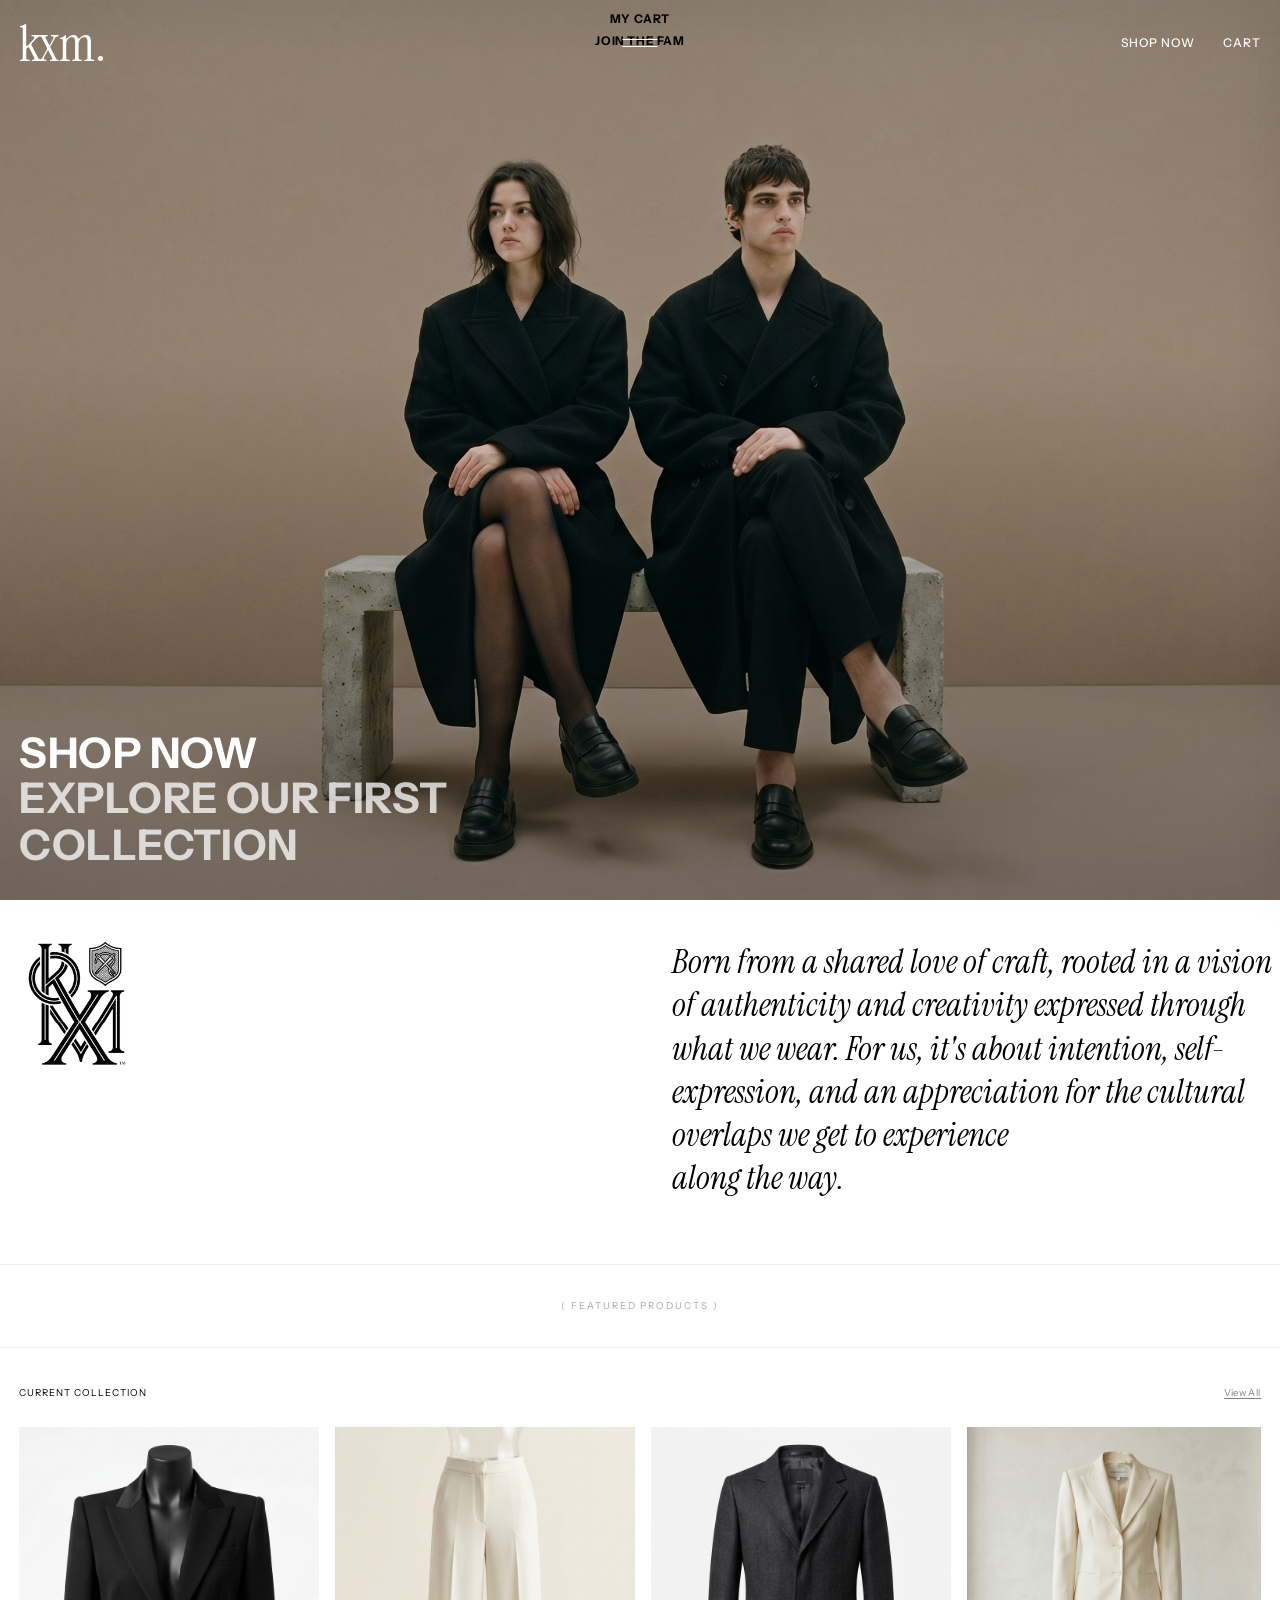
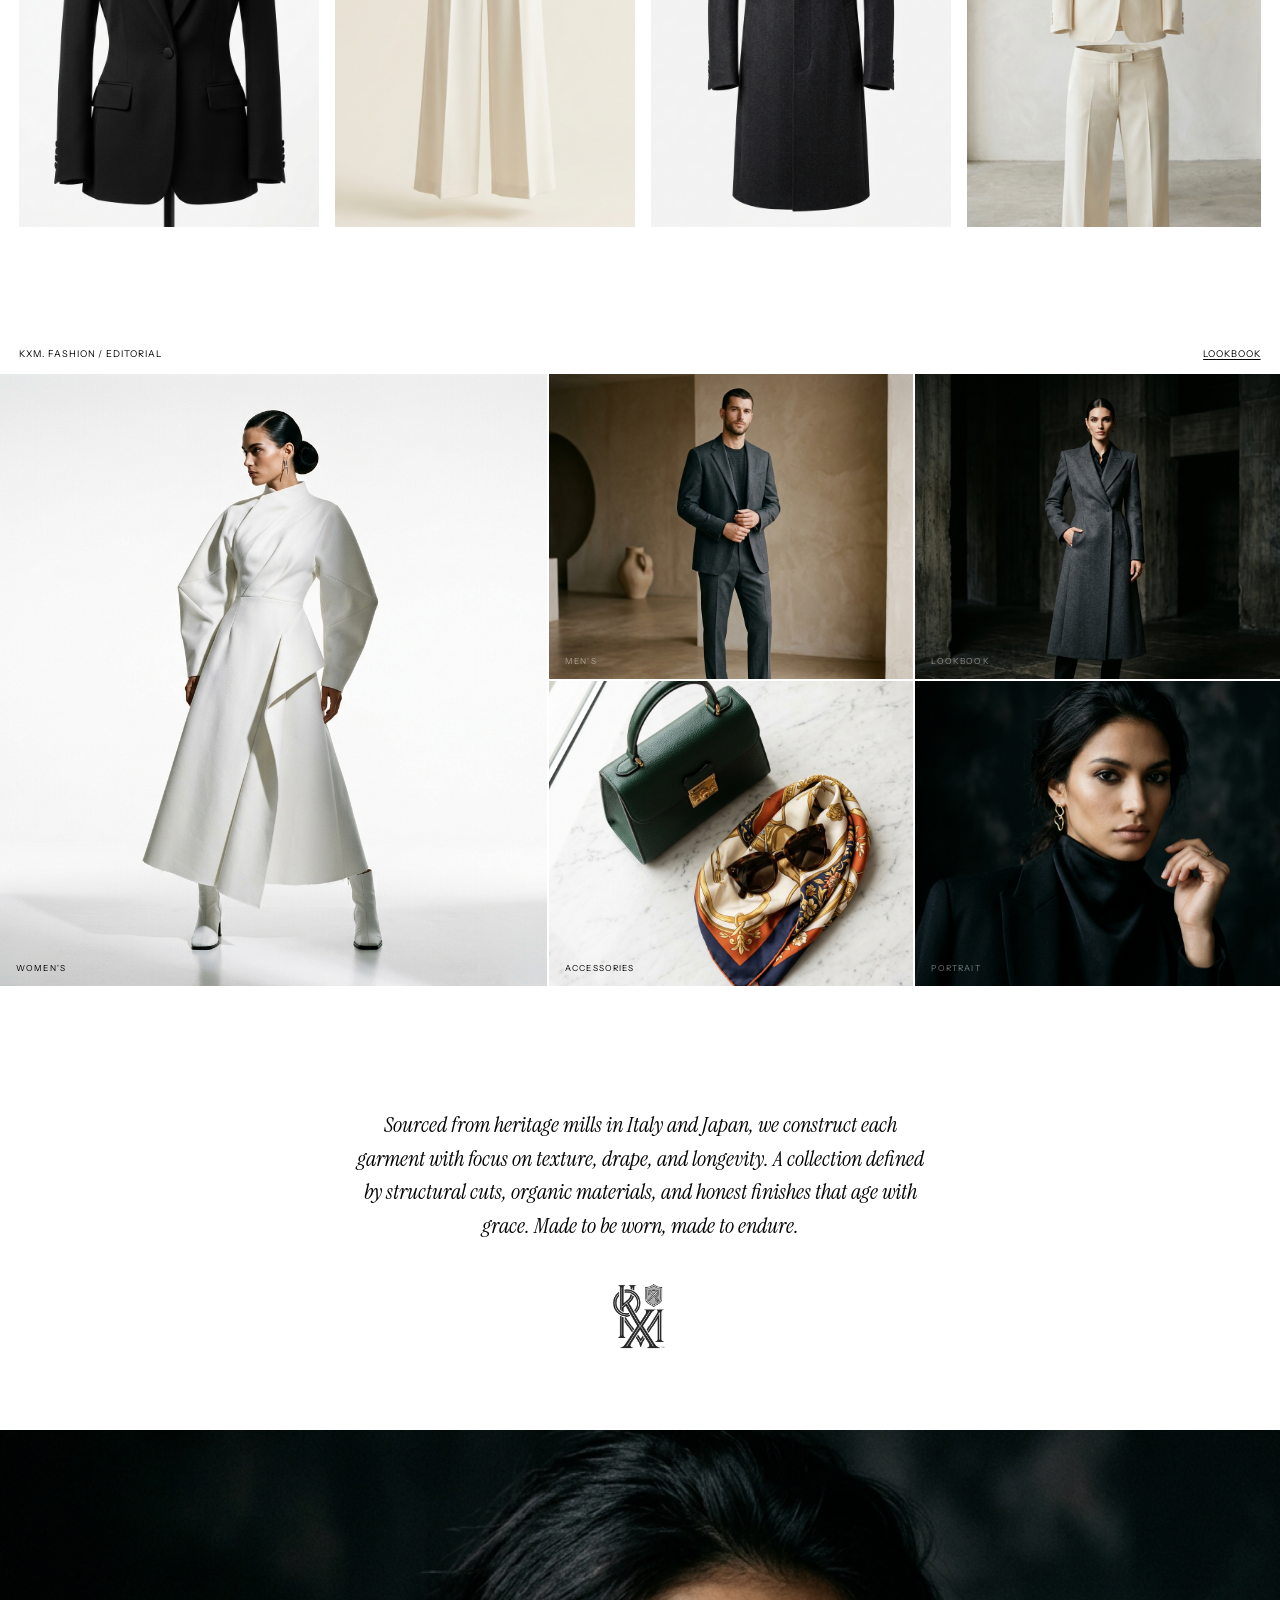
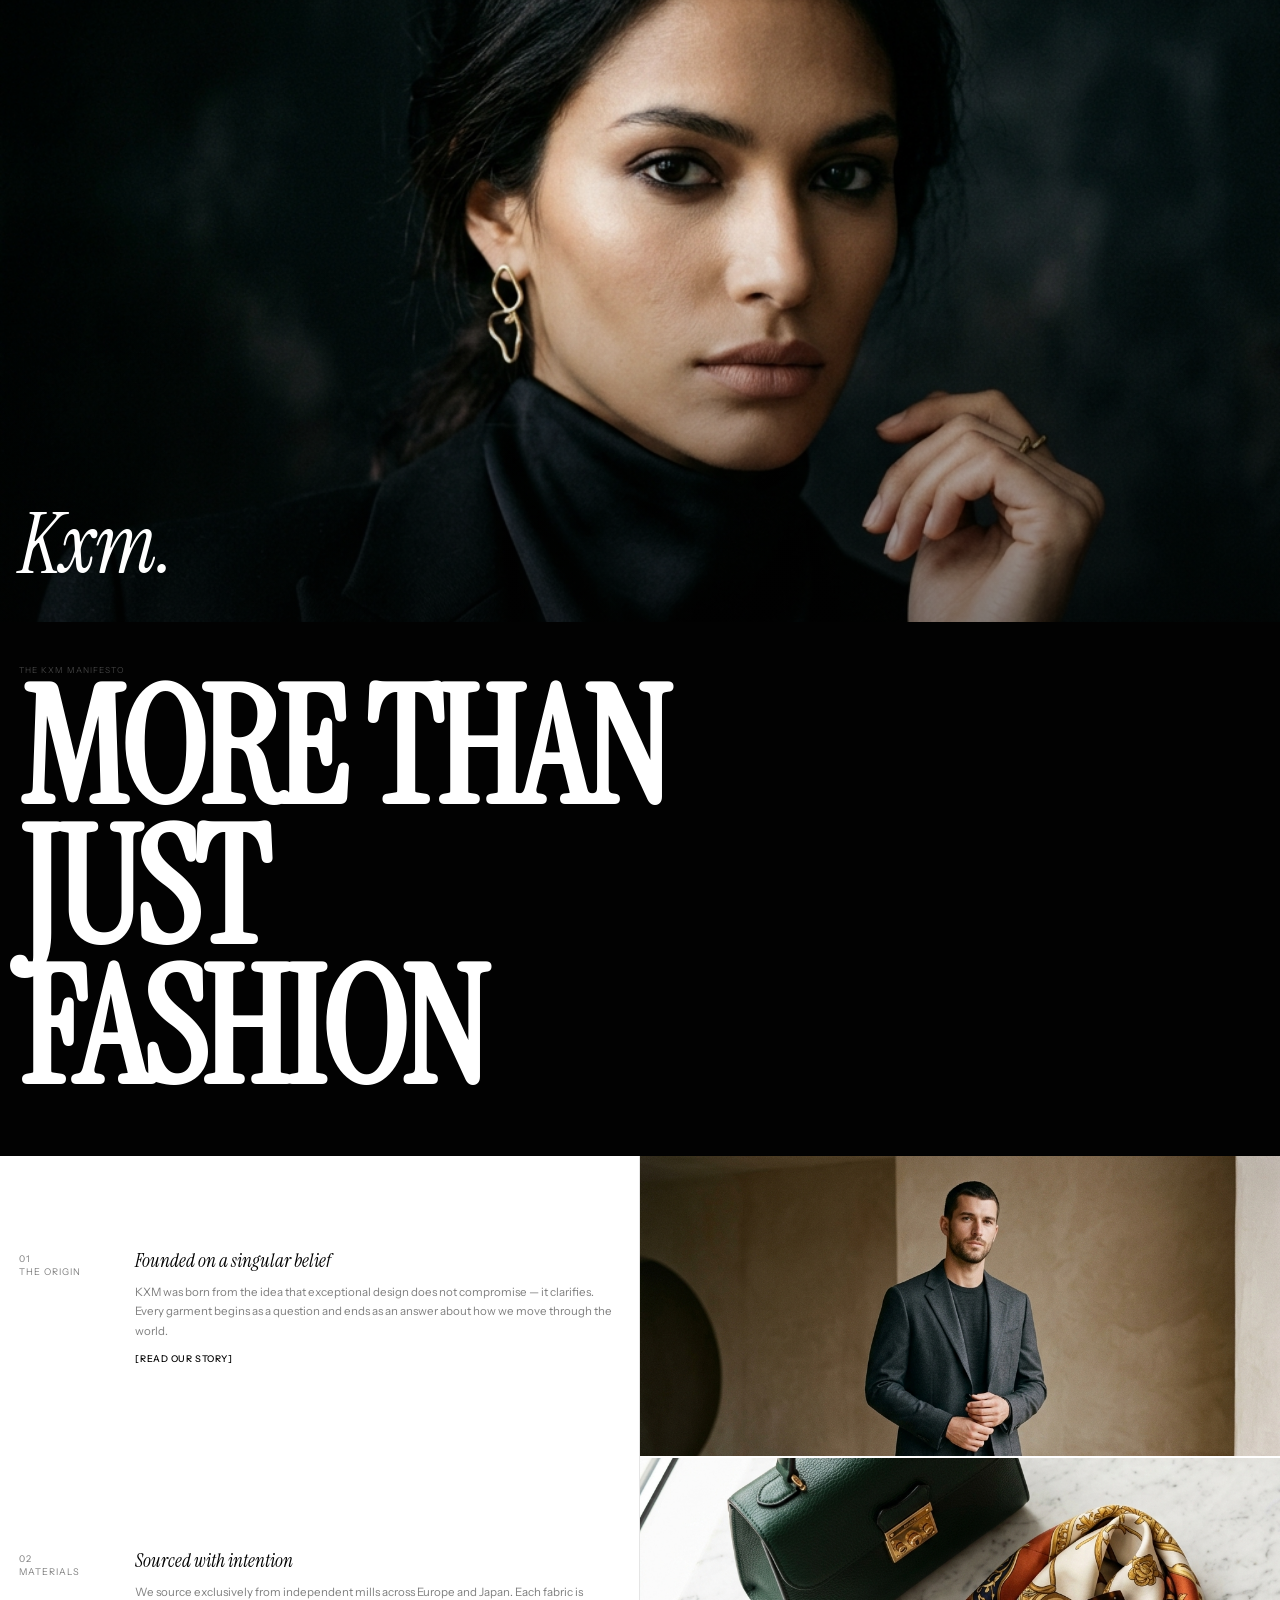
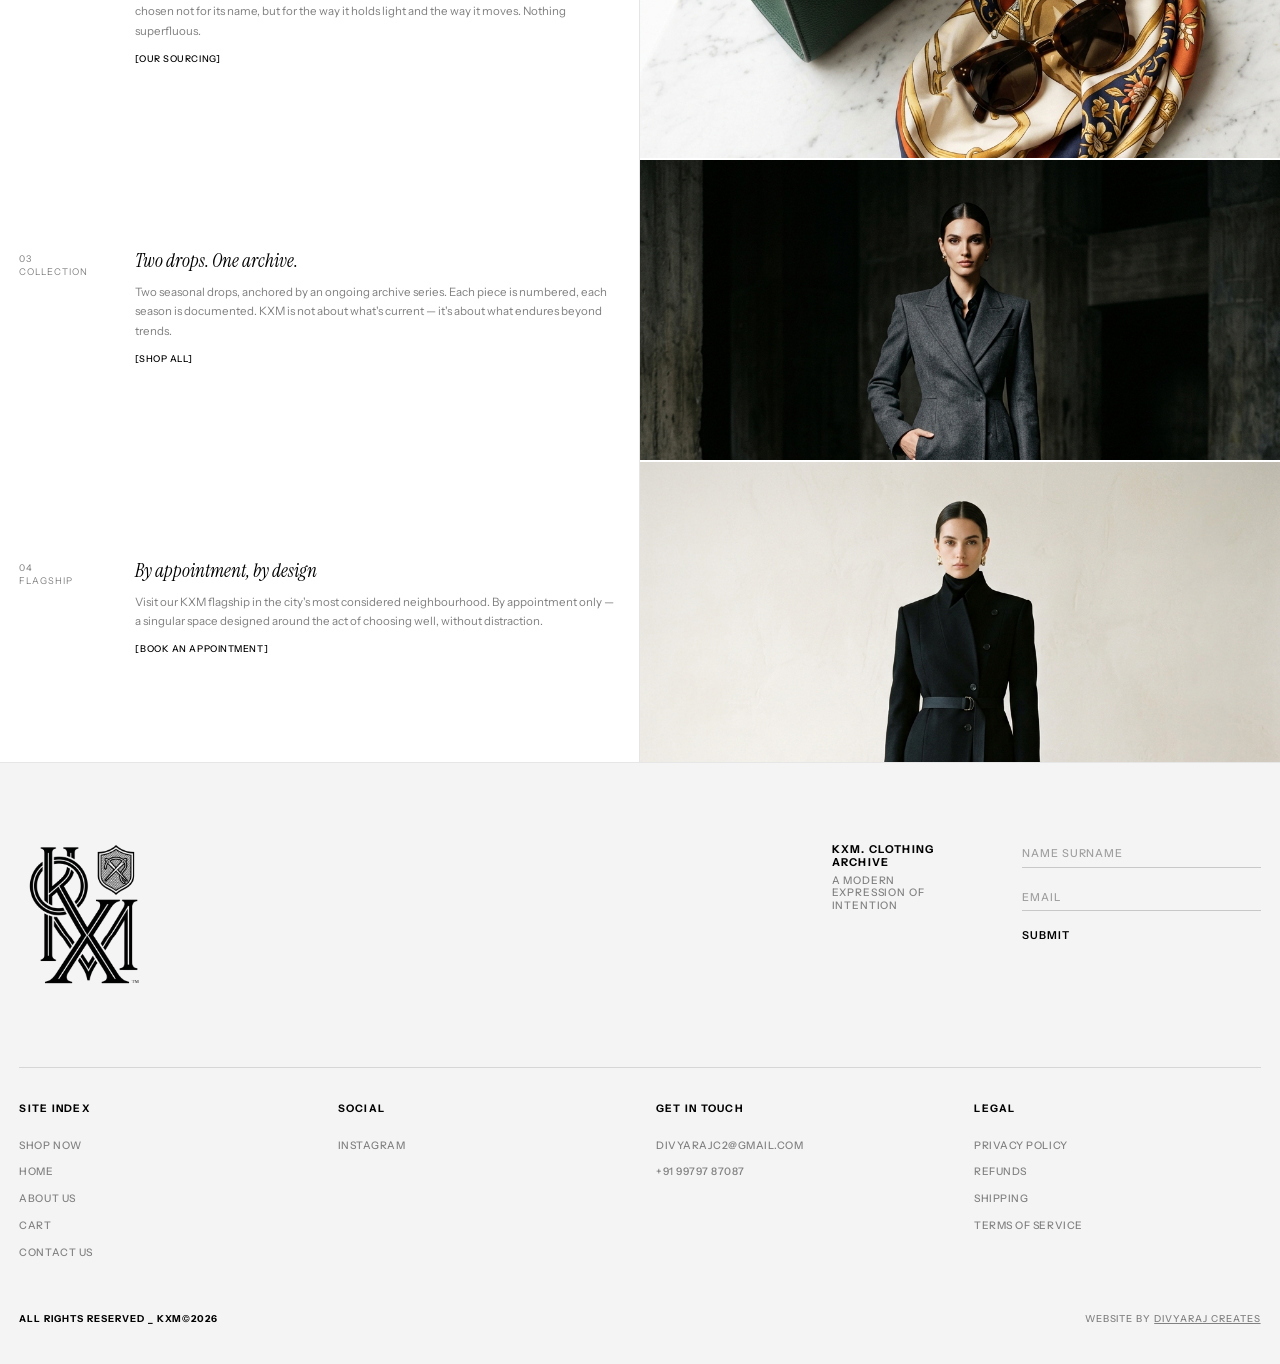
==== index.html @ 3ce4f377 "feat: add privacy, terms, shipping, returns pages and branded 404; rewire legal links" ====
<!DOCTYPE html>
<html lang="en">
<head>
  <meta charset="UTF-8" />
  <meta name="viewport" content="width=device-width, initial-scale=1.0" />
  <title>KXM — More Than Just Fashion</title>
  <link rel="icon" type="image/png" href="assets/images/favicon.png" />
  <link rel="stylesheet" href="assets/css/cart.css" />
  <meta name="description" content="Informed by culture, within the context of today's world. KXM produces refined clothing that makes space for both intention and freedom." />

  <!-- Open Graph / Facebook -->
  <meta property="og:type" content="website" />
  <meta property="og:url" content="https://kxm-by-divyaraj.vercel.app/" />
  <meta property="og:title" content="KXM — More Than Just Fashion" />
  <meta property="og:description" content="Informed by culture, within the context of today's world. KXM produces refined clothing that makes space for both intention and freedom." />
  <meta property="og:image" content="https://kxm-by-divyaraj.vercel.app/assets/images/hero-image.png" />

  <!-- Twitter Card -->
  <meta name="twitter:card" content="summary_large_image" />
  <meta name="twitter:url" content="https://kxm-by-divyaraj.vercel.app/" />
  <meta name="twitter:title" content="KXM — More Than Just Fashion" />
  <meta name="twitter:description" content="Informed by culture, within the context of today's world. KXM produces refined clothing that makes space for both intention and freedom." />
  <meta name="twitter:image" content="https://kxm-by-divyaraj.vercel.app/assets/images/hero-image.png" />

  <!-- Instrument Serif — confirmed used by Odd Ritual via Google WebFont loader -->
  <link rel="preconnect" href="https://fonts.googleapis.com" />
  <link rel="preconnect" href="https://fonts.gstatic.com" crossorigin />
  <link href="https://fonts.googleapis.com/css2?family=Instrument+Sans:ital,wght@0,400..700;1,400..700&family=Instrument+Serif:ital@0;1&display=swap" rel="stylesheet" />

  <style>
    /* ─────────────────────────────────────────
       DESIGN TOKENS — exact from oddritualgolf
    ───────────────────────────────────────── */
    :root {
      --black:          #020202;
      --white:          #ffffff;
      --light-grey:     #f4f4f4;
      --light-faded:    #818181;
      --dark-faded-1:   rgba(2,2,2,0.1);
      --dark-faded-4:   rgba(2,2,2,0.4);
      --dark-faded-8:   rgba(2,2,2,0.8);
      --faded-text:     #cccccc;

      --font-primary:   'Instrument Sans', 'Helvetica Neue', Arial, sans-serif;
      --font-display:   'Instrument Serif', Georgia, serif;
      --font-italic:    'Instrument Serif', Georgia, serif;

      --margin:         clamp(1rem, 0.929rem + 0.357vw, 1.25rem);
      --gutter:         0.65rem;
    }

    /* ─────────────────────────────────────────
       RESET
    ───────────────────────────────────────── */
    *, *::before, *::after { box-sizing: border-box; margin: 0; padding: 0; }
    html { scroll-behavior: smooth; font-size: 16px; }
    body {
      font-family: var(--font-primary);
      font-weight: 400;
      font-size: 1rem;
      line-height: 1;
      color: var(--black);
      background: var(--white);
      -webkit-font-smoothing: antialiased;
      -moz-osx-font-smoothing: grayscale;
      overflow-x: hidden;
    }
    img { display: block; width: 100%; object-fit: cover; }
    a { text-decoration: none; color: inherit; }
    button { background: none; border: none; cursor: pointer; font: inherit; padding: 0; }
    ul { list-style: none; }
    svg { max-width: 100%; }

    /* ═══════════════════════════════════════
       NAV — exact match to Odd Ritual layout
    ═══════════════════════════════════════ */
    #nav {
      position: fixed;
      top: 0; left: 0; right: 0;
      z-index: 200;
      display: flex;
      align-items: center;
      justify-content: space-between;
      padding: 1.1rem var(--margin);
      color: var(--white);
      transition: color 0.3s ease;
    }
    #nav.nav-light { color: var(--black); }

    /* ── Brand name: plain text, lowercase, with period — like "odd ritual." ── */
    .nav-brand {
      font-family: var(--font-display);
      font-size: 3.2rem;
      font-weight: 400;
      letter-spacing: 0em;
      text-transform: lowercase;
      color: currentColor;
      line-height: 1;
    }

    /* ── Center: two-line menu toggle, absolute centered ── */
    .nav-menu-toggle {
      position: absolute;
      left: 50%;
      top: 50%;
      transform: translate(-50%, -50%);
      background: none;
      border: none;
      cursor: pointer;
      display: flex;
      flex-direction: column;
      justify-content: space-between;
      width: 2.2rem;
      height: 8px;
      padding: 0;
      color: currentColor;
      transition: opacity 0.3s, transform 0.3s;
      z-index: 210;
    }
    
    .nav-menu-toggle:hover {
      opacity: 0.7;
    }

    .toggle-line {
      display: block;
      width: 100%;
      height: 1px;
      background: currentColor;
      transition: transform 0.3s cubic-bezier(0.16, 1, 0.3, 1);
    }
    
    body.menu-open .nav-menu-toggle .toggle-line:nth-child(1) {
      transform: translateY(3.5px) rotate(45deg);
    }
    body.menu-open .nav-menu-toggle .toggle-line:nth-child(2) {
      transform: translateY(-3.5px) rotate(-45deg);
    }

    /* Hide standard nav links when menu is open and show close text */
    body.menu-open .nav-right .nav-link-shop,
    body.menu-open .nav-right .nav-link-cart {
      display: none !important;
    }
    
    body.menu-open .nav-right .nav-link-close {
      display: inline-block !important;
    }
    
    body.menu-open #nav {
      color: var(--black) !important;
    }

    .nav-link-close {
      display: none;
      font-family: var(--font-primary);
      font-size: 0.75rem;
      font-weight: 500;
      letter-spacing: 0.08em;
      text-transform: uppercase;
      color: currentColor;
      cursor: pointer;
      background: none;
      border: none;
      padding: 0;
      transition: opacity 0.2s;
    }
    .nav-link-close:hover {
      opacity: 0.7;
    }

    /* ═══════════════════════════════════════
       MENU OVERLAY
       (Slides down from the top covering ~55vh)
    ═══════════════════════════════════════ */
    .menu-overlay {
      position: fixed;
      top: 0;
      left: 0;
      width: 100%;
      height: 55vh;
      min-height: 480px;
      background: var(--white);
      z-index: 190; /* just below #nav (200) */
      transform: translateY(-100%);
      transition: transform 0.5s cubic-bezier(0.16, 1, 0.3, 1);
      box-shadow: 0 15px 40px rgba(0,0,0,0.04);
      display: flex;
      flex-direction: column;
      justify-content: flex-end;
      padding: var(--margin) var(--margin) 2rem var(--margin);
      border-bottom: 1px solid rgba(2,2,2,0.06);
    }
    
    body.menu-open .menu-overlay {
      transform: translateY(0);
    }

    .menu-content {
      display: flex;
      flex-direction: column;
      height: 100%;
      justify-content: space-between;
      padding-top: 5rem; /* space for navbar */
    }

    .menu-main-links {
      display: flex;
      flex-direction: column;
      align-items: center;
      justify-content: center;
      gap: 1.25rem;
      margin-top: auto;
      margin-bottom: auto;
    }

    .menu-link {
      font-family: var(--font-primary);
      font-size: clamp(2rem, 5vw, 3.8rem);
      font-weight: 700;
      text-transform: uppercase;
      color: rgba(2,2,2,0.22);
      transition: color 0.3s ease, text-decoration-color 0.3s ease;
      letter-spacing: -0.01em;
      text-decoration: underline;
      text-underline-offset: 0.22em;
      text-decoration-color: transparent;
    }

    .menu-link:hover,
    .menu-link.active {
      color: rgba(2, 2, 2, 0.85);
      text-decoration-color: rgba(2, 2, 2, 0.35);
    }

    .menu-bottom-row {
      display: grid;
      grid-template-columns: 1fr auto 1fr;
      align-items: flex-end;
      padding-top: 1.5rem;
      border-top: 1px solid rgba(2,2,2,0.05);
    }

    .menu-bottom-center {
      display: flex;
      flex-direction: column;
      align-items: center;
      gap: 0.6rem;
    }

    .menu-bottom-right {
      text-align: right;
    }

    .menu-sub-link {
      font-family: var(--font-primary);
      font-size: 0.75rem;
      font-weight: 700;
      text-transform: uppercase;
      color: var(--black);
      letter-spacing: 0.05em;
      transition: opacity 0.2s;
    }
    .menu-sub-link:hover {
      opacity: 0.6;
    }

    /* Backdrop for the remaining screen height */
    .menu-backdrop {
      position: fixed;
      inset: 0;
      background: rgba(2,2,2,0.25);
      backdrop-filter: blur(1px);
      z-index: 180; /* just below menu-overlay */
      opacity: 0;
      pointer-events: none;
      transition: opacity 0.5s cubic-bezier(0.16, 1, 0.3, 1);
    }

    body.menu-open .menu-backdrop {
      opacity: 1;
      pointer-events: auto;
    }

    /* ═══════════════════════════════════════
       CART DRAWER
       (Slides in from the right)
    ═══════════════════════════════════════ */
    .cart-drawer {
      position: fixed;
      top: 0;
      right: 0;
      width: 100%;
      max-width: 420px;
      height: 100%;
      background: var(--white);
      z-index: 300; /* stays on top of nav (200) and menu (190) */
      transform: translateX(100%);
      transition: transform 0.5s cubic-bezier(0.16, 1, 0.3, 1);
      box-shadow: -10px 0 40px rgba(0,0,0,0.05);
      display: flex;
      flex-direction: column;
      padding: var(--margin);
      border-left: 1px solid rgba(2,2,2,0.06);
    }
    
    body.cart-open .cart-drawer {
      transform: translateX(0);
    }

    .cart-header {
      display: flex;
      justify-content: space-between;
      align-items: center;
      padding-bottom: 1.5rem;
      border-bottom: 1px solid rgba(2,2,2,0.06);
    }
    
    .cart-header-title {
      font-family: var(--font-primary);
      font-size: 0.75rem;
      font-weight: 700;
      text-transform: uppercase;
      letter-spacing: 0.08em;
      color: var(--black);
    }
    
    .cart-close-btn {
      font-family: var(--font-primary);
      font-size: 0.75rem;
      font-weight: 700;
      text-transform: uppercase;
      letter-spacing: 0.08em;
      color: var(--black);
      cursor: pointer;
      background: none;
      border: none;
      padding: 0;
      transition: opacity 0.2s;
    }
    .cart-close-btn:hover {
      opacity: 0.6;
    }

    .cart-content {
      flex: 1;
      display: flex;
      flex-direction: column;
      align-items: center;
      justify-content: center;
      text-align: center;
      padding: 2rem 0;
    }

    .cart-empty-title {
      font-family: var(--font-display);
      font-size: 1.7rem;
      font-weight: 400;
      text-transform: uppercase;
      color: var(--black);
      margin-bottom: 0.8rem;
      letter-spacing: -0.01em;
    }

    .cart-empty-subtitle {
      font-family: var(--font-primary);
      font-size: 0.68rem;
      font-weight: 500;
      text-transform: uppercase;
      color: var(--light-faded);
      letter-spacing: 0.08em;
      line-height: 1.5;
      margin-bottom: 2.5rem;
      max-width: 18rem;
    }

    .cart-shop-now-btn {
      font-family: var(--font-primary);
      font-size: 0.72rem;
      font-weight: 700;
      text-transform: uppercase;
      color: var(--black);
      letter-spacing: 0.08em;
      transition: opacity 0.2s;
      border-bottom: 1px solid var(--black);
      padding-bottom: 2px;
    }
    .cart-shop-now-btn:hover {
      opacity: 0.6;
    }

    /* Backdrop for the cart drawer */
    .cart-backdrop {
      position: fixed;
      inset: 0;
      background: rgba(2,2,2,0.25);
      backdrop-filter: blur(1px);
      z-index: 290; /* just below cart drawer */
      opacity: 0;
      pointer-events: none;
      transition: opacity 0.5s cubic-bezier(0.16, 1, 0.3, 1);
    }

    body.cart-open .cart-backdrop {
      opacity: 1;
      pointer-events: auto;
    }

    /* ── Right: SHOP NOW + CART uppercase links ── */
    .nav-right {
      display: flex;
      align-items: center;
      gap: 1.75rem;
    }
    .nav-right a {
      font-family: var(--font-primary);
      font-size: 0.75rem;
      font-weight: 500;
      letter-spacing: 0.08em;
      text-transform: uppercase;
      color: var(--white);
      opacity: 1;
      transition: opacity 0.2s;
    }
    #nav.nav-light .nav-right a { color: var(--black); }
    .nav-right a:hover { opacity: 0.7; }

    /* ═══════════════════════════════════════
       HERO
    ═══════════════════════════════════════ */
    #hero {
      position: relative;
      width: 100%;
      height: 100vh;
      min-height: 640px;
      overflow: hidden;
      background: var(--black);
    }

    .hero-img {
      position: absolute;
      inset: 0;
      width: 100%;
      height: 100%;
    }
    .hero-img img {
      height: 100%;
      object-position: center top;
    }
    .hero-img::after {
      content: '';
      position: absolute;
      inset: 0;
      background: linear-gradient(
        180deg,
        rgba(2,2,2,0.18) 0%,
        rgba(2,2,2,0.05) 40%,
        rgba(2,2,2,0.35) 100%
      );
    }

    /* ── Hero content layout — bottom-anchored like Odd Ritual ── */
    .hero-content {
      position: absolute;
      inset: 0;
      display: flex;
      flex-direction: column;
      justify-content: flex-end;
      padding: var(--margin);
      padding-bottom: 2rem;
    }

    /* Slide numbers row — 01, 02, 03 across the middle */
    .hero-slides {
      position: absolute;
      left: 0; right: 0;
      top: 50%;
      transform: translateY(-50%);
      display: flex;
      justify-content: space-between;
      padding: 0 var(--margin);
      pointer-events: none;
    }
    .hero-slide-num {
      font-family: var(--font-primary);
      font-size: 0.68rem;
      font-weight: 400;
      color: rgba(255,255,255,0.55);
      font-style: italic;
    }
    .hero-slide-num.active {
      color: rgba(255,255,255,0.9);
    }

    /* Bottom row — CTA left, Scroll right */
    .hero-bottom {
      display: flex;
      align-items: flex-end;
      justify-content: space-between;
    }

    /* Large SHOP NOW text — exact same scale as Odd Ritual */
    .hero-cta {
      display: flex;
      flex-direction: column;
      gap: 0.05rem;
    }
    /* "SHOP NOW" — same size as the lines below */
    .hero-cta-main {
      font-family: var(--font-primary);
      font-size: clamp(1.8rem, 3.3vw, 2.8rem);
      font-weight: 700;
      letter-spacing: 0.01em;
      text-transform: uppercase;
      color: var(--white);
      line-height: 1.0;
    }
    /* "EXPLORE OUR FIRST" + "COLLECTION" — same size as SHOP NOW */
    .hero-cta-sub {
      font-family: var(--font-primary);
      font-size: clamp(1.8rem, 3.3vw, 2.8rem);
      font-weight: 700;
      letter-spacing: 0.01em;
      text-transform: uppercase;
      color: rgba(255,255,255,0.75);
      line-height: 1.1;
    }

    /* Scroll indicator bottom-right */
    .hero-scroll {
      font-family: var(--font-primary);
      font-size: 0.68rem;
      font-weight: 400;
      color: rgba(255,255,255,0.55);
      letter-spacing: 0.06em;
      writing-mode: horizontal-tb;
      padding-bottom: 0.2rem;
    }

    /* ═══════════════════════════════════════
       BRAND INTRO — between hero and products
       (exact clone of Odd Ritual's logo + quote layout)
    ═══════════════════════════════════════ */
    #brand-intro {
      background: var(--white);
      display: grid;
      grid-template-columns: 1fr 1fr;
      min-height: 28rem;
      border-bottom: 1px solid rgba(2,2,2,0.07);
    }

    .brand-intro-left {
      padding: 2.5rem var(--margin) 2.5rem;
      display: flex;
      flex-direction: column;
      justify-content: flex-start;
      align-items: flex-start;
    }

    /* KXM logo mark — large, top-left, black */
    .brand-intro-logo {
      width: auto;
      height: clamp(6rem, 10vw, 9rem);
      max-width: 16rem;
      object-fit: contain;
      display: block;
    }

    .brand-intro-right {
      padding: 2.5rem var(--margin) 2.5rem 2rem;
      padding-right: 0;
      display: flex;
      flex-direction: column;
      justify-content: flex-start;
    }

    /* Large bold intro paragraph — matching Odd Ritual's body intro */
    .brand-intro-text {
      font-family: 'Instrument Serif', Georgia, serif;
      font-style: italic;
      font-size: clamp(1.6rem, 2.6vw, 2.2rem);
      font-weight: 400;
      line-height: 1.3;
      color: var(--black);
      max-width: none;
      width: 100%;
    }

    /* ( FEATURED PRODUCTS ) bottom-center label */
    .brand-intro-footer {
      grid-column: 1 / -1;
      padding: 1.5rem var(--margin);
      display: flex;
      justify-content: center;
      align-items: center;
      border-top: 1px solid rgba(2,2,2,0.07);
    }
    .brand-intro-footer-label {
      font-family: var(--font-primary);
      font-size: 0.6rem;
      font-weight: 400;
      letter-spacing: 0.2em;
      text-transform: uppercase;
      color: rgba(2,2,2,0.35);
    }

    /* ═══════════════════════════════════════
       PRODUCTS STRIP
    ═══════════════════════════════════════ */
    #products {
      background: var(--white);
      padding: 2.5rem var(--margin) 3.5rem;
    }

    .products-top-bar {
      display: flex;
      align-items: baseline;
      justify-content: space-between;
      margin-bottom: 1.75rem;
    }
    .products-section-label {
      font-family: var(--font-primary);
      font-size: 0.6rem;
      font-weight: 400;
      letter-spacing: 0.1em;
      text-transform: uppercase;
      color: var(--black);
    }
    .products-view-all {
      font-family: var(--font-primary);
      font-size: 0.6rem;
      font-weight: 400;
      letter-spacing: 0.04em;
      color: var(--light-faded);
      border-bottom: 1px solid var(--light-faded);
      padding-bottom: 0.05rem;
      transition: color 0.2s, border-color 0.2s;
    }
    .products-view-all:hover { color: var(--black); border-color: var(--black); }

    /* ── Marquee wrapper — clips overflow, full width ── */
    .products-marquee {
      overflow: hidden;
      width: 100%;
      padding-bottom: 2.5rem;
    }

    /* ── The scrolling track — duplicated items for seamless loop ── */
    .products-track {
      display: flex;
      gap: 1rem;
      width: max-content;
      animation: productsMarquee 28s linear infinite;
    }
    .products-track:hover { animation-play-state: paused; }

    @keyframes productsMarquee {
      0%   { transform: translateX(0); }
      100% { transform: translateX(-50%); }
    }

    /* ── Individual product card — larger size ── */
    .product-card {
      cursor: pointer;
      flex: 0 0 300px;
      width: 300px;
      height: 400px;
      position: relative;
      overflow: hidden;
      display: block;
      color: inherit;
      text-decoration: none;
    }
    .product-card-img {
      width: 300px;
      height: 400px;
      overflow: hidden;
      background: var(--light-grey);
      position: relative;
    }
    .product-card-img img {
      position: absolute;
      top: 0;
      left: 0;
      width: 100%;
      height: 100%;
      object-fit: cover;
      transition: transform 0.6s cubic-bezier(0.25, 0.46, 0.45, 0.94), opacity 0.6s cubic-bezier(0.25, 0.46, 0.45, 0.94);
    }
    .product-card-img img.hover-img {
      opacity: 0;
      z-index: 2;
    }
    .product-card-img img.default-img {
      z-index: 1;
    }
    .product-card:hover .product-card-img img.default-img {
      opacity: 0;
      transform: scale(1.04);
    }
    .product-card:hover .product-card-img img.hover-img {
      opacity: 1;
      transform: scale(1.04);
    }

    /* ── Info panel — hidden below, slides up on hover ── */
    .product-card-info {
      position: absolute;
      bottom: 12px; left: 12px; right: 12px;
      background: var(--white);
      padding: 1rem 1.1rem 1.1rem;
      transform: translateY(calc(100% + 24px));
      transition: transform 0.38s cubic-bezier(0.25, 0.46, 0.45, 0.94);
      border: 1px solid rgba(2,2,2,0.06);
      box-shadow: 0 4px 12px rgba(2,2,2,0.04);
      z-index: 3;
      display: flex;
      justify-content: space-between;
      align-items: center;
    }
    .product-card:hover .product-card-info {
      transform: translateY(0);
    }

    .product-card-details {
      display: flex;
      flex-direction: column;
      gap: 0.25rem;
      text-align: left;
    }

    .product-card-name {
      font-family: var(--font-primary);
      font-size: 0.68rem;
      font-weight: 400;
      letter-spacing: 0.02em;
      color: var(--black);
      line-height: 1.3;
    }
    .product-card-price {
      font-family: var(--font-primary);
      font-size: 0.63rem;
      font-weight: 400;
      color: var(--light-faded);
    }
    .product-card-arrow {
      font-family: var(--font-primary);
      font-size: 0.85rem;
      font-weight: 400;
      color: var(--black);
      transition: transform 0.38s cubic-bezier(0.25, 0.46, 0.45, 0.94);
    }
    .product-card:hover .product-card-arrow {
      transform: translateX(4px);
    }

    /* ═══════════════════════════════════════
       EDITORIAL GRID
    ═══════════════════════════════════════ */
    #editorial {
      background: var(--white);
      padding: 0.1rem 0;
    }

    .editorial-section-bar {
      display: flex;
      align-items: baseline;
      justify-content: space-between;
      padding: 1.5rem var(--margin) 1rem;
    }
    .editorial-section-label {
      font-family: var(--font-primary);
      font-size: 0.58rem;
      font-weight: 400;
      letter-spacing: 0.1em;
      text-transform: uppercase;
      color: var(--black);
    }

    .editorial-grid {
      display: grid;
      grid-template-columns: 1.5fr 1fr 1fr;
      grid-template-rows: 1fr 1fr;
      gap: 2px;
      height: 68vh;
    }
    .ed-cell {
      position: relative;
      overflow: hidden;
      display: block;
      cursor: pointer;
      text-decoration: none;
      color: inherit;
    }
    .ed-cell--span { grid-row: span 2; }
    .ed-cell img {
      width: 100%;
      height: 100%;
      transition: transform 0.8s cubic-bezier(0.25, 0.46, 0.45, 0.94);
    }
    .img-pos-top {
      object-position: center top !important;
    }
    .ed-cell:hover img { transform: scale(1.04); }
    .ed-cell-label {
      position: absolute;
      bottom: 0.9rem;
      left: 1rem;
      font-family: var(--font-primary);
      font-size: 0.52rem;
      font-weight: 400;
      letter-spacing: 0.14em;
      text-transform: uppercase;
      color: rgba(255,255,255,0.45);
    }
    .ed-cell-label.label-dark {
      color: var(--black);
    }

    /* ═══════════════════════════════════════
       BRAND STATEMENT
    ═══════════════════════════════════════ */
    #brand-statement {
      background: var(--white);
      padding: 5rem var(--margin);
      display: flex;
      flex-direction: column;
      align-items: center;
      text-align: center;
    }

    .bs-label {
      font-family: var(--font-primary);
      font-size: 0.58rem;
      font-weight: 400;
      letter-spacing: 0.14em;
      text-transform: uppercase;
      color: var(--light-faded);
      margin-bottom: 2rem;
    }
    .bs-quote {
      font-family: var(--font-italic);
      font-size: clamp(0.95rem, 1.8vw, 1.35rem);
      font-weight: 400;
      font-style: italic;
      line-height: 1.55;
      color: var(--black);
      max-width: 580px;
      margin-bottom: 2.5rem;
    }
    .bs-divider {
      display: flex;
      flex-direction: column;
      align-items: center;
      gap: 1.25rem;
    }
    .bs-line {
      width: 1px;
      height: 3rem;
      background: rgba(2,2,2,0.12);
    }
    /* KXM logo mark centered in brand statement */
    .bs-logo {
      height: 4.2rem;
      width: auto;
      max-width: 15rem;
      object-fit: contain;
      opacity: 0.85;
    }
    .bs-social {
      display: inline-flex;
      align-items: center;
      gap: 0.4rem;
      font-family: var(--font-primary);
      font-size: 0.58rem;
      font-weight: 400;
      letter-spacing: 0.08em;
      color: var(--light-faded);
      transition: color 0.2s;
      margin-top: 0.25rem;
    }
    .bs-social:hover { color: var(--black); }
    .bs-social svg { width: 14px; height: 14px; fill: currentColor; flex-shrink: 0; }

    /* ═══════════════════════════════════════
       LIFESTYLE FULL-BLEED
    ═══════════════════════════════════════ */
    #lifestyle {
      position: relative;
      width: 100%;
      height: 88vh;
      min-height: 540px;
      overflow: hidden;
    }
    #lifestyle img {
      width: 100%;
      height: 100%;
      object-position: center 20%;
    }
    .lifestyle-overlay {
      position: absolute;
      inset: 0;
      background: linear-gradient(
        to bottom,
        transparent 50%,
        rgba(2,2,2,0.45) 100%
      );
    }
    .lifestyle-text {
      position: absolute;
      bottom: 2.5rem;
      left: var(--margin);
    }
    .lifestyle-script {
      font-family: var(--font-display);
      font-size: clamp(2.8rem, 6.5vw, 5.5rem);
      font-weight: 200;
      font-style: italic;
      color: var(--white);
      line-height: 0.92;
      letter-spacing: -0.01em;
    }

    /* ═══════════════════════════════════════
       MORE THAN JUST FASHION
    ═══════════════════════════════════════ */
    #statement {
      background: var(--black);
      padding: 2.75rem var(--margin) 3.5rem;
      overflow: hidden;
    }

    .stmt-eyebrow {
      display: flex;
      align-items: center;
      gap: 0.6rem;
      margin-bottom: 0.35rem;
    }
    .stmt-star {
      font-size: 0.85rem;
      line-height: 1;
      color: rgba(255,255,255,0.45);
      letter-spacing: 0.2em;
    }
    .stmt-sub {
      font-family: var(--font-primary);
      font-size: 0.52rem;
      font-weight: 400;
      letter-spacing: 0.12em;
      text-transform: uppercase;
      color: rgba(255,255,255,0.25);
    }

    .stmt-headline {
      font-family: var(--font-display);
      font-weight: 800;
      font-style: normal;
      font-size: clamp(4.5rem, 12.5vw, 14rem);
      line-height: 0.875;
      letter-spacing: -0.025em;
      color: var(--white);
      text-transform: uppercase;
    }

    /* ═══════════════════════════════════════
       CONTENT / BRAND STORY
    ═══════════════════════════════════════ */
    #content {
      background: var(--white);
      display: grid;
      grid-template-columns: 1fr 1fr;
    }

    .content-left {
      padding: 0 var(--margin);
      border-right: 1px solid var(--dark-faded-1);
    }

    .content-block {
      display: grid;
      grid-template-columns: 6rem 1fr;
      gap: 1.25rem;
      padding: 0;
      height: 300px;
      align-content: center;
    }

    .content-block-label {
      font-family: var(--font-primary);
      font-size: 0.58rem;
      font-weight: 400;
      letter-spacing: 0.1em;
      text-transform: uppercase;
      color: var(--light-faded);
      padding-top: 0.2rem;
      line-height: 1.4;
    }

    .content-block-body { display: flex; flex-direction: column; gap: 0.6rem; }

    .content-block-title {
      font-family: var(--font-display);
      font-size: clamp(0.95rem, 1.5vw, 1.2rem);
      font-weight: 400;
      font-style: italic;
      line-height: 1.25;
      color: var(--black);
    }
    .content-block-text {
      font-family: var(--font-primary);
      font-size: 0.72rem;
      font-weight: 400;
      line-height: 1.7;
      color: rgba(2,2,2,0.5);
    }
    .content-block-link {
      display: inline-flex;
      align-items: center;
      align-self: flex-start;
      font-family: var(--font-primary);
      font-size: 0.58rem;
      font-weight: 500;
      letter-spacing: 0.06em;
      text-transform: uppercase;
      color: var(--black);
      margin-top: 0.15rem;
      transition: opacity 0.2s;
      cursor: pointer;
    }
    .content-block-link:hover {
      opacity: 0.6;
    }

    .content-right {
      display: grid;
      grid-template-rows: 300px 300px 300px 300px;
      gap: 2px;
    }
    .content-img {
      overflow: hidden;
    }
    .content-img img {
      height: 100%;
      transition: transform 0.8s cubic-bezier(0.25, 0.46, 0.45, 0.94);
    }
    .content-img:hover img { transform: scale(1.03); }

    /* ═══════════════════════════════════════
       FOOTER
    ═══════════════════════════════════════ */
    #footer {
      background: var(--light-grey);
      color: var(--black);
      padding: 5rem var(--margin) 2.5rem;
      border-top: 1px solid rgba(2,2,2,0.06);
    }

    .footer-main-row {
      display: flex;
      justify-content: space-between;
      align-items: flex-start;
      margin-bottom: 5rem;
    }

    .footer-logo-img {
      height: 9rem;
      width: auto;
      max-width: 20rem;
      object-fit: contain;
      display: block;
    }

    .footer-right-col {
      display: flex;
      flex-direction: row;
      gap: 4rem;
      align-items: flex-start;
    }

    .footer-slogan-col {
      display: flex;
      flex-direction: column;
      gap: 0.35rem;
      max-width: 14rem;
    }
    .footer-slogan-title {
      font-family: var(--font-primary);
      font-size: 0.68rem;
      font-weight: 700;
      letter-spacing: 0.12em;
      text-transform: uppercase;
      color: var(--black);
      line-height: 1.2;
    }
    .footer-slogan-sub {
      font-family: var(--font-primary);
      font-size: 0.65rem;
      font-weight: 500;
      letter-spacing: 0.08em;
      text-transform: uppercase;
      color: var(--light-faded);
      line-height: 1.2;
    }

    .footer-form {
      display: flex;
      flex-direction: column;
      width: 100%;
      max-width: 16rem;
      position: relative;
    }
    .form-fields {
      display: flex;
      flex-direction: column;
      gap: 1.2rem;
      transition: opacity 0.5s cubic-bezier(0.16, 1, 0.3, 1);
    }
    .form-group {
      border-bottom: 1px solid rgba(2,2,2,0.18);
      padding-bottom: 0.4rem;
      transition: border-color 0.5s cubic-bezier(0.16, 1, 0.3, 1);
    }
    .form-group.has-error {
      border-bottom-color: #ff3b30; /* visual error state - red line */
    }
    .footer-form input {
      width: 100%;
      border: none;
      background: transparent;
      font-family: var(--font-primary);
      font-size: 0.68rem;
      font-weight: 500;
      letter-spacing: 0.08em;
      color: var(--black);
      text-transform: uppercase;
      outline: none;
      transition: color 0.5s cubic-bezier(0.16, 1, 0.3, 1);
    }
    .form-group.has-error input {
      color: #ff3b30; /* visual error state - red text */
    }
    .footer-form input::placeholder {
      color: rgba(2,2,2,0.35);
      transition: color 0.5s cubic-bezier(0.16, 1, 0.3, 1);
    }
    .form-group.has-error input::placeholder {
      color: rgba(255, 59, 48, 0.5);
    }
    .form-submit {
      font-family: var(--font-primary);
      font-size: 0.68rem;
      font-weight: 600;
      letter-spacing: 0.08em;
      color: var(--black);
      text-transform: uppercase;
      text-align: left;
      cursor: pointer;
      border: none;
      background: transparent;
      padding: 0;
      align-self: flex-start;
      transition: opacity 0.2s;
    }
    .form-submit:hover {
      opacity: 0.6;
    }
    .form-success-msg {
      display: none;
      font-family: var(--font-primary);
      font-size: 0.75rem;
      font-weight: 700;
      letter-spacing: 0.08em;
      color: rgba(2,2,2,0.85);
      text-transform: uppercase;
      opacity: 0;
      transition: opacity 0.6s cubic-bezier(0.16, 1, 0.3, 1);
      line-height: 1.4;
    }
    .form-success-msg.show {
      opacity: 1;
    }

    .footer-nav-grid {
      display: grid;
      grid-template-columns: repeat(4, 1fr);
      gap: 2rem;
      border-top: 1px solid rgba(2,2,2,0.12);
      padding-top: 2.25rem;
      margin-bottom: 3.5rem;
    }

    .footer-col-label {
      font-family: var(--font-primary);
      font-size: 0.65rem;
      font-weight: 700;
      letter-spacing: 0.12em;
      text-transform: uppercase;
      color: var(--black);
      margin-bottom: 1.25rem;
    }
    .footer-links {
      display: flex;
      flex-direction: column;
      gap: 0.65rem;
    }
    .footer-links a {
      font-family: var(--font-primary);
      font-size: 0.65rem;
      font-weight: 500;
      letter-spacing: 0.05em;
      text-transform: uppercase;
      color: var(--light-faded);
      transition: color 0.2s;
    }
    .footer-links a:hover {
      color: var(--black);
    }

    .footer-bottom {
      display: flex;
      justify-content: space-between;
      align-items: center;
      font-family: var(--font-primary);
      font-size: 0.6rem;
      font-weight: 700;
      letter-spacing: 0.1em;
      text-transform: uppercase;
      color: var(--black);
    }
    .footer-copy {
      color: var(--black);
    }
    .footer-designer {
      color: var(--light-faded);
      font-weight: 500;
    }

    /* ═══════════════════════════════════════
       REVEAL ANIMATIONS
    ═══════════════════════════════════════ */
    .js-reveal {
      opacity: 0;
      transform: translateY(18px);
      transition: opacity 0.75s ease, transform 0.75s ease;
    }
    .js-reveal.is-visible {
      opacity: 1;
      transform: none;
    }
    .js-reveal-delay-1 { transition-delay: 0.1s; }
    .js-reveal-delay-2 { transition-delay: 0.2s; }
    .js-reveal-delay-3 { transition-delay: 0.3s; }
    .js-reveal-delay-4 { transition-delay: 0.4s; }

    /* ═══════════════════════════════════════
       RESPONSIVE
    ═══════════════════════════════════════ */
    @media (max-width: 900px) {
      .nav-brand { font-size: 2.2rem; }
      .hero-cta-main { font-size: clamp(1.3rem, 5vw, 1.8rem); }
      .hero-cta-sub  { font-size: clamp(0.65rem, 2.5vw, 0.85rem); }
      .products-grid { grid-template-columns: repeat(2, 1fr); gap: 0.5rem; }
      .editorial-grid { grid-template-columns: 1fr 1fr; height: auto; grid-template-rows: auto; }
      .ed-cell--span { grid-row: span 1; }
      .stmt-headline { font-size: clamp(3.5rem, 14vw, 8rem); }
      #content { grid-template-columns: 1fr; }
      .content-block { grid-template-columns: 1fr; gap: 0.5rem; height: auto; padding: 2rem 0; }
      .content-right { grid-template-rows: auto; }
      .footer-main-row { flex-direction: column; gap: 2.5rem; margin-bottom: 3.5rem; }
      .footer-logo-img { height: 5rem; }
      .footer-right-col { flex-direction: column; gap: 2rem; }
      .footer-nav-grid { grid-template-columns: 1fr 1fr; gap: 2rem; margin-bottom: 2.5rem; padding-top: 1.5rem; }
    }
  </style>
</head>
<body>

  <!-- ══════════════════════════════
       NAV
  ══════════════════════════════ -->
  <nav id="nav" role="navigation" aria-label="Main navigation">
    <!-- Brand name as plain text — exactly like "odd ritual." -->
    <a href="index.html" class="nav-brand" id="navBrand" aria-label="KXM Home">kxm.</a>

    <!-- Center two-line menu toggle -->
    <button class="nav-menu-toggle" id="menuToggle" aria-label="Toggle menu" aria-expanded="false">
      <span class="toggle-line"></span>
      <span class="toggle-line"></span>
    </button>

    <!-- Right: SHOP NOW + CART -->
    <div class="nav-right">
      <a href="shop.html" class="nav-link-shop">Shop Now</a>
      <a href="#" class="nav-link-cart js-cart-open">Cart</a>
    </div>
  </nav>

  <!-- Menu Overlay (Slides down) -->
  <div id="menuOverlay" class="menu-overlay">
    <div class="menu-content">
      <div class="menu-main-links">
        <a href="shop.html" class="menu-link">Our Shop</a>
        <a href="index.html" class="menu-link">Home</a>
        <a href="about.html" class="menu-link">About Us</a>
        <a href="lookbook.html" class="menu-link">Lookbook</a>
        <a href="contact.html" class="menu-link">Contact</a>
      </div>
      <div class="menu-bottom-row">
        <div class="menu-bottom-left"></div>
        <div class="menu-bottom-center">
          <a href="#" class="menu-sub-link js-cart-open">My Cart</a>
          <a href="#newsletterForm" class="menu-sub-link" id="joinFamLink">Join The Fam</a>
        </div>
        <div class="menu-bottom-right"></div>
      </div>
    </div>
  </div>
  <div id="menuBackdrop" class="menu-backdrop"></div>

  <!-- Cart Drawer -->
  <div id="cartDrawer" class="cart-drawer">
    <div class="cart-header">
      <span class="cart-header-title">My Cart</span>
      <button class="cart-close-btn" id="cartCloseBtn">Close</button>
    </div>
    
    <!-- Cart Items Scroll Area -->
    <div class="cart-items-container" id="cartItemsContainer">
      <!-- Populated dynamically -->
    </div>
    
    <!-- Cart Footer Panel -->
    <div class="cart-footer" id="cartFooter">
      <div class="cart-footer-row">
        <span class="cart-footer-label">Subtotal</span>
        <span class="cart-footer-value" id="cartSubtotalValue">₹0</span>
      </div>
      <div class="cart-footer-row">
        <span class="cart-footer-label">Shipping</span>
        <span class="cart-footer-value shipping-calculated">Calculated at checkout</span>
      </div>
      <div class="cart-footer-divider"></div>
      <button class="cart-checkout-btn" id="cartCheckoutBtn">Checkout</button>
    </div>

    <!-- Empty State -->
    <div class="cart-empty-state" id="cartEmptyState">
      <h3 class="cart-empty-title">Your Cart is Empty</h3>
      <p class="cart-empty-subtitle">Come on, treat yourself. You deserve it.</p>
      <a href="shop.html" class="cart-shop-now-btn" id="cartShopNowBtn">[ Shop Now ]</a>
    </div>
  </div>
  <div id="cartBackdrop" class="cart-backdrop"></div>

  <!-- Checkout Demo Modal Overlay -->
  <div id="checkoutModal" class="checkout-modal-overlay">
    <div class="checkout-modal">
      <button class="checkout-modal-close-btn" id="checkoutModalCloseBtn" aria-label="Close modal">&times;</button>
      <h3 class="checkout-modal-heading">Thank You for Exploring</h3>
      <p class="checkout-modal-text">This is a demonstration website created for portfolio purposes. Kxm. is an imaginary brand, and purchases cannot be completed.</p>
      <p class="checkout-modal-text">If you're interested in a website like this for your brand, let's talk.</p>
      <a href="mailto:divyarajc2@gmail.com" class="checkout-modal-cta-btn">Get in Touch</a>
    </div>
  </div>

  <!-- ══════════════════════════════
       HERO
  ══════════════════════════════ -->
  <section id="hero" aria-label="KXM Current Collection">
    <div class="hero-img">
      <img
        src="assets/images/hero-image.png"
        alt="KXM — Purchase Current Collection"
        loading="eager"
      />
    </div>

    <div class="hero-content">
      <div class="hero-bottom">
        <!-- Bottom-left: large SHOP NOW — exact as Odd Ritual -->
        <a href="shop.html" class="hero-cta">
          <span class="hero-cta-main">Shop Now</span>
          <span class="hero-cta-sub">Explore Our First<br>Collection</span>
        </a>
      </div>
    </div>
  </section>

  <!-- ══════════════════════════════
       BRAND INTRO
       (logo mark + large quote + featured products label)
  ══════════════════════════════ -->
  <section id="brand-intro" aria-label="About KXM">

    <!-- Left: KXM logo mark, large, top-left -->
    <div class="brand-intro-left">
      <img
        class="brand-intro-logo"
        src="assets/images/kxm-logo-black.png"
        alt="KXM"
      />
    </div>

    <!-- Right: large bold brand statement -->
    <div class="brand-intro-right">
      <p class="brand-intro-text">
        Born from a shared love of craft, rooted in a
        vision of authenticity and creativity expressed
        through what we wear. For us, it's about intention,
        self-expression, and an appreciation for the cultural
        overlaps we get to experience<br>along the way.
      </p>
    </div>

    <!-- Bottom center: ( FEATURED PRODUCTS ) label -->
    <div class="brand-intro-footer">
      <span class="brand-intro-footer-label">( Featured Products )</span>
    </div>

  </section>

  <!-- ══════════════════════════════
       PRODUCTS
  ══════════════════════════════ -->
  <section id="products" aria-label="Shop the Collection">
    <div class="products-top-bar">
      <span class="products-section-label js-reveal">Current Collection</span>
      <a href="shop.html" class="products-view-all js-reveal js-reveal-delay-1">View All</a>
    </div>
    <!-- Marquee wrapper: clips + scrolls -->
    <div class="products-marquee">
      <div class="products-track" id="productsTrack"></div>
    </div>
  </section>

  <!-- ══════════════════════════════
       EDITORIAL GRID
  ══════════════════════════════ -->
  <section id="editorial" aria-label="KXM Lookbook">
    <div class="editorial-section-bar">
      <span class="editorial-section-label">KXM. FASHION / EDITORIAL</span>
      <a href="lookbook.html" class="editorial-section-label" style="text-decoration: underline; text-underline-offset: 0.25em;">Lookbook</a>
    </div>
    <div class="editorial-grid">
      <a href="shop.html" class="ed-cell ed-cell--span">
        <img src="assets/images/lookbook-1aa.png" alt="KXM Lookbook — White Collection" loading="lazy" />
        <span class="ed-cell-label label-dark">Women's</span>
      </a>
      <a href="shop.html" class="ed-cell">
        <img class="img-pos-top" src="assets/images/collection-men.png" alt="KXM Men's Collection" loading="lazy" />
        <span class="ed-cell-label">Men's</span>
      </a>
      <a href="lookbook.html" class="ed-cell">
        <img class="img-pos-top" src="assets/images/lookbook-2.png" alt="KXM Lookbook — Dark" loading="lazy" />
        <span class="ed-cell-label">Lookbook</span>
      </a>
      <a href="shop.html?category=accessories" class="ed-cell">
        <img src="assets/images/collection-accessories.png" alt="KXM Accessories" loading="lazy" />
        <span class="ed-cell-label label-dark">Accessories</span>
      </a>
      <div class="ed-cell">
        <img src="assets/images/about-editorial.png" alt="KXM Portrait" loading="lazy" />
        <span class="ed-cell-label">Portrait</span>
      </div>
    </div>
  </section>

  <!-- ══════════════════════════════
       BRAND STATEMENT
  ══════════════════════════════ -->
  <section id="brand-statement" aria-label="KXM Brand Statement">
    <p class="bs-label js-reveal">The KXM Ethos</p>
    <div class="bs-quote js-reveal js-reveal-delay-1">
      Sourced from heritage mills in Italy and Japan,
      we construct each garment with focus on texture, drape, and longevity.
      A collection defined by structural cuts, organic materials,
      and honest finishes that age with grace.
      Made to be worn, made to endure.
    </div>
    <div class="bs-divider js-reveal js-reveal-delay-2">
      <!-- KXM logo mark centered — exact placement as Odd Ritual's badge -->
      <img
        class="bs-logo"
        src="assets/images/kxm-logo-black.png"
        alt="KXM"
        aria-hidden="true"
      />
    </div>
  </section>

  <!-- ══════════════════════════════
       LIFESTYLE FULL-BLEED
  ══════════════════════════════ -->
  <section id="lifestyle" aria-label="KXM Lifestyle">
    <img src="assets/images/about-editorial.png" alt="KXM — Quiet Luxury, Loud Intention" loading="lazy" />
    <div class="lifestyle-overlay"></div>
    <div class="lifestyle-text">
      <p class="lifestyle-script">Kxm.</p>
    </div>
  </section>

  <!-- ══════════════════════════════
       MORE THAN JUST FASHION
  ══════════════════════════════ -->
  <section id="statement" aria-label="KXM Manifesto">
    <div class="stmt-eyebrow">
      <span class="stmt-sub">The KXM Manifesto</span>
    </div>
    <h1 class="stmt-headline">
      More Than<br>Just<br>Fashion
    </h1>
  </section>

  <!-- ══════════════════════════════
       CONTENT / BRAND STORY
  ══════════════════════════════ -->
  <section id="content" aria-label="About KXM">
    <div class="content-left">
      <div class="content-block js-reveal">
        <span class="content-block-label">01<br>The Origin</span>
        <div class="content-block-body">
          <h2 class="content-block-title">Founded on a singular belief</h2>
          <p class="content-block-text">
            KXM was born from the idea that exceptional design does not
            compromise — it clarifies. Every garment begins as a question
            and ends as an answer about how we move through the world.
          </p>
          <a href="about.html" class="content-block-link">[Read our story]</a>
        </div>
      </div>

      <div class="content-block js-reveal">
        <span class="content-block-label">02<br>Materials</span>
        <div class="content-block-body">
          <h2 class="content-block-title">Sourced with intention</h2>
          <p class="content-block-text">
            We source exclusively from independent mills across Europe and
            Japan. Each fabric is chosen not for its name, but for the way
            it holds light and the way it moves. Nothing superfluous.
          </p>
          <a href="about.html#materials" class="content-block-link">[Our sourcing]</a>
        </div>
      </div>

      <div class="content-block js-reveal">
        <span class="content-block-label">03<br>Collection</span>
        <div class="content-block-body">
          <h2 class="content-block-title">Two drops. One archive.</h2>
          <p class="content-block-text">
            Two seasonal drops, anchored by an ongoing archive series.
            Each piece is numbered, each season is documented. KXM is not
            about what's current — it's about what endures beyond trends.
          </p>
          <a href="shop.html" class="content-block-link">[Shop all]</a>
        </div>
      </div>

      <div class="content-block js-reveal">
        <span class="content-block-label">04<br>Flagship</span>
        <div class="content-block-body">
          <h2 class="content-block-title">By appointment, by design</h2>
          <p class="content-block-text">
            Visit our KXM flagship in the city's most considered
            neighbourhood. By appointment only — a singular space designed
            around the act of choosing well, without distraction.
          </p>
          <a href="#newsletterForm" class="content-block-link">[Book an appointment]</a>
        </div>
      </div>
    </div>

    <div class="content-right">
      <div class="content-img">
        <img class="img-pos-top" src="assets/images/collection-men.png" alt="KXM Men's Collection editorial" loading="lazy" />
      </div>
      <div class="content-img">
        <img src="assets/images/collection-accessories.png" alt="KXM Accessories detail" loading="lazy" />
      </div>
      <div class="content-img">
        <img class="img-pos-top" src="assets/images/lookbook-2.png" alt="KXM Lookbook" loading="lazy" />
      </div>
      <div class="content-img">
        <img class="img-pos-top" src="assets/images/hero.png" alt="KXM lifestyle editorial" loading="lazy" />
      </div>
    </div>
  </section>

  <!-- ══════════════════════════════
       FOOTER
  ══════════════════════════════ -->
  <footer id="footer">
    <!-- Top row: Logo on left, Slogan + Form on right -->
    <div class="footer-main-row">
      <div class="footer-logo-col">
        <img
          class="footer-logo-img"
          src="assets/images/kxm-logo-black.png"
          alt="KXM"
        />
      </div>
      
      <div class="footer-right-col">
        <div class="footer-slogan-col">
          <h3 class="footer-slogan-title">KXM. CLOTHING ARCHIVE</h3>
          <p class="footer-slogan-sub">A MODERN EXPRESSION OF INTENTION</p>
        </div>

        <form class="footer-form" id="newsletterForm">
          <div class="form-fields">
            <div class="form-group">
              <input type="text" id="newsletterName" placeholder="NAME SURNAME" aria-label="Name Surname" required />
            </div>
            <div class="form-group">
              <input type="email" id="newsletterEmail" placeholder="EMAIL" aria-label="Email" required />
            </div>
            <input type="text" name="company_website" style="position: absolute; left: -9999px; width: 1px; height: 1px; opacity: 0;" tabindex="-1" autocomplete="off" aria-hidden="true" />
            <button type="submit" class="form-submit">SUBMIT</button>
          </div>
          <div class="form-success-msg" id="newsletterSuccess">
            Thank you. You're on the list.
          </div>
        </form>
      </div>
    </div>

    <!-- Navigation grid -->
    <div class="footer-nav-grid">
      <div>
        <p class="footer-col-label">Site Index</p>
        <ul class="footer-links">
          <li><a href="shop.html">Shop Now</a></li>
          <li><a href="index.html">Home</a></li>
          <li><a href="about.html">About Us</a></li>
          <li><a href="#" class="js-cart-open">Cart</a></li>
          <li><a href="contact.html">Contact Us</a></li>
        </ul>
      </div>
      <div>
        <p class="footer-col-label">Social</p>
        <ul class="footer-links">
          <li><a href="https://www.instagram.com/divyaraj.creates" target="_blank" rel="noopener noreferrer">Instagram</a></li>
        </ul>
      </div>
      <div>
        <p class="footer-col-label">Get In Touch</p>
        <ul class="footer-links">
          <li><a href="mailto:divyarajc2@gmail.com">divyarajc2@gmail.com</a></li>
          <li><a href="tel:+919979787087">+91 99797 87087</a></li>
        </ul>
      </div>
      <div>
        <p class="footer-col-label">Legal</p>
        <ul class="footer-links">
          <li><a href="privacy-policy.html">Privacy Policy</a></li>
          <li><a href="returns.html">Refunds</a></li>
          <li><a href="shipping.html">Shipping</a></li>
          <li><a href="terms-of-service.html">Terms of Service</a></li>
        </ul>
      </div>
    </div>

    <!-- Bottom copyright row -->
    <div class="footer-bottom">
      <p class="footer-copy">All Rights Reserved _ KXM©2026</p>
      <p class="footer-designer">Website by <a href="https://divyaraj-exhibit.vercel.app/" target="_blank" rel="noopener noreferrer" style="text-decoration: underline; color: inherit;">Divyaraj Creates</a></p>
    </div>
  </footer>

  <script src="assets/js/products.js"></script>
  <script>
    // ── RENDER MARQUEE TRACK FROM PRODUCTS.JS ──
    const productsTrack = document.getElementById('productsTrack');
    if (productsTrack && window.KXM_PRODUCTS) {
      const renderCard = (id, product, isDuplicate) => {
        const hoverImg = (product.images && product.images[1])
          ? `<img class="hover-img" src="${product.images[1]}" alt="" loading="lazy" />`
          : '';
        const defaultAlt = isDuplicate ? '' : `KXM ${product.name}`;
        const ariaAttr = isDuplicate ? ' aria-hidden="true"' : ` aria-label="${product.name} - ${product.price}"`;
        return `
        <a href="product.html?id=${id}" class="product-card"${ariaAttr}>
          <div class="product-card-img">
            <img class="default-img" src="${product.images[0]}" alt="${defaultAlt}" loading="lazy" />
            ${hoverImg}
          </div>
          <div class="product-card-info">
            <div class="product-card-details">
              <p class="product-card-name">${product.name}</p>
              <p class="product-card-price">${product.price}</p>
            </div>
            <span class="product-card-arrow">&rarr;</span>
          </div>
        </a>`;
      };

      const originalSet = Object.entries(window.KXM_PRODUCTS).map(([id, p]) => renderCard(id, p, false)).join('');
      const duplicateSet = Object.entries(window.KXM_PRODUCTS).map(([id, p]) => renderCard(id, p, true)).join('');
      productsTrack.innerHTML = originalSet + duplicateSet;
    }

    // ── NAV COLOUR SWITCH ──
    const nav    = document.getElementById('nav');
    const hero   = document.getElementById('hero');

    function updateNav() {
      const heroBottom = hero.getBoundingClientRect().bottom;
      if (heroBottom <= 0) {
        nav.classList.add('nav-light');
      } else {
        nav.classList.remove('nav-light');
      }
    }
    window.addEventListener('scroll', updateNav, { passive: true });
    updateNav();

    // ── REVEAL ON SCROLL ──
    const revealEls = document.querySelectorAll('.js-reveal');
    const io = new IntersectionObserver((entries) => {
      entries.forEach(e => {
        if (e.isIntersecting) {
          e.target.classList.add('is-visible');
          io.unobserve(e.target);
        }
      });
    }, { threshold: 0.1, rootMargin: '0px 0px -30px 0px' });
    revealEls.forEach(el => io.observe(el));

    // ── SUBTLE HERO PARALLAX ──
    const heroImgEl = document.querySelector('.hero-img');
    window.addEventListener('scroll', () => {
      const y = window.scrollY;
      if (y < window.innerHeight * 1.2) {
        heroImgEl.style.transform = `translateY(${y * 0.28}px)`;
      }
    }, { passive: true });

    // ── NAV OVERLAY MENU TOGGLE & HOVER ──
    const navEl = document.getElementById('nav');
    const menuToggle = document.getElementById('menuToggle');
    const menuOverlay = document.getElementById('menuOverlay');
    const menuBackdrop = document.getElementById('menuBackdrop');
    const menuCloseBtn = document.getElementById('menuCloseBtn');
    const body = document.body;
    const menuLinks = document.querySelectorAll('.menu-link');

    function openMenu() {
      body.classList.add('menu-open');
      menuToggle.setAttribute('aria-expanded', 'true');
    }

    function closeMenu() {
      body.classList.remove('menu-open');
      menuToggle.setAttribute('aria-expanded', 'false');
    }

    function toggleMenu() {
      if (body.classList.contains('menu-open')) {
        closeMenu();
      } else {
        openMenu();
      }
    }

    menuToggle.addEventListener('click', (e) => {
      e.stopPropagation();
      toggleMenu();
    });

    menuBackdrop.addEventListener('click', closeMenu);

    // Close menu when a link inside is clicked
    menuLinks.forEach(link => {
      link.addEventListener('click', () => {
        closeMenu();
        // Remove active class from all links and add to clicked
        menuLinks.forEach(l => l.classList.remove('active'));
        link.classList.add('active');
      });
    });

    const joinFamLink = document.getElementById('joinFamLink');
    if (joinFamLink) {
      joinFamLink.addEventListener('click', () => {
        closeMenu();
      });
    }

    // ── FOOTER NEWSLETTER FORM SUBMIT ──
    const newsletterForm = document.getElementById('newsletterForm');
    const formFields = newsletterForm.querySelector('.form-fields');
    const successMsg = document.getElementById('newsletterSuccess');
    const nameInput = document.getElementById('newsletterName');
    const emailInput = document.getElementById('newsletterEmail');

    newsletterForm.addEventListener('submit', (e) => {
      e.preventDefault();

      let isValid = true;
      const groups = newsletterForm.querySelectorAll('.form-group');
      groups.forEach(g => g.classList.remove('has-error'));

      // Validate inputs
      if (!nameInput.value.trim()) {
        nameInput.closest('.form-group').classList.add('has-error');
        isValid = false;
      }
      if (!emailInput.value.trim() || !emailInput.value.includes('@')) {
        emailInput.closest('.form-group').classList.add('has-error');
        isValid = false;
      }

      if (isValid) {
        // Fade out inputs
        formFields.style.opacity = '0';
        setTimeout(() => {
          formFields.style.display = 'none';
          successMsg.style.display = 'block';
          // Force reflow
          successMsg.offsetHeight;
          successMsg.classList.add('show');
        }, 500); // 500ms aligns with fadeout transition duration

        const newsHoneypot = newsletterForm.querySelector('input[name="company_website"]');
        if (!newsHoneypot || !newsHoneypot.value.trim()) {
          fetch('https://formspree.io/f/XXXXXXXX', {
            method: 'POST',
            headers: {
              'Accept': 'application/json',
              'Content-Type': 'application/x-www-form-urlencoded'
            },
            body: new URLSearchParams({
              NAME: nameInput.value.trim(),
              EMAIL: emailInput.value.trim(),
              _subject: 'KXM — Mailing List Signup',
              _template: 'table',
              _captcha: 'false'
            }).toString()
          }).catch(function (err) {
            console.error(err);
          });
        }
      }
    });

    // Reset error state on typing
    [nameInput, emailInput].forEach(input => {
      input.addEventListener('input', () => {
        input.closest('.form-group').classList.remove('has-error');
      });
    });
  </script>
  <script src="assets/js/cart.js"></script>

</body>
</html>
---- assets/css/cart.css ----
/* ─────────────────────────────────────────
   CART DRAWER INNER LAYOUT & STYLING
───────────────────────────────────────── */

/* Cart Items Scroll Container */
.cart-items-container {
  flex: 1;
  overflow-y: auto;
  margin-top: 1.5rem;
  margin-bottom: 1.5rem;
  padding-right: 0.25rem;
  display: flex;
  flex-direction: column;
}

/* Individual Cart Item Card */
.cart-item {
  display: grid;
  grid-template-columns: 80px 1fr;
  gap: 1rem;
  padding-bottom: 1.5rem;
  margin-bottom: 1.5rem;
  border-bottom: 1px solid rgba(2, 2, 2, 0.05);
  align-items: start;
}
.cart-item:last-child {
  border-bottom: none;
  margin-bottom: 0;
  padding-bottom: 0;
}

/* Product Image Box */
.cart-item-image {
  width: 80px;
  height: 80px;
  background: var(--light-grey);
  display: flex;
  align-items: center;
  justify-content: center;
  overflow: hidden;
}
.cart-item-image img {
  width: 100%;
  height: 100%;
  object-fit: contain;
}

/* Item details text */
.cart-item-details {
  display: flex;
  flex-direction: column;
  gap: 0.35rem;
}
.cart-item-header-row {
  display: flex;
  justify-content: space-between;
  align-items: flex-start;
}
.cart-item-name {
  font-family: var(--font-primary);
  font-size: 0.65rem;
  font-weight: 700;
  text-transform: uppercase;
  letter-spacing: 0.04em;
  color: var(--black);
  line-height: 1.3;
  margin-right: 0.5rem;
}
.cart-item-price {
  font-family: var(--font-primary);
  font-size: 0.65rem;
  font-weight: 700;
  color: var(--black);
  white-space: nowrap;
}
.cart-item-size {
  font-family: var(--font-primary);
  font-size: 0.58rem;
  color: var(--light-faded);
  text-transform: uppercase;
  margin-top: -0.1rem;
}

/* Quantity controls & Remove link row */
.cart-item-qty-row {
  display: flex;
  justify-content: space-between;
  align-items: center;
  margin-top: 0.25rem;
}
.cart-item-quantity-controls {
  display: flex;
  align-items: center;
  border: 1px solid rgba(2, 2, 2, 0.12);
  height: 1.6rem;
}
.qty-adjust-btn {
  background: transparent;
  border: none;
  color: var(--black);
  width: 1.4rem;
  height: 100%;
  display: flex;
  align-items: center;
  justify-content: center;
  font-size: 0.75rem;
  font-weight: 400;
  cursor: pointer;
  transition: background-color 0.2s;
  outline: none;
}
.qty-adjust-btn:hover {
  background-color: rgba(2, 2, 2, 0.04);
}
.qty-value-input {
  width: 1.8rem;
  height: 100%;
  border: none;
  border-left: 1px solid rgba(2, 2, 2, 0.12);
  border-right: 1px solid rgba(2, 2, 2, 0.12);
  background: transparent;
  text-align: center;
  font-family: var(--font-primary);
  font-size: 0.58rem;
  font-weight: 500;
  color: var(--black);
  -moz-appearance: textfield;
  outline: none;
}
.qty-value-input::-webkit-outer-spin-button,
.qty-value-input::-webkit-inner-spin-button {
  -webkit-appearance: none;
  margin: 0;
}
.cart-item-remove-link {
  font-family: var(--font-primary);
  font-size: 0.58rem;
  color: var(--light-faded);
  text-decoration: none;
  cursor: pointer;
  transition: color 0.2s;
}
.cart-item-remove-link:hover {
  color: var(--black);
  text-decoration: underline;
}

/* Cart Footer Panel */
.cart-footer {
  border-top: 1px solid rgba(2, 2, 2, 0.08);
  padding-top: 1.5rem;
  display: flex;
  flex-direction: column;
  gap: 0.75rem;
  background: var(--white);
}
.cart-footer-row {
  display: flex;
  justify-content: space-between;
  align-items: center;
}
.cart-footer-label {
  font-family: var(--font-primary);
  font-size: 0.65rem;
  font-weight: 700;
  text-transform: uppercase;
  letter-spacing: 0.08em;
  color: var(--black);
}
.cart-footer-value {
  font-family: var(--font-primary);
  font-size: 0.65rem;
  font-weight: 700;
  color: var(--black);
}
.shipping-calculated {
  color: var(--light-faded);
  font-weight: 400;
  letter-spacing: 0.04em;
  text-transform: uppercase;
}
.cart-footer-divider {
  height: 1px;
  background: rgba(2, 2, 2, 0.08);
  margin: 0.2rem 0;
}
.cart-checkout-btn {
  width: 100%;
  background: var(--black);
  color: var(--white);
  font-family: var(--font-primary);
  font-size: 0.7rem;
  font-weight: 500;
  text-transform: uppercase;
  letter-spacing: 0.1em;
  padding: 1.1rem;
  text-align: center;
  border: none;
  cursor: pointer;
  transition: opacity 0.3s;
}
.cart-checkout-btn:hover {
  opacity: 0.85;
}

/* Empty State centering overrides */
.cart-empty-state {
  flex: 1;
  display: flex;
  flex-direction: column;
  align-items: center;
  justify-content: center;
  text-align: center;
  padding: 2rem 0;
}

/* Nav Cart Link Badge */
.nav-link-cart {
  position: relative;
}
.cart-badge {
  position: absolute;
  top: -6px;
  right: -10px;
  background: var(--black);
  color: var(--white);
  font-size: 0.55rem;
  font-weight: 700;
  min-width: 13px;
  height: 13px;
  border-radius: 50%;
  display: flex;
  align-items: center;
  justify-content: center;
  padding: 2px;
  line-height: 1;
}

/* ─────────────────────────────────────────
   CENTERED CHECKOUT MODAL OVERLAY
───────────────────────────────────────── */
.checkout-modal-overlay {
  position: fixed;
  inset: 0;
  background: rgba(2, 2, 2, 0.4);
  backdrop-filter: blur(1px);
  z-index: 500;
  display: flex;
  align-items: center;
  justify-content: center;
  padding: var(--margin);
  opacity: 0;
  pointer-events: none;
  transition: opacity 0.3s ease;
}
.checkout-modal-overlay.show {
  opacity: 1;
  pointer-events: auto;
}
.checkout-modal {
  background: var(--white);
  border: 1px solid rgba(2, 2, 2, 0.08);
  padding: 2.5rem;
  max-width: 420px;
  width: 100%;
  position: relative;
  transform: scale(0.95);
  transition: transform 0.4s cubic-bezier(0.16, 1, 0.3, 1);
}
.checkout-modal-overlay.show .checkout-modal {
  transform: scale(1);
}
.checkout-modal-close-btn {
  position: absolute;
  top: 1rem;
  right: 1.2rem;
  font-size: 1.2rem;
  color: var(--light-faded);
  background: none;
  border: none;
  cursor: pointer;
  line-height: 1;
  transition: color 0.2s;
  outline: none;
}
.checkout-modal-close-btn:hover {
  color: var(--black);
}
.checkout-modal-heading {
  font-family: var(--font-display);
  font-size: 1.4rem;
  font-style: italic;
  font-weight: 400;
  margin-bottom: 1.25rem;
  color: var(--black);
  line-height: 1.2;
}
.checkout-modal-text {
  font-family: var(--font-primary);
  font-size: 0.72rem;
  line-height: 1.7;
  color: rgba(2, 2, 2, 0.6);
  margin-bottom: 1.25rem;
}
.checkout-modal-text:last-of-type {
  margin-bottom: 2rem;
}
.checkout-modal-cta-btn {
  display: block;
  width: 100%;
  background: var(--black);
  color: var(--white);
  font-family: var(--font-primary);
  font-size: 0.65rem;
  font-weight: 500;
  text-transform: uppercase;
  letter-spacing: 0.1em;
  padding: 1.1rem;
  text-align: center;
  text-decoration: none;
  transition: opacity 0.3s;
}
.checkout-modal-cta-btn:hover {
  opacity: 0.85;
}

/* Conditional Rendering helper classes controlled by JS */
body.cart-has-items #cartEmptyState {
  display: none !important;
}
body.cart-has-items #cartItemsContainer,
body.cart-has-items #cartFooter {
  display: flex !important;
}
body:not(.cart-has-items) #cartItemsContainer,
body:not(.cart-has-items) #cartFooter {
  display: none !important;
}
body:not(.cart-has-items) #cartEmptyState {
  display: flex !important;
}

/* Mobile specific layout overrides */
@media (max-width: 480px) {
  .cart-drawer {
    max-width: 100% !important;
    border-left: none !important;
  }
}
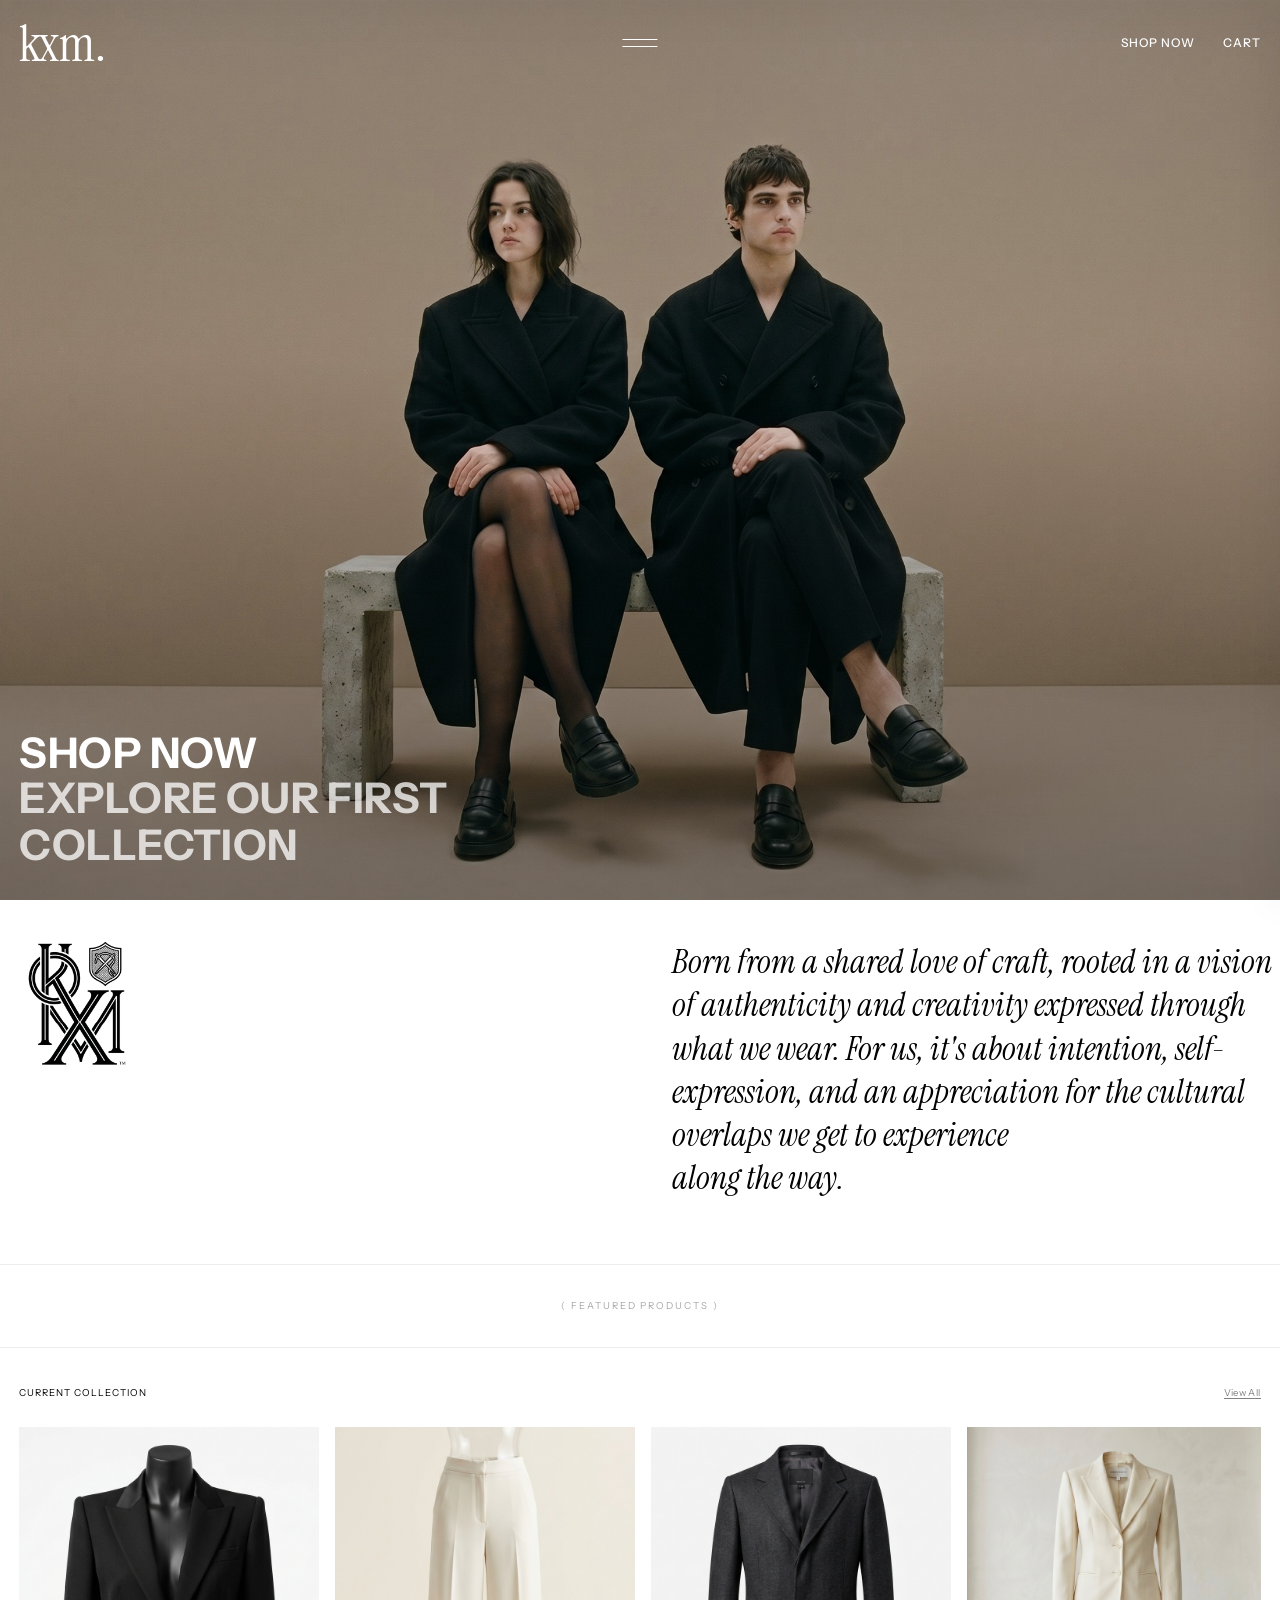
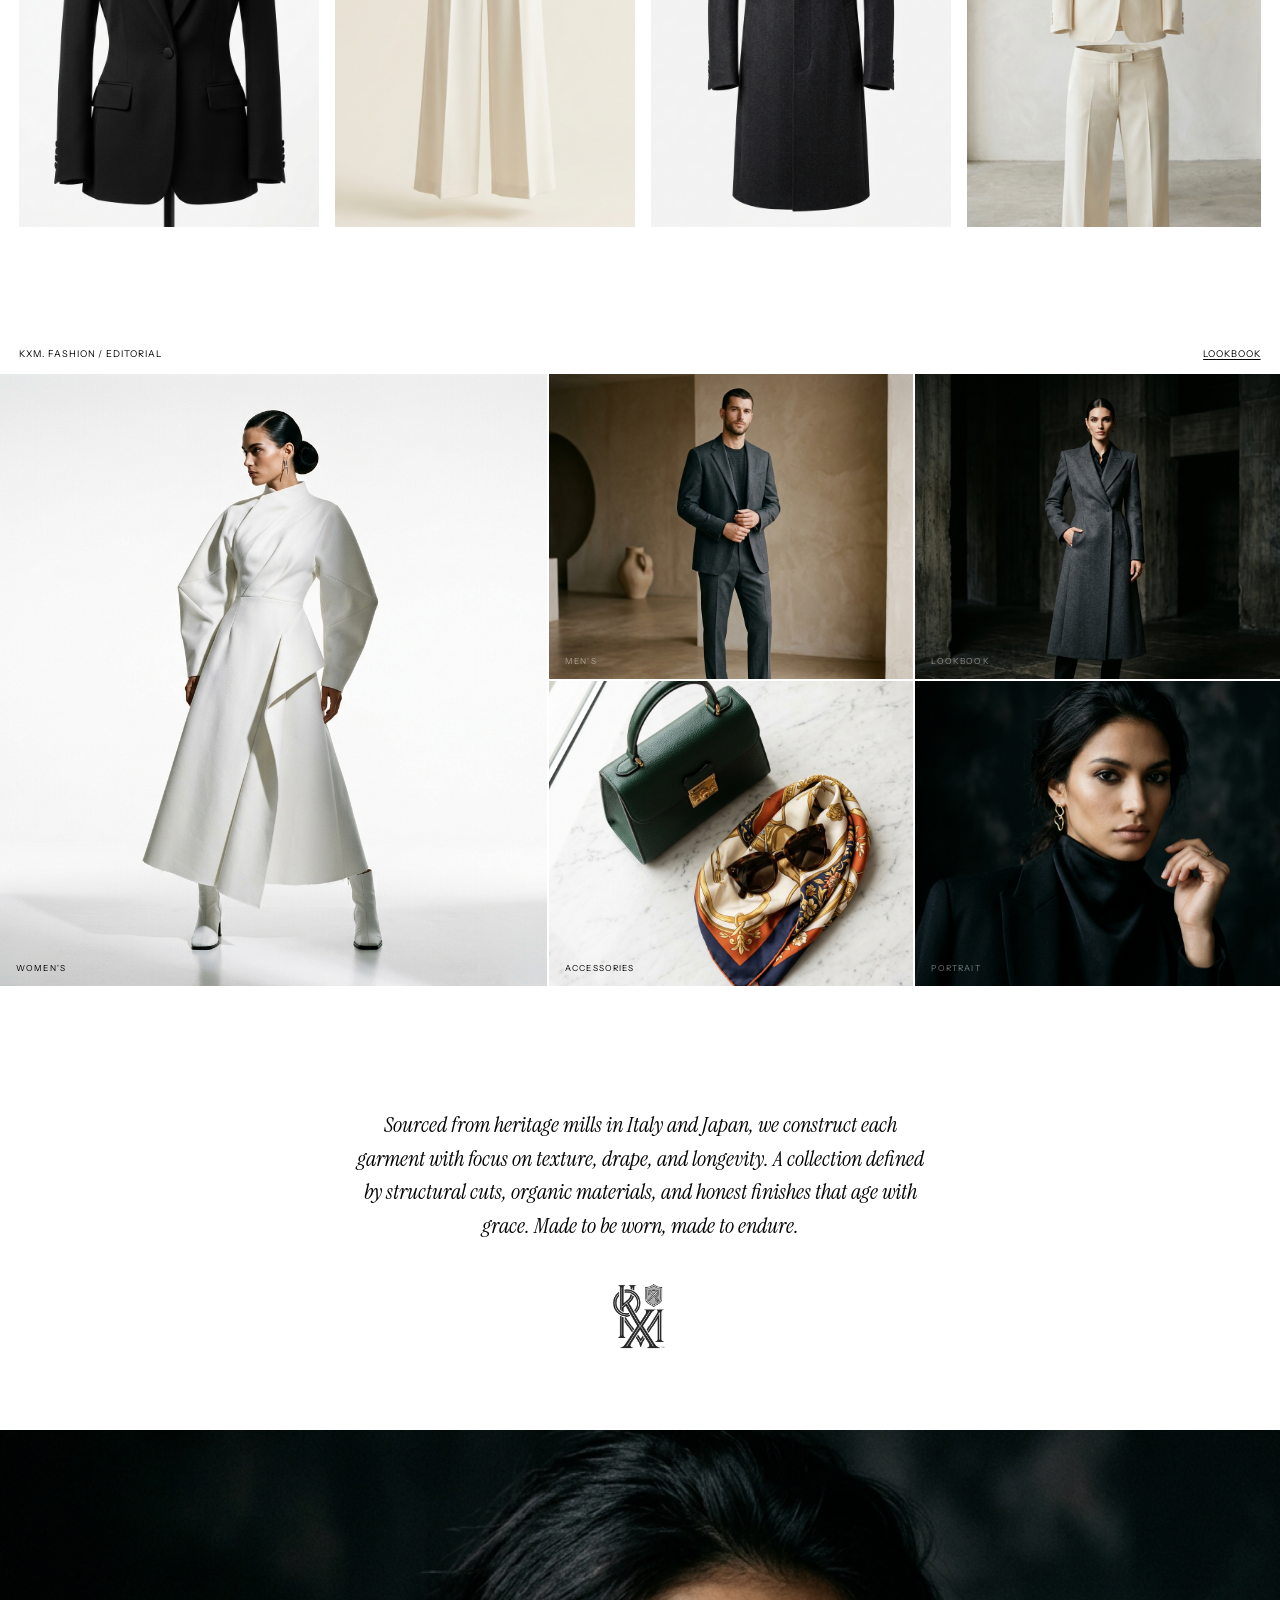
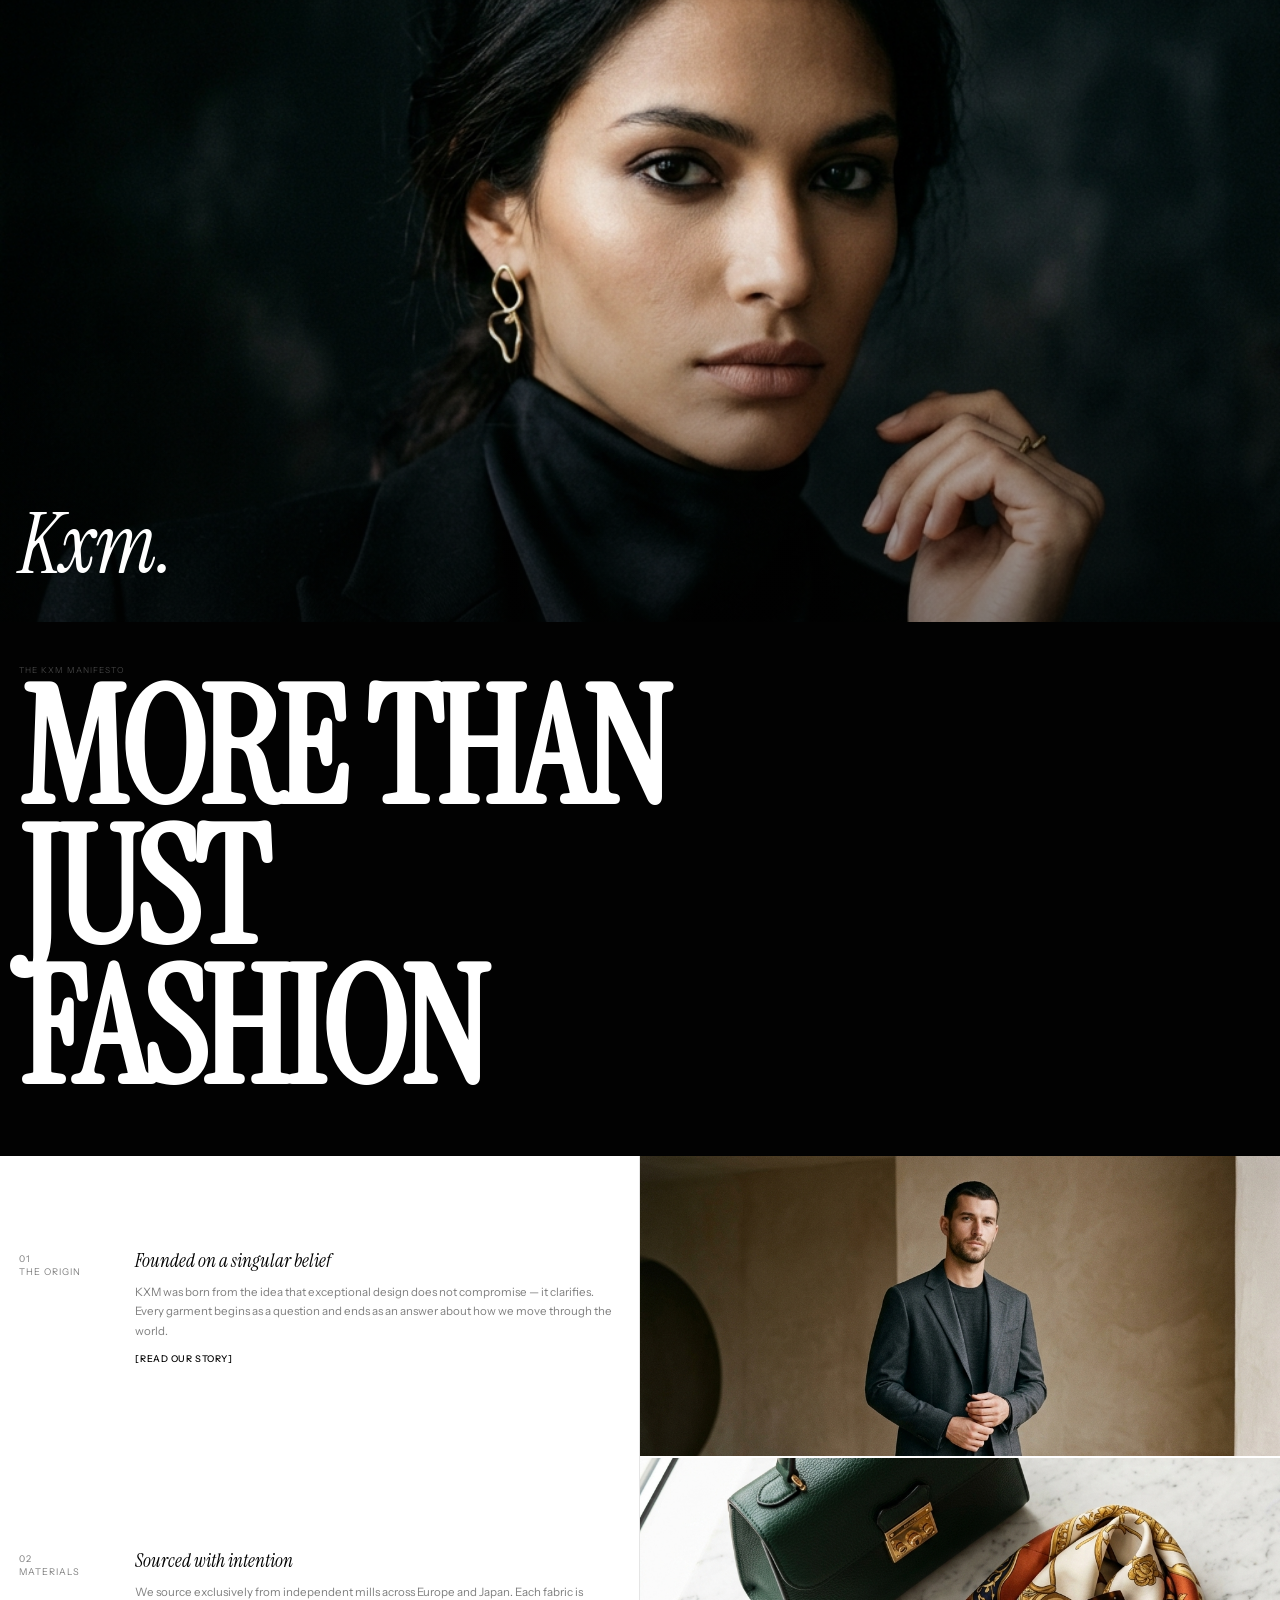
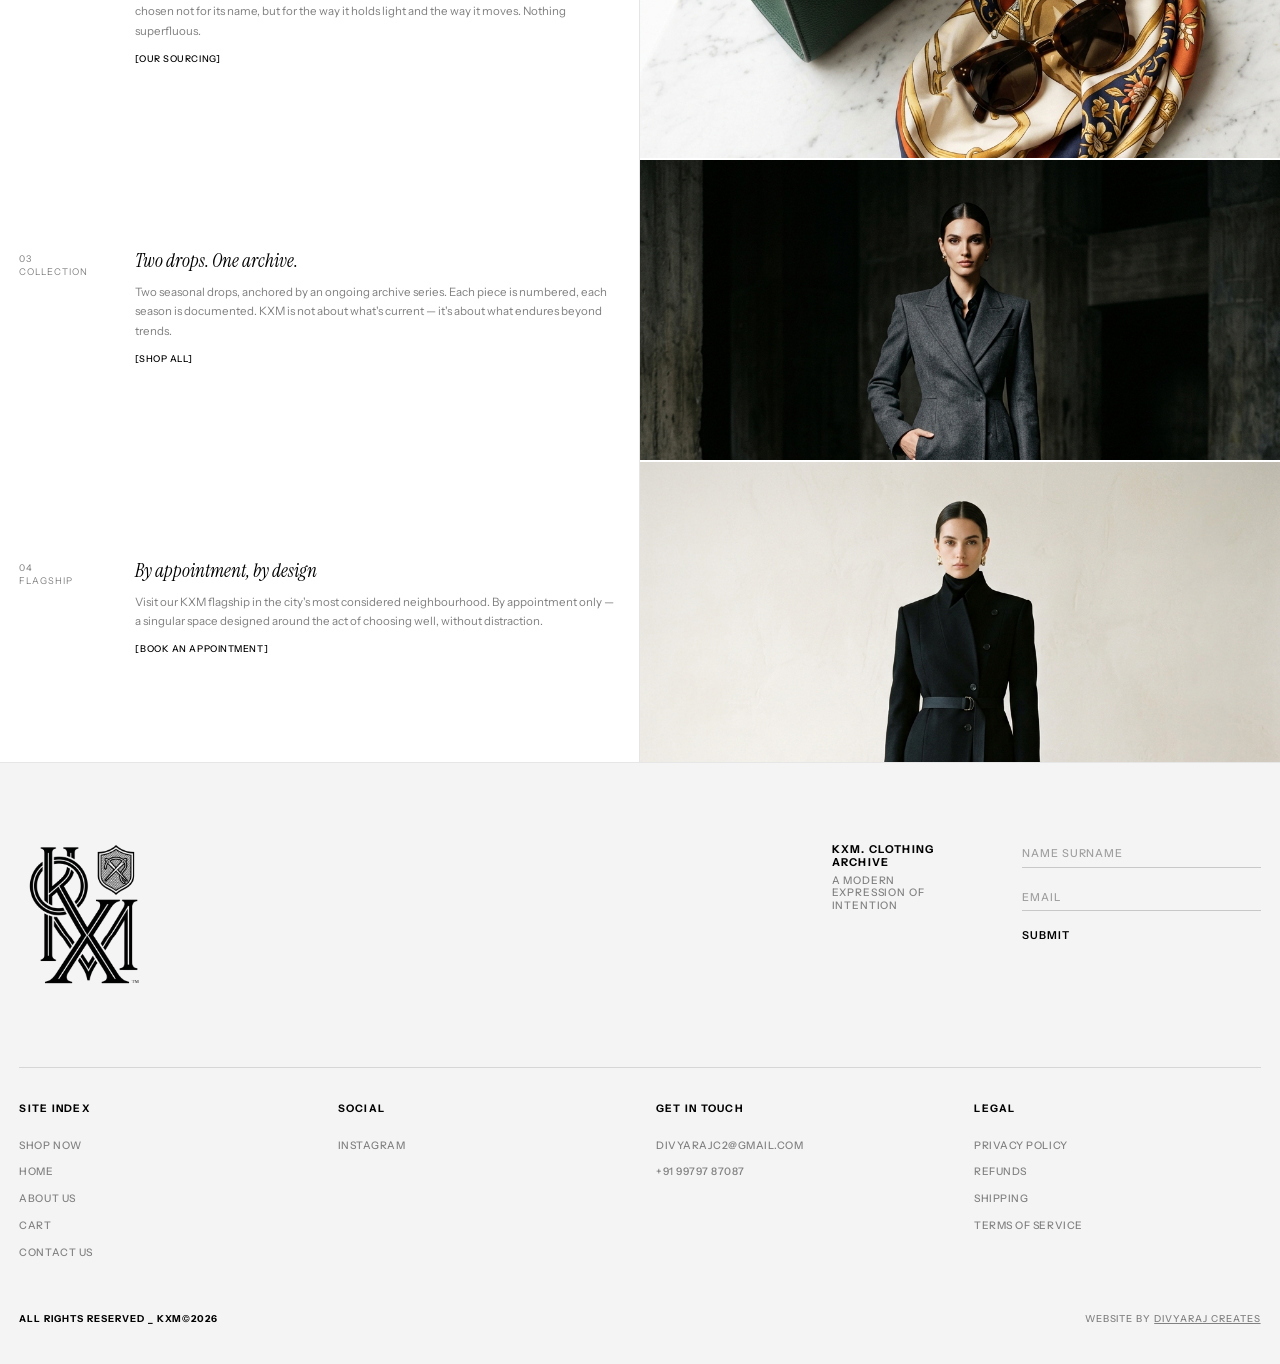
==== commit 9b31932f: "fix: fullscreen menu overlay — full-height panel, readable links, staggered entrance" ====
--- a/index.html
+++ b/index.html
@@ -4,9 +4,36 @@
   <meta charset="UTF-8" />
   <meta name="viewport" content="width=device-width, initial-scale=1.0" />
   <title>KXM — More Than Just Fashion</title>
-  <link rel="icon" type="image/png" href="assets/images/favicon.png" />
+  <link rel="icon" type="image/x-icon" href="/favicon/favicon.ico" />
+  <link rel="icon" type="image/png" sizes="16x16" href="/favicon/favicon-16x16.png" />
+  <link rel="icon" type="image/png" sizes="32x32" href="/favicon/favicon-32x32.png" />
+  <link rel="icon" type="image/png" sizes="96x96" href="/favicon/favicon-96x96.png" />
+  <link rel="apple-touch-icon" sizes="180x180" href="/favicon/apple-touch-icon.png" />
+  <link rel="manifest" href="/favicon/site.webmanifest" />
+  <meta name="theme-color" content="#ffffff" />
+  <link rel="canonical" href="https://kxm-by-divyaraj.vercel.app/" />
   <link rel="stylesheet" href="assets/css/cart.css" />
   <meta name="description" content="Informed by culture, within the context of today's world. KXM produces refined clothing that makes space for both intention and freedom." />
+
+  <!-- Structured Data (JSON-LD) -->
+  <script type="application/ld+json">
+  {
+    "@context": "https://schema.org",
+    "@graph": [
+      {
+        "@type": "Organization",
+        "name": "KXM",
+        "url": "https://kxm-by-divyaraj.vercel.app",
+        "logo": "https://kxm-by-divyaraj.vercel.app/assets/images/kxm-logo-black.png"
+      },
+      {
+        "@type": "WebSite",
+        "name": "KXM",
+        "url": "https://kxm-by-divyaraj.vercel.app"
+      }
+    ]
+  }
+  </script>
 
   <!-- Open Graph / Facebook -->
   <meta property="og:type" content="website" />
@@ -171,15 +198,16 @@
 
     /* ═══════════════════════════════════════
        MENU OVERLAY
-       (Slides down from the top covering ~55vh)
+       (Slides down from the top covering full viewport)
     ═══════════════════════════════════════ */
     .menu-overlay {
       position: fixed;
       top: 0;
       left: 0;
       width: 100%;
-      height: 55vh;
-      min-height: 480px;
+      height: 100vh;
+      height: 100dvh;
+      overflow-y: auto;
       background: var(--white);
       z-index: 190; /* just below #nav (200) */
       transform: translateY(-100%);
@@ -216,11 +244,13 @@
 
     .menu-link {
       font-family: var(--font-primary);
-      font-size: clamp(2rem, 5vw, 3.8rem);
-      font-weight: 700;
-      text-transform: uppercase;
-      color: rgba(2,2,2,0.22);
-      transition: color 0.3s ease, text-decoration-color 0.3s ease;
+      font-size: clamp(2rem, 5vw, 3.4rem);
+      font-weight: 600;
+      text-transform: uppercase;
+      color: rgba(2,2,2,0.82);
+      transition: opacity 0.55s ease, transform 0.55s cubic-bezier(0.16, 1, 0.3, 1), color 0.25s ease, text-decoration-color 0.25s ease;
+      opacity: 0;
+      transform: translateY(16px);
       letter-spacing: -0.01em;
       text-decoration: underline;
       text-underline-offset: 0.22em;
@@ -229,9 +259,18 @@
 
     .menu-link:hover,
     .menu-link.active {
-      color: rgba(2, 2, 2, 0.85);
-      text-decoration-color: rgba(2, 2, 2, 0.35);
-    }
+      color: var(--black);
+      text-decoration-color: rgba(2, 2, 2, 0.45);
+    }
+
+    body.menu-open .menu-link {
+      opacity: 1;
+      transform: translateY(0);
+    }
+    body.menu-open .menu-main-links .menu-link:nth-child(1) { transition-delay: 0.10s, 0.10s, 0s, 0s; }
+    body.menu-open .menu-main-links .menu-link:nth-child(2) { transition-delay: 0.16s, 0.16s, 0s, 0s; }
+    body.menu-open .menu-main-links .menu-link:nth-child(3) { transition-delay: 0.22s, 0.22s, 0s, 0s; }
+    body.menu-open .menu-main-links .menu-link:nth-child(4) { transition-delay: 0.28s, 0.28s, 0s, 0s; }
 
     .menu-bottom-row {
       display: grid;
@@ -1271,9 +1310,36 @@
       .footer-right-col { flex-direction: column; gap: 2rem; }
       .footer-nav-grid { grid-template-columns: 1fr 1fr; gap: 2rem; margin-bottom: 2.5rem; padding-top: 1.5rem; }
     }
+
+    /* ── Accessibility & Reduced Motion ── */
+    @media (prefers-reduced-motion: reduce) {
+      .products-track { animation: none; }
+      .js-reveal { opacity: 1; transform: none; transition: none; }
+      * { scroll-behavior: auto !important; }
+    }
+    :focus-visible { outline: 1px solid var(--black); outline-offset: 3px; }
+    #nav :focus-visible, .menu-overlay :focus-visible { outline-color: currentColor; }
+    .skip-link {
+      position: absolute;
+      top: -40px;
+      left: var(--margin);
+      background: var(--black);
+      color: var(--white);
+      padding: 0.6rem 1rem;
+      font-size: 0.65rem;
+      text-transform: uppercase;
+      letter-spacing: 0.1em;
+      z-index: 400;
+      transition: top 0.2s;
+      text-decoration: none;
+    }
+    .skip-link:focus {
+      top: var(--margin);
+    }
   </style>
 </head>
 <body>
+  <a href="#main" class="skip-link">Skip to content</a>
 
   <!-- ══════════════════════════════
        NAV
@@ -1363,6 +1429,9 @@
     </div>
   </div>
 
+  <!-- Main content wrapper -->
+  <main id="main">
+
   <!-- ══════════════════════════════
        HERO
   ══════════════════════════════ -->
@@ -1370,7 +1439,7 @@
     <div class="hero-img">
       <img
         src="assets/images/hero-image.png"
-        alt="KXM — Purchase Current Collection"
+        alt="Model in tailored luxury coat from KXM collection"
         loading="eager"
       />
     </div>
@@ -1397,7 +1466,7 @@
       <img
         class="brand-intro-logo"
         src="assets/images/kxm-logo-black.png"
-        alt="KXM"
+        alt="KXM Logo"
       />
     </div>
 
@@ -1443,23 +1512,23 @@
     </div>
     <div class="editorial-grid">
       <a href="shop.html" class="ed-cell ed-cell--span">
-        <img src="assets/images/lookbook-1aa.png" alt="KXM Lookbook — White Collection" loading="lazy" />
+        <img src="assets/images/lookbook-1aa.png" alt="White Edition draped outfit study" loading="lazy" />
         <span class="ed-cell-label label-dark">Women's</span>
       </a>
       <a href="shop.html" class="ed-cell">
-        <img class="img-pos-top" src="assets/images/collection-men.png" alt="KXM Men's Collection" loading="lazy" />
+        <img class="img-pos-top" src="assets/images/collection-men.png" alt="Men's collection structured tailoring" loading="lazy" />
         <span class="ed-cell-label">Men's</span>
       </a>
       <a href="lookbook.html" class="ed-cell">
-        <img class="img-pos-top" src="assets/images/lookbook-2.png" alt="KXM Lookbook — Dark" loading="lazy" />
+        <img class="img-pos-top" src="assets/images/lookbook-2.png" alt="Dark studies editorial portrait" loading="lazy" />
         <span class="ed-cell-label">Lookbook</span>
       </a>
       <a href="shop.html?category=accessories" class="ed-cell">
-        <img src="assets/images/collection-accessories.png" alt="KXM Accessories" loading="lazy" />
+        <img src="assets/images/collection-accessories.png" alt="Handcrafted leather accessories and tote bag" loading="lazy" />
         <span class="ed-cell-label label-dark">Accessories</span>
       </a>
       <div class="ed-cell">
-        <img src="assets/images/about-editorial.png" alt="KXM Portrait" loading="lazy" />
+        <img src="assets/images/about-editorial.png" alt="Textile artisan portrait" loading="lazy" />
         <span class="ed-cell-label">Portrait</span>
       </div>
     </div>
@@ -1492,7 +1561,7 @@
        LIFESTYLE FULL-BLEED
   ══════════════════════════════ -->
   <section id="lifestyle" aria-label="KXM Lifestyle">
-    <img src="assets/images/about-editorial.png" alt="KXM — Quiet Luxury, Loud Intention" loading="lazy" />
+    <img src="assets/images/about-editorial.png" alt="Artisan portrait in heritage textile workshop" loading="lazy" />
     <div class="lifestyle-overlay"></div>
     <div class="lifestyle-text">
       <p class="lifestyle-script">Kxm.</p>
@@ -1571,19 +1640,20 @@
 
     <div class="content-right">
       <div class="content-img">
-        <img class="img-pos-top" src="assets/images/collection-men.png" alt="KXM Men's Collection editorial" loading="lazy" />
+        <img class="img-pos-top" src="assets/images/collection-men.png" alt="Minimalist menswear tailoring silhouette" loading="lazy" />
       </div>
       <div class="content-img">
-        <img src="assets/images/collection-accessories.png" alt="KXM Accessories detail" loading="lazy" />
+        <img src="assets/images/collection-accessories.png" alt="Artisanal leather bag and strap detail" loading="lazy" />
       </div>
       <div class="content-img">
-        <img class="img-pos-top" src="assets/images/lookbook-2.png" alt="KXM Lookbook" loading="lazy" />
+        <img class="img-pos-top" src="assets/images/lookbook-2.png" alt="Close-up fabric drape and texture study" loading="lazy" />
       </div>
       <div class="content-img">
-        <img class="img-pos-top" src="assets/images/hero.png" alt="KXM lifestyle editorial" loading="lazy" />
+        <img class="img-pos-top" src="assets/images/hero.png" alt="Editorial landscape model portrait" loading="lazy" />
       </div>
     </div>
   </section>
+  </main>
 
   <!-- ══════════════════════════════
        FOOTER
@@ -1595,7 +1665,7 @@
         <img
           class="footer-logo-img"
           src="assets/images/kxm-logo-black.png"
-          alt="KXM"
+          alt="KXM Logo"
         />
       </div>
       
@@ -1728,6 +1798,7 @@
     // ── SUBTLE HERO PARALLAX ──
     const heroImgEl = document.querySelector('.hero-img');
     window.addEventListener('scroll', () => {
+      if (window.matchMedia('(prefers-reduced-motion: reduce)').matches) return;
       const y = window.scrollY;
       if (y < window.innerHeight * 1.2) {
         heroImgEl.style.transform = `translateY(${y * 0.28}px)`;
--- a/assets/css/cart.css
+++ b/assets/css/cart.css
@@ -1,349 +1,382 @@
-/* ─────────────────────────────────────────
-   CART DRAWER INNER LAYOUT & STYLING
-───────────────────────────────────────── */
-
-/* Cart Items Scroll Container */
+/* ============================================================
+   KXM — cart.css (Round 2 — complete cart UI layer)
+   Owns: cart drawer internals, checkout modal, scroll locks,
+   focus & selection polish. Tokens come from each page with
+   safe fallbacks so injected drawers look right everywhere.
+   ============================================================ */
+
+:root {
+  --ck-black: var(--black, #020202);
+  --ck-white: var(--white, #ffffff);
+  --ck-grey:  var(--light-grey, #f4f4f4);
+  --ck-faded: var(--light-faded, #818181);
+  --ck-line:  rgba(2, 2, 2, 0.06);
+  --ck-font:  var(--font-primary, Arial, sans-serif);
+  --ck-serif: var(--font-display, 'Instrument Serif', Georgia, serif);
+}
+
+/* ── Global micro-polish ─────────────────────────────── */
+::selection { background: var(--ck-black); color: var(--ck-white); }
+a:focus-visible, button:focus-visible, input:focus-visible {
+  outline: 1px solid var(--ck-black);
+  outline-offset: 3px;
+}
+body.cart-open, body.menu-open { overflow: hidden; }
+
+/* ── Drawer shell (fallback for pages without inline styles) ── */
+.cart-drawer {
+  position: fixed;
+  top: 0; right: 0;
+  width: 100%;
+  max-width: 420px;
+  height: 100%;
+  background: var(--ck-white);
+  z-index: 300;
+  transform: translateX(100%);
+  transition: transform 0.5s cubic-bezier(0.16, 1, 0.3, 1);
+  box-shadow: -10px 0 40px rgba(0, 0, 0, 0.05);
+  display: flex;
+  flex-direction: column;
+  padding: 1.25rem;
+  border-left: 1px solid var(--ck-line);
+}
+body.cart-open .cart-drawer { transform: translateX(0); }
+
+.cart-header {
+  display: flex;
+  justify-content: space-between;
+  align-items: center;
+  padding-bottom: 1.4rem;
+  border-bottom: 1px solid var(--ck-line);
+  flex-shrink: 0;
+}
+.cart-header-title {
+  font-family: var(--ck-font);
+  font-size: 0.72rem;
+  font-weight: 700;
+  text-transform: uppercase;
+  letter-spacing: 0.1em;
+  color: var(--ck-black);
+}
+.cart-close-btn {
+  font-family: var(--ck-font);
+  font-size: 0.68rem;
+  font-weight: 700;
+  text-transform: uppercase;
+  letter-spacing: 0.1em;
+  color: var(--ck-black);
+  cursor: pointer;
+  background: none;
+  border: none;
+  padding: 0;
+  transition: opacity 0.2s ease;
+}
+.cart-close-btn:hover { opacity: 0.5; }
+
+.cart-backdrop {
+  position: fixed;
+  inset: 0;
+  background: rgba(2, 2, 2, 0.25);
+  -webkit-backdrop-filter: blur(1px);
+  backdrop-filter: blur(1px);
+  z-index: 290;
+  opacity: 0;
+  pointer-events: none;
+  transition: opacity 0.5s cubic-bezier(0.16, 1, 0.3, 1);
+}
+body.cart-open .cart-backdrop { opacity: 1; pointer-events: auto; }
+
+/* ── Items scroll area ───────────────────────────────── */
 .cart-items-container {
-  flex: 1;
+  flex: 1 1 auto;
   overflow-y: auto;
-  margin-top: 1.5rem;
-  margin-bottom: 1.5rem;
-  padding-right: 0.25rem;
-  display: flex;
-  flex-direction: column;
-}
-
-/* Individual Cart Item Card */
+  padding: 0.25rem 0 1rem;
+}
+.cart-items-container::-webkit-scrollbar { width: 3px; }
+.cart-items-container::-webkit-scrollbar-track { background: transparent; }
+.cart-items-container::-webkit-scrollbar-thumb { background: rgba(2, 2, 2, 0.2); }
+
+/* ── Cart item row ───────────────────────────────────── */
 .cart-item {
   display: grid;
-  grid-template-columns: 80px 1fr;
-  gap: 1rem;
-  padding-bottom: 1.5rem;
-  margin-bottom: 1.5rem;
-  border-bottom: 1px solid rgba(2, 2, 2, 0.05);
+  grid-template-columns: 84px 1fr auto;
+  gap: 1.1rem;
   align-items: start;
-}
-.cart-item:last-child {
-  border-bottom: none;
-  margin-bottom: 0;
-  padding-bottom: 0;
-}
-
-/* Product Image Box */
-.cart-item-image {
-  width: 80px;
-  height: 80px;
-  background: var(--light-grey);
-  display: flex;
-  align-items: center;
-  justify-content: center;
+  padding: 1.3rem 0;
+  border-bottom: 1px solid var(--ck-line);
+  animation: ckItemIn 0.45s cubic-bezier(0.16, 1, 0.3, 1) both;
+}
+@keyframes ckItemIn {
+  from { opacity: 0; transform: translateY(8px); }
+  to   { opacity: 1; transform: none; }
+}
+.cart-item-img {
+  width: 84px;
+  height: 105px;
+  background: var(--ck-grey);
   overflow: hidden;
 }
-.cart-item-image img {
-  width: 100%;
-  height: 100%;
-  object-fit: contain;
-}
-
-/* Item details text */
+.cart-item-img img { width: 100%; height: 100%; object-fit: cover; display: block; }
+
 .cart-item-details {
   display: flex;
   flex-direction: column;
-  gap: 0.35rem;
-}
-.cart-item-header-row {
-  display: flex;
-  justify-content: space-between;
-  align-items: flex-start;
+  gap: 0.55rem;
+  padding-top: 0.1rem;
 }
 .cart-item-name {
-  font-family: var(--font-primary);
-  font-size: 0.65rem;
-  font-weight: 700;
-  text-transform: uppercase;
-  letter-spacing: 0.04em;
-  color: var(--black);
-  line-height: 1.3;
-  margin-right: 0.5rem;
-}
-.cart-item-price {
-  font-family: var(--font-primary);
-  font-size: 0.65rem;
-  font-weight: 700;
-  color: var(--black);
-  white-space: nowrap;
-}
-.cart-item-size {
-  font-family: var(--font-primary);
+  font-family: var(--ck-font);
+  font-size: 0.68rem;
+  font-weight: 500;
+  letter-spacing: 0.07em;
+  text-transform: uppercase;
+  color: var(--ck-black);
+  line-height: 1.4;
+}
+.cart-item-meta {
+  font-family: var(--ck-font);
   font-size: 0.58rem;
-  color: var(--light-faded);
-  text-transform: uppercase;
-  margin-top: -0.1rem;
-}
-
-/* Quantity controls & Remove link row */
-.cart-item-qty-row {
-  display: flex;
-  justify-content: space-between;
-  align-items: center;
-  margin-top: 0.25rem;
-}
-.cart-item-quantity-controls {
-  display: flex;
-  align-items: center;
-  border: 1px solid rgba(2, 2, 2, 0.12);
-  height: 1.6rem;
-}
-.qty-adjust-btn {
-  background: transparent;
-  border: none;
-  color: var(--black);
-  width: 1.4rem;
-  height: 100%;
+  font-weight: 400;
+  letter-spacing: 0.06em;
+  text-transform: uppercase;
+  color: var(--ck-faded);
+}
+.cart-item-qty {
+  display: inline-flex;
+  align-items: center;
+  border: 1px solid rgba(2, 2, 2, 0.14);
+  margin-top: 0.15rem;
+  width: max-content;
+}
+.cart-item-qty button {
+  width: 26px;
+  height: 26px;
   display: flex;
   align-items: center;
   justify-content: center;
   font-size: 0.75rem;
+  font-family: var(--ck-font);
+  color: var(--ck-black);
+  transition: background 0.2s ease;
+}
+.cart-item-qty button:hover:not(:disabled) { background: var(--ck-grey); }
+.cart-item-qty button:disabled { opacity: 0.3; cursor: default; }
+.cart-item-qty-value {
+  min-width: 2ch;
+  text-align: center;
+  font-family: var(--ck-font);
+  font-size: 0.62rem;
+  font-weight: 500;
+}
+.cart-item-side {
+  display: flex;
+  flex-direction: column;
+  align-items: flex-end;
+  justify-content: space-between;
+  gap: 1rem;
+  padding-top: 0.1rem;
+}
+.cart-item-line {
+  font-family: var(--ck-font);
+  font-size: 0.68rem;
+  font-weight: 700;
+  letter-spacing: 0.04em;
+  color: var(--ck-black);
+}
+.cart-item-remove {
+  font-family: var(--ck-font);
+  font-size: 0.55rem;
+  font-weight: 500;
+  letter-spacing: 0.1em;
+  text-transform: uppercase;
+  color: var(--ck-faded);
+  text-decoration: underline;
+  text-underline-offset: 2px;
+  transition: color 0.2s ease;
+}
+.cart-item-remove:hover { color: var(--ck-black); }
+
+/* ── Drawer footer / totals / checkout ───────────────── */
+.cart-footer {
+  border-top: 1px solid rgba(2, 2, 2, 0.12);
+  padding-top: 1.4rem;
+  margin-top: 0.5rem;
+  flex-shrink: 0;
+}
+.cart-footer-row {
+  display: flex;
+  justify-content: space-between;
+  align-items: baseline;
+  padding: 0.45rem 0;
+}
+.cart-footer-label {
+  font-family: var(--ck-font);
+  font-size: 0.62rem;
+  font-weight: 500;
+  letter-spacing: 0.1em;
+  text-transform: uppercase;
+  color: var(--ck-black);
+}
+.cart-footer-value {
+  font-family: var(--ck-font);
+  font-size: 0.68rem;
+  font-weight: 700;
+  letter-spacing: 0.04em;
+  color: var(--ck-black);
+}
+.cart-footer-value.shipping-calculated {
   font-weight: 400;
-  cursor: pointer;
-  transition: background-color 0.2s;
-  outline: none;
-}
-.qty-adjust-btn:hover {
-  background-color: rgba(2, 2, 2, 0.04);
-}
-.qty-value-input {
-  width: 1.8rem;
-  height: 100%;
-  border: none;
-  border-left: 1px solid rgba(2, 2, 2, 0.12);
-  border-right: 1px solid rgba(2, 2, 2, 0.12);
-  background: transparent;
-  text-align: center;
-  font-family: var(--font-primary);
   font-size: 0.58rem;
-  font-weight: 500;
-  color: var(--black);
-  -moz-appearance: textfield;
-  outline: none;
-}
-.qty-value-input::-webkit-outer-spin-button,
-.qty-value-input::-webkit-inner-spin-button {
-  -webkit-appearance: none;
-  margin: 0;
-}
-.cart-item-remove-link {
-  font-family: var(--font-primary);
-  font-size: 0.58rem;
-  color: var(--light-faded);
-  text-decoration: none;
-  cursor: pointer;
-  transition: color 0.2s;
-}
-.cart-item-remove-link:hover {
-  color: var(--black);
-  text-decoration: underline;
-}
-
-/* Cart Footer Panel */
-.cart-footer {
-  border-top: 1px solid rgba(2, 2, 2, 0.08);
-  padding-top: 1.5rem;
-  display: flex;
-  flex-direction: column;
-  gap: 0.75rem;
-  background: var(--white);
-}
-.cart-footer-row {
-  display: flex;
-  justify-content: space-between;
-  align-items: center;
-}
-.cart-footer-label {
-  font-family: var(--font-primary);
-  font-size: 0.65rem;
-  font-weight: 700;
-  text-transform: uppercase;
   letter-spacing: 0.08em;
-  color: var(--black);
-}
-.cart-footer-value {
-  font-family: var(--font-primary);
-  font-size: 0.65rem;
-  font-weight: 700;
-  color: var(--black);
-}
-.shipping-calculated {
-  color: var(--light-faded);
-  font-weight: 400;
-  letter-spacing: 0.04em;
-  text-transform: uppercase;
+  text-transform: uppercase;
+  color: var(--ck-faded);
 }
 .cart-footer-divider {
   height: 1px;
-  background: rgba(2, 2, 2, 0.08);
-  margin: 0.2rem 0;
+  background: var(--ck-line);
+  margin: 0.9rem 0 1.2rem;
 }
 .cart-checkout-btn {
   width: 100%;
-  background: var(--black);
-  color: var(--white);
-  font-family: var(--font-primary);
-  font-size: 0.7rem;
-  font-weight: 500;
-  text-transform: uppercase;
-  letter-spacing: 0.1em;
-  padding: 1.1rem;
-  text-align: center;
-  border: none;
-  cursor: pointer;
-  transition: opacity 0.3s;
-}
-.cart-checkout-btn:hover {
-  opacity: 0.85;
-}
-
-/* Empty State centering overrides */
+  background: var(--ck-black);
+  color: var(--ck-white);
+  font-family: var(--ck-font);
+  font-size: 0.68rem;
+  font-weight: 700;
+  letter-spacing: 0.14em;
+  text-transform: uppercase;
+  padding: 1.15rem 1rem;
+  box-shadow: inset 0 0 0 1px var(--ck-black);
+  transition: background 0.25s ease, color 0.25s ease;
+}
+.cart-checkout-btn:hover { background: var(--ck-white); color: var(--ck-black); }
+
+/* ── Empty state container (visibility is JS-driven) ─── */
 .cart-empty-state {
+  display: none;
   flex: 1;
-  display: flex;
   flex-direction: column;
   align-items: center;
   justify-content: center;
   text-align: center;
-  padding: 2rem 0;
-}
-
-/* Nav Cart Link Badge */
-.nav-link-cart {
-  position: relative;
-}
-.cart-badge {
-  position: absolute;
-  top: -6px;
-  right: -10px;
-  background: var(--black);
-  color: var(--white);
-  font-size: 0.55rem;
-  font-weight: 700;
-  min-width: 13px;
-  height: 13px;
-  border-radius: 50%;
-  display: flex;
-  align-items: center;
-  justify-content: center;
-  padding: 2px;
-  line-height: 1;
-}
-
-/* ─────────────────────────────────────────
-   CENTERED CHECKOUT MODAL OVERLAY
-───────────────────────────────────────── */
+}
+.cart-empty-title {
+  font-family: var(--ck-serif);
+  font-size: 1.7rem;
+  font-weight: 400;
+  text-transform: uppercase;
+  letter-spacing: -0.01em;
+  margin-bottom: 0.8rem;
+  color: var(--ck-black);
+}
+.cart-empty-subtitle {
+  font-family: var(--ck-font);
+  font-size: 0.66rem;
+  font-weight: 500;
+  text-transform: uppercase;
+  letter-spacing: 0.08em;
+  line-height: 1.6;
+  color: var(--ck-faded);
+  margin-bottom: 2.4rem;
+  max-width: 18rem;
+}
+.cart-shop-now-btn {
+  font-family: var(--ck-font);
+  font-size: 0.7rem;
+  font-weight: 700;
+  text-transform: uppercase;
+  letter-spacing: 0.08em;
+  color: var(--ck-black);
+  border-bottom: 1px solid var(--ck-black);
+  padding-bottom: 2px;
+  transition: opacity 0.2s ease;
+}
+.cart-shop-now-btn:hover { opacity: 0.5; }
+
+/* ── Checkout demo modal (was completely unstyled) ───── */
 .checkout-modal-overlay {
   position: fixed;
   inset: 0;
-  background: rgba(2, 2, 2, 0.4);
-  backdrop-filter: blur(1px);
-  z-index: 500;
-  display: flex;
+  z-index: 400;
+  display: none;
   align-items: center;
   justify-content: center;
-  padding: var(--margin);
-  opacity: 0;
-  pointer-events: none;
-  transition: opacity 0.3s ease;
-}
-.checkout-modal-overlay.show {
-  opacity: 1;
-  pointer-events: auto;
-}
+  padding: 1.5rem;
+  background: rgba(2, 2, 2, 0.45);
+  -webkit-backdrop-filter: blur(2px);
+  backdrop-filter: blur(2px);
+}
+.checkout-modal-overlay.is-open { display: flex; }
 .checkout-modal {
-  background: var(--white);
-  border: 1px solid rgba(2, 2, 2, 0.08);
-  padding: 2.5rem;
-  max-width: 420px;
+  position: relative;
   width: 100%;
-  position: relative;
-  transform: scale(0.95);
-  transition: transform 0.4s cubic-bezier(0.16, 1, 0.3, 1);
-}
-.checkout-modal-overlay.show .checkout-modal {
-  transform: scale(1);
+  max-width: 440px;
+  background: var(--ck-white);
+  padding: 3.2rem 2.6rem 2.8rem;
+  text-align: center;
+  box-shadow: 0 30px 80px rgba(0, 0, 0, 0.18);
+  animation: ckModalIn 0.45s cubic-bezier(0.16, 1, 0.3, 1) both;
+}
+@keyframes ckModalIn {
+  from { opacity: 0; transform: translateY(16px); }
+  to   { opacity: 1; transform: none; }
 }
 .checkout-modal-close-btn {
   position: absolute;
-  top: 1rem;
-  right: 1.2rem;
-  font-size: 1.2rem;
-  color: var(--light-faded);
-  background: none;
-  border: none;
-  cursor: pointer;
+  top: 0.8rem;
+  right: 1rem;
+  font-size: 1.5rem;
+  font-weight: 300;
   line-height: 1;
-  transition: color 0.2s;
-  outline: none;
-}
-.checkout-modal-close-btn:hover {
-  color: var(--black);
-}
+  color: var(--ck-black);
+  transition: opacity 0.2s ease;
+}
+.checkout-modal-close-btn:hover { opacity: 0.4; }
 .checkout-modal-heading {
-  font-family: var(--font-display);
-  font-size: 1.4rem;
-  font-style: italic;
+  font-family: var(--ck-serif);
+  font-size: 1.65rem;
   font-weight: 400;
-  margin-bottom: 1.25rem;
-  color: var(--black);
-  line-height: 1.2;
+  text-transform: uppercase;
+  margin-bottom: 1.2rem;
+  color: var(--ck-black);
 }
 .checkout-modal-text {
-  font-family: var(--font-primary);
-  font-size: 0.72rem;
-  line-height: 1.7;
-  color: rgba(2, 2, 2, 0.6);
-  margin-bottom: 1.25rem;
-}
-.checkout-modal-text:last-of-type {
-  margin-bottom: 2rem;
+  font-family: var(--ck-font);
+  font-size: 0.6rem;
+  font-weight: 500;
+  letter-spacing: 0.08em;
+  text-transform: uppercase;
+  line-height: 1.9;
+  color: var(--ck-faded);
+  margin-bottom: 0.8rem;
 }
 .checkout-modal-cta-btn {
-  display: block;
-  width: 100%;
-  background: var(--black);
-  color: var(--white);
-  font-family: var(--font-primary);
-  font-size: 0.65rem;
-  font-weight: 500;
-  text-transform: uppercase;
-  letter-spacing: 0.1em;
-  padding: 1.1rem;
-  text-align: center;
-  text-decoration: none;
-  transition: opacity 0.3s;
-}
-.checkout-modal-cta-btn:hover {
-  opacity: 0.85;
-}
-
-/* Conditional Rendering helper classes controlled by JS */
-body.cart-has-items #cartEmptyState {
-  display: none !important;
-}
-body.cart-has-items #cartItemsContainer,
-body.cart-has-items #cartFooter {
-  display: flex !important;
-}
-body:not(.cart-has-items) #cartItemsContainer,
-body:not(.cart-has-items) #cartFooter {
-  display: none !important;
-}
-body:not(.cart-has-items) #cartEmptyState {
-  display: flex !important;
-}
-
-/* Mobile specific layout overrides */
-@media (max-width: 480px) {
-  .cart-drawer {
-    max-width: 100% !important;
-    border-left: none !important;
+  display: inline-block;
+  margin-top: 1rem;
+  font-family: var(--ck-font);
+  font-size: 0.62rem;
+  font-weight: 700;
+  letter-spacing: 0.12em;
+  text-transform: uppercase;
+  color: var(--ck-black);
+  border: 1px solid var(--ck-black);
+  padding: 0.9rem 2.4rem;
+  transition: background 0.25s ease, color 0.25s ease;
+}
+.checkout-modal-cta-btn:hover { background: var(--ck-black); color: var(--ck-white); }
+
+/* ── Mobile ──────────────────────────────────────────── */
+@media (max-width: 600px) {
+  .cart-drawer { max-width: 100%; padding: 1rem; }
+  .cart-item { grid-template-columns: 72px 1fr auto; gap: 0.85rem; }
+  .cart-item-img { width: 72px; height: 90px; }
+  .checkout-modal { padding: 2.6rem 1.6rem 2.2rem; }
+}
+
+/* ── Accessibility: reduced motion ───────────────────── */
+@media (prefers-reduced-motion: reduce) {
+  .cart-drawer, .cart-backdrop, .checkout-modal, .cart-item {
+    animation: none;
+    transition: none;
   }
 }
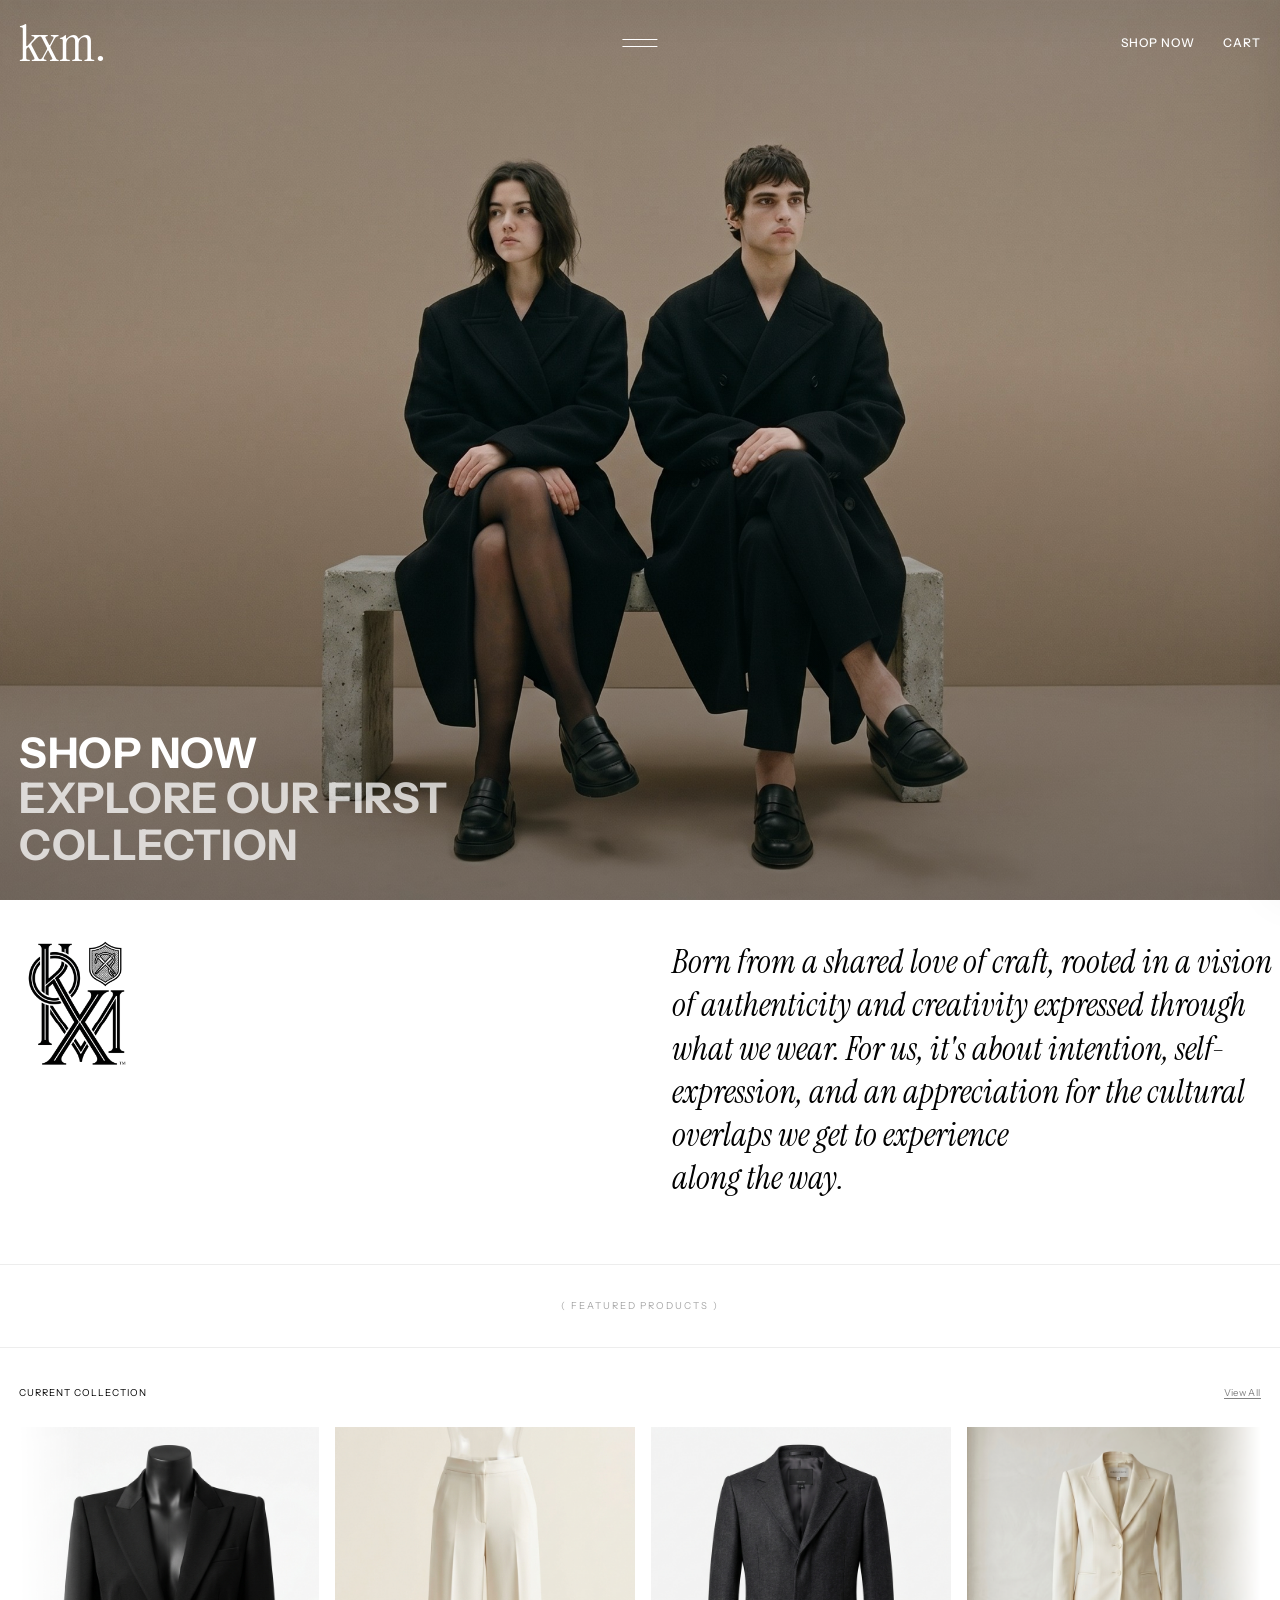
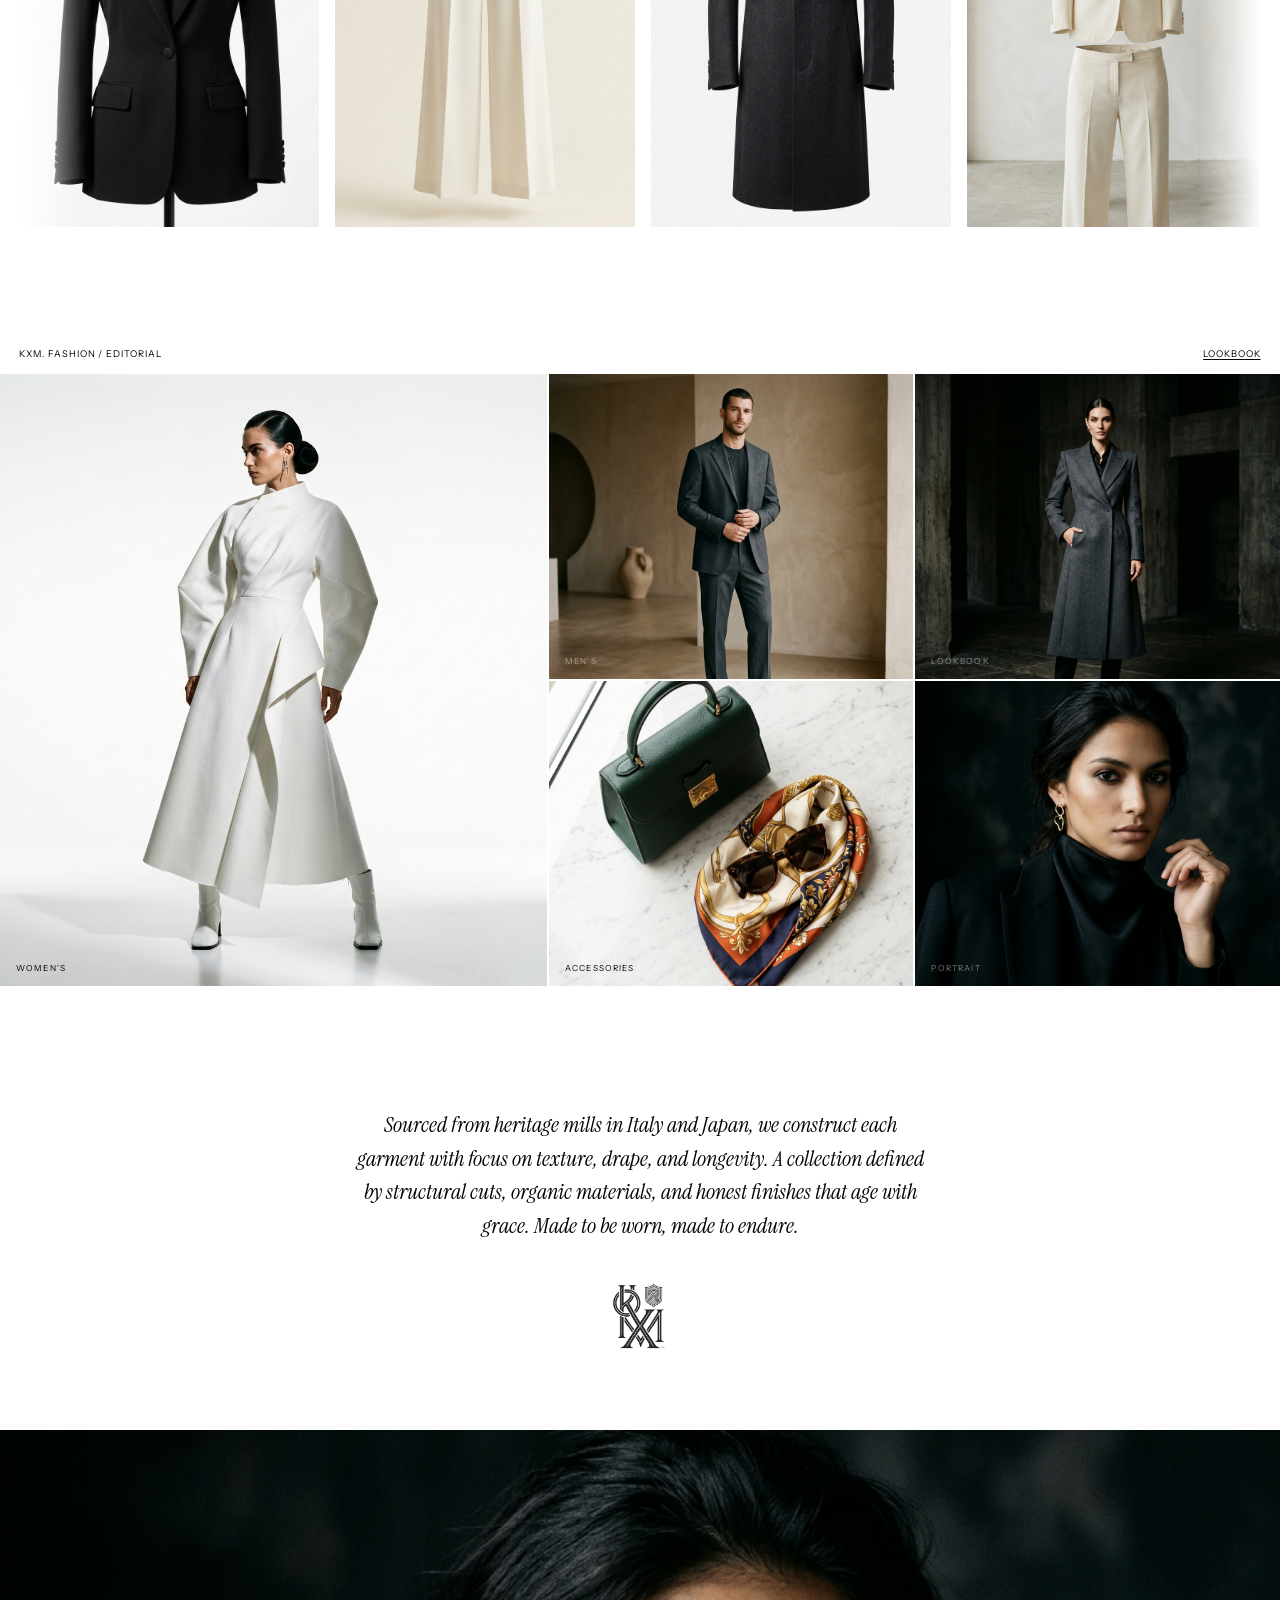
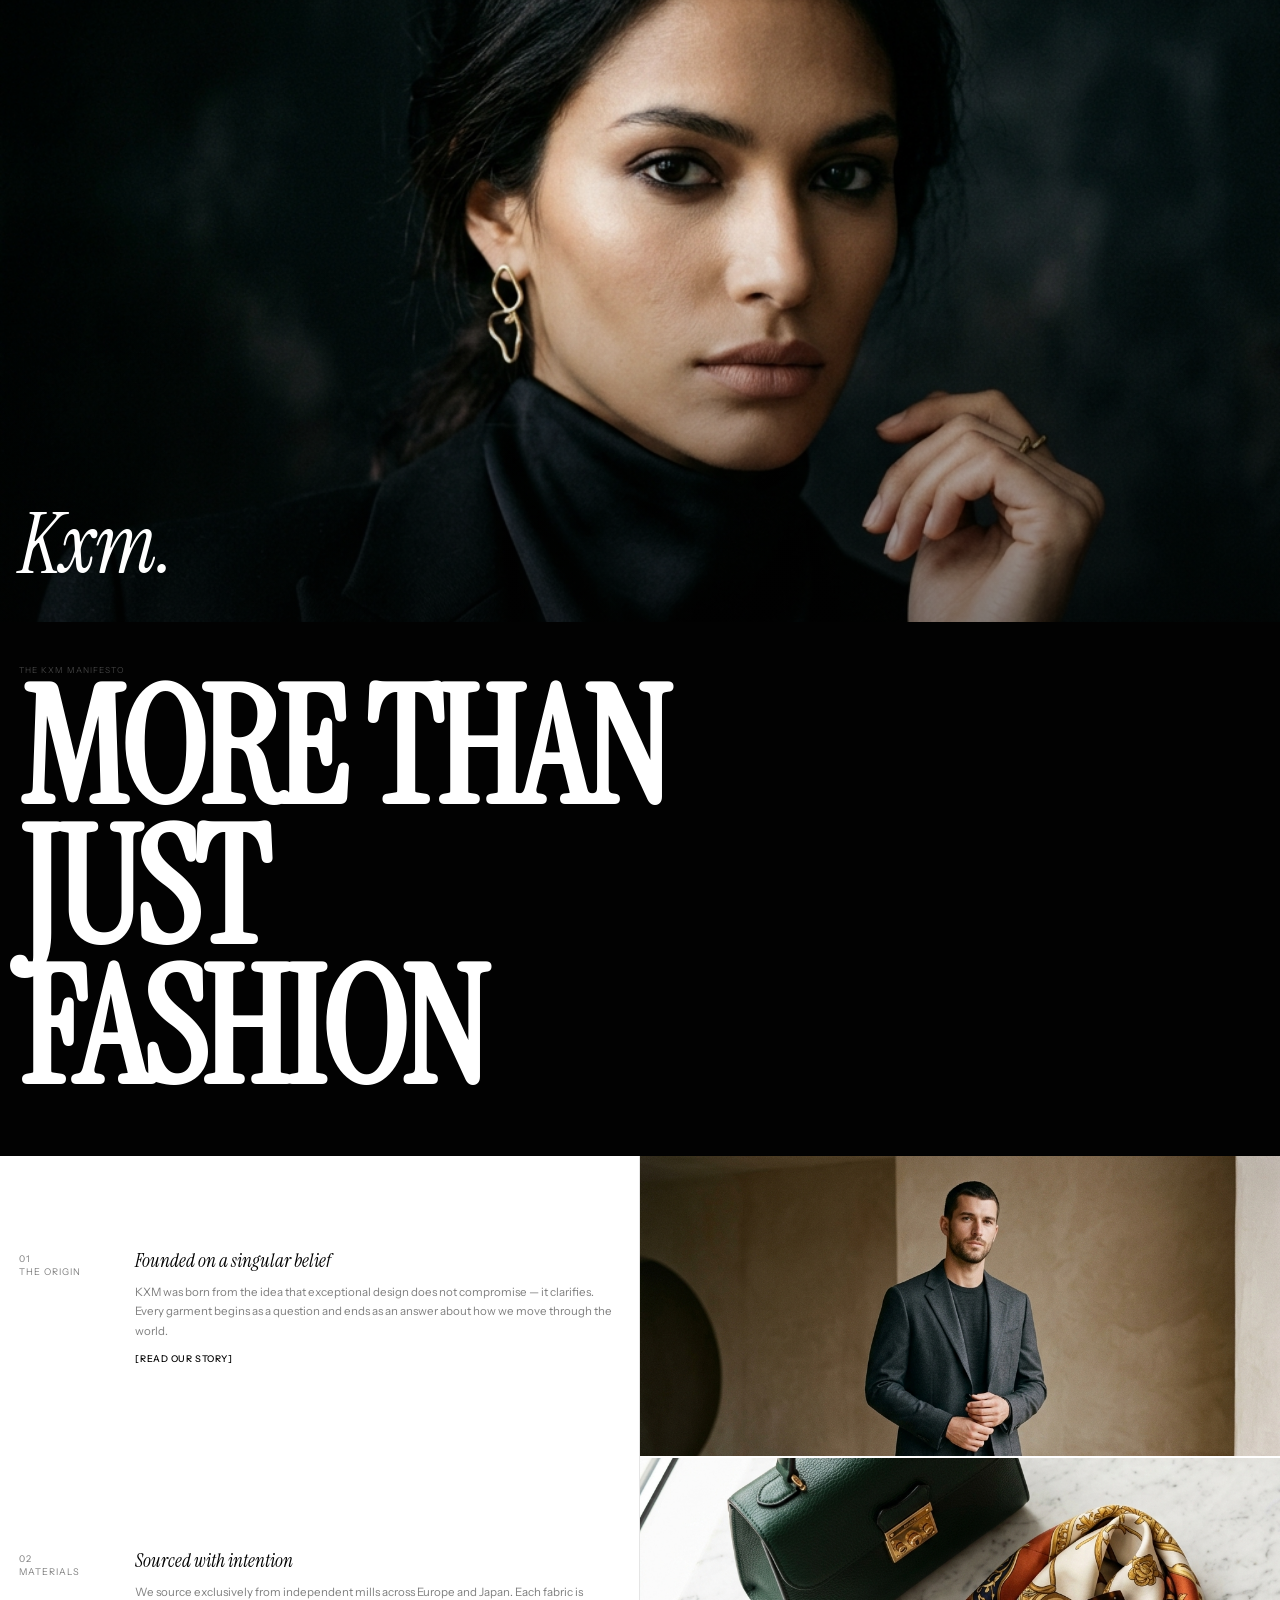
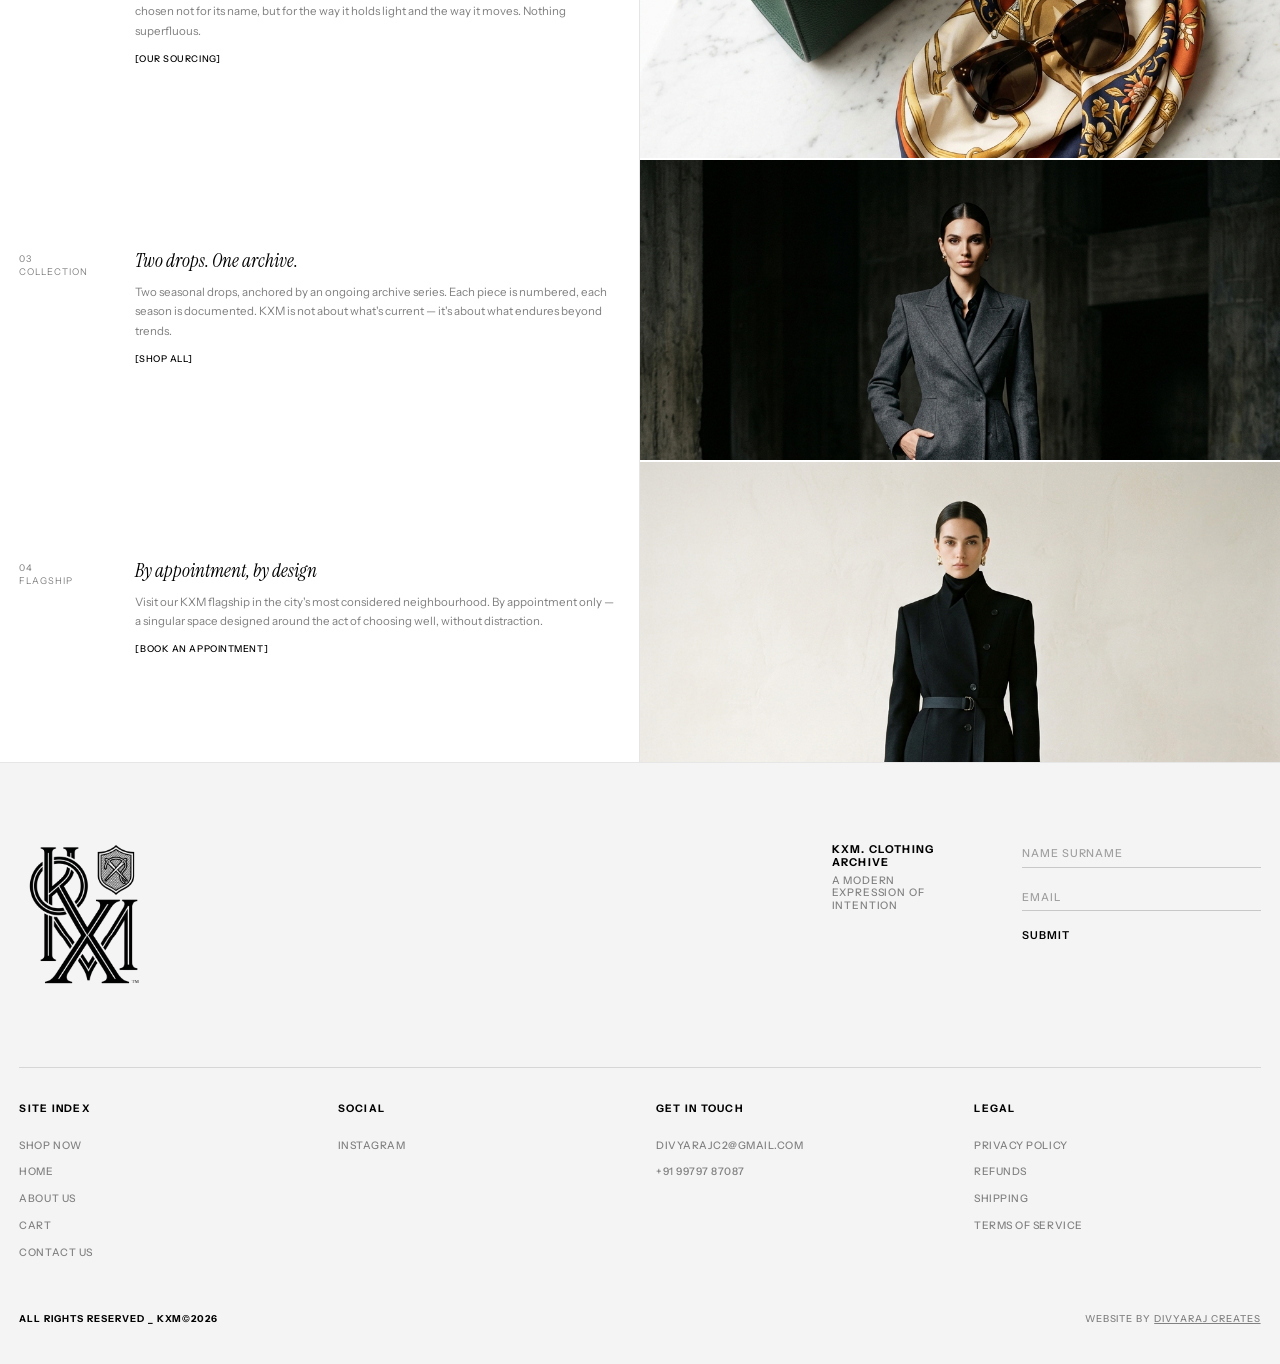
==== commit 36fb3ff2: "feat: homepage polish — clickable marquee cards, edge fade, real story links, CTA hover, mobile gaps" ====
--- a/index.html
+++ b/index.html
@@ -564,6 +564,10 @@
       color: rgba(255,255,255,0.75);
       line-height: 1.1;
     }
+    .hero-cta { transition: opacity 0.3s ease; }
+    .hero-cta:hover { opacity: 0.82; }
+    .hero-cta:hover .hero-cta-sub { color: rgba(255,255,255,0.95); }
+    .hero-cta-sub { transition: color 0.3s ease; }
 
     /* Scroll indicator bottom-right */
     .hero-scroll {
@@ -682,6 +686,8 @@
       overflow: hidden;
       width: 100%;
       padding-bottom: 2.5rem;
+      -webkit-mask-image: linear-gradient(90deg, transparent 0, #000 5%, #000 95%, transparent 100%);
+      mask-image: linear-gradient(90deg, transparent 0, #000 5%, #000 95%, transparent 100%);
     }
 
     /* ── The scrolling track — duplicated items for seamless loop ── */
@@ -710,6 +716,11 @@
       color: inherit;
       text-decoration: none;
     }
+    a.product-card {
+      display: block;
+      text-decoration: none;
+      color: inherit;
+    }
     .product-card-img {
       width: 300px;
       height: 400px;
@@ -734,7 +745,6 @@
       z-index: 1;
     }
     .product-card:hover .product-card-img img.default-img {
-      opacity: 0;
       transform: scale(1.04);
     }
     .product-card:hover .product-card-img img.hover-img {
@@ -1335,6 +1345,13 @@
     }
     .skip-link:focus {
       top: var(--margin);
+    }
+
+    @media (max-width: 900px) {
+      #brand-intro { grid-template-columns: 1fr; }
+      .brand-intro-right { padding-left: var(--margin); padding-right: var(--margin); }
+      .brand-intro-footer { grid-column: auto; }
+      #lifestyle { height: 62vh; min-height: 420px; }
     }
   </style>
 </head>
@@ -1594,7 +1611,7 @@
             compromise — it clarifies. Every garment begins as a question
             and ends as an answer about how we move through the world.
           </p>
-          <a href="about.html" class="content-block-link">[Read our story]</a>
+          <a href="lookbook.html" class="content-block-link">[Read our story]</a>
         </div>
       </div>
 
@@ -1607,7 +1624,7 @@
             Japan. Each fabric is chosen not for its name, but for the way
             it holds light and the way it moves. Nothing superfluous.
           </p>
-          <a href="about.html#materials" class="content-block-link">[Our sourcing]</a>
+          <a href="#brand-statement" class="content-block-link">[Our sourcing]</a>
         </div>
       </div>
 
@@ -1746,7 +1763,7 @@
           ? `<img class="hover-img" src="${product.images[1]}" alt="" loading="lazy" />`
           : '';
         const defaultAlt = isDuplicate ? '' : `KXM ${product.name}`;
-        const ariaAttr = isDuplicate ? ' aria-hidden="true"' : ` aria-label="${product.name} - ${product.price}"`;
+        const ariaAttr = isDuplicate ? ' aria-hidden="true" tabindex="-1"' : ` aria-label="${product.name} - ${product.price}"`;
         return `
         <a href="product.html?id=${id}" class="product-card"${ariaAttr}>
           <div class="product-card-img">
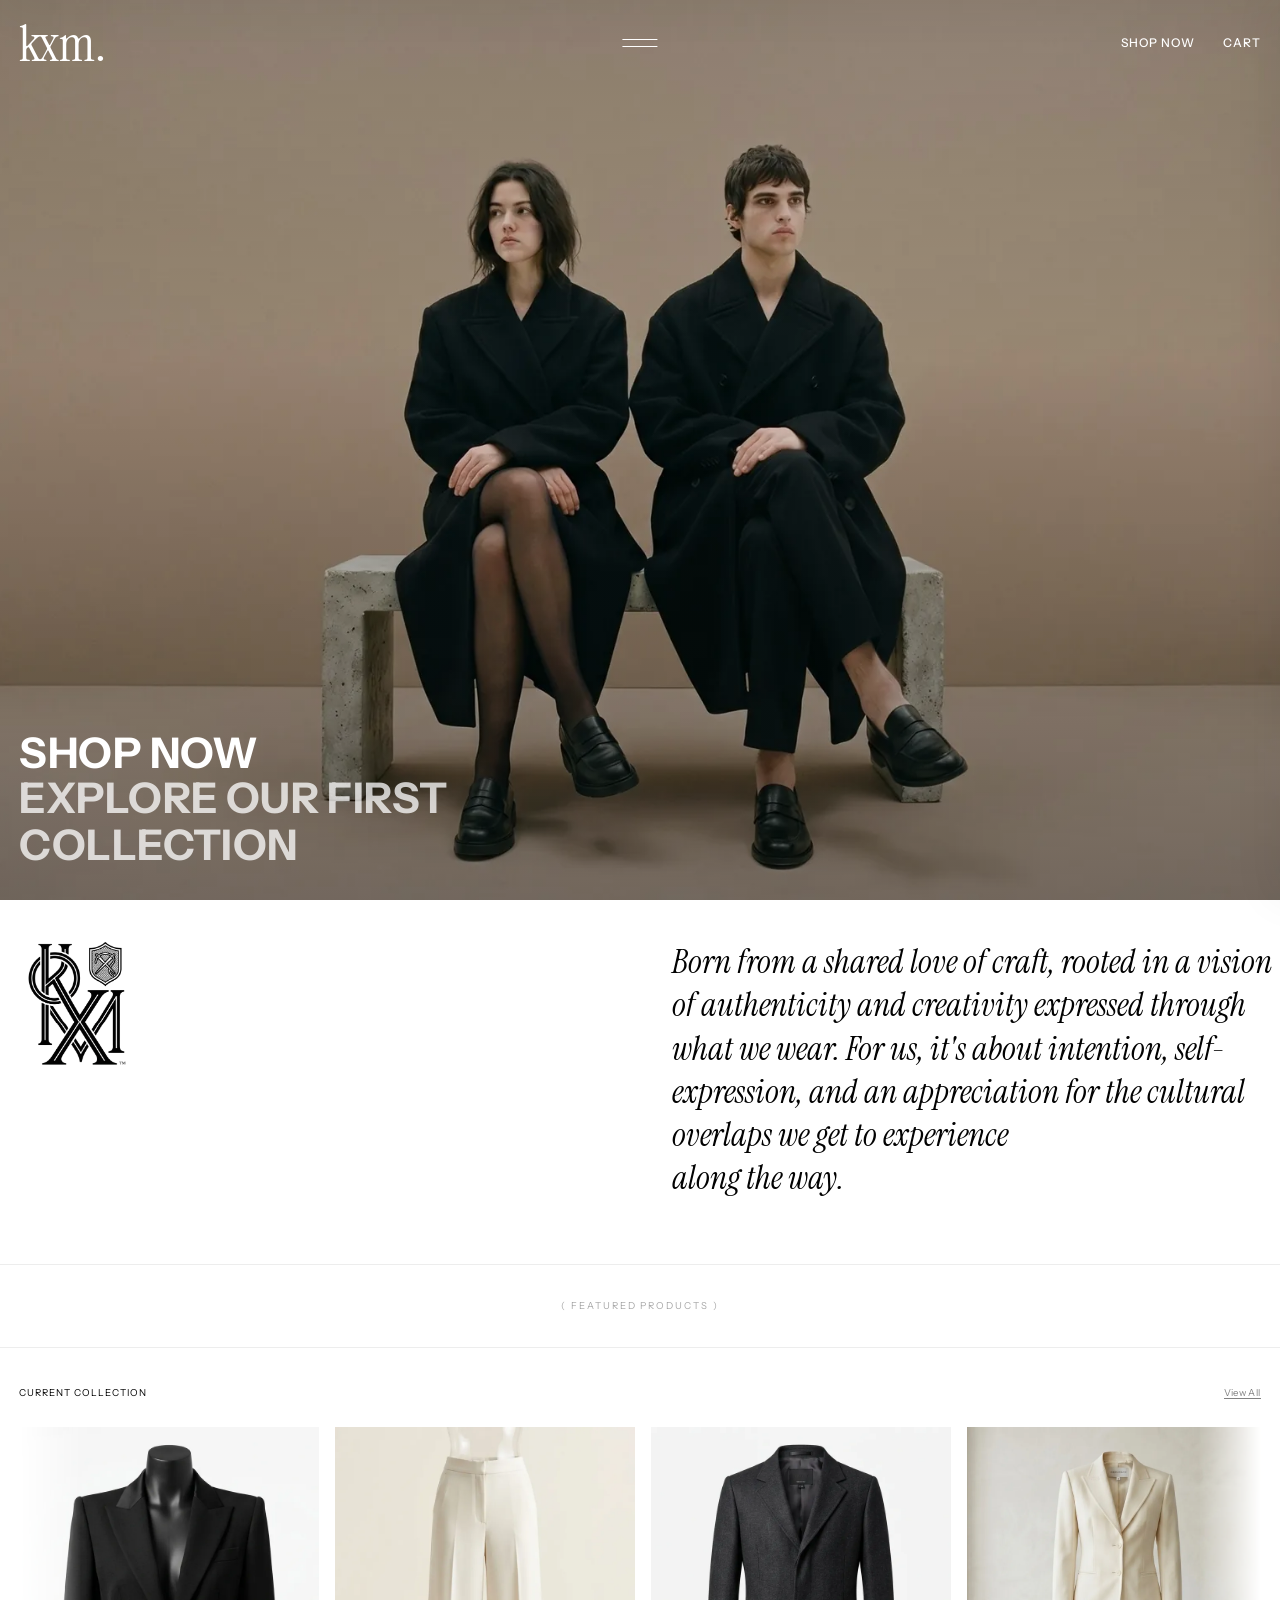
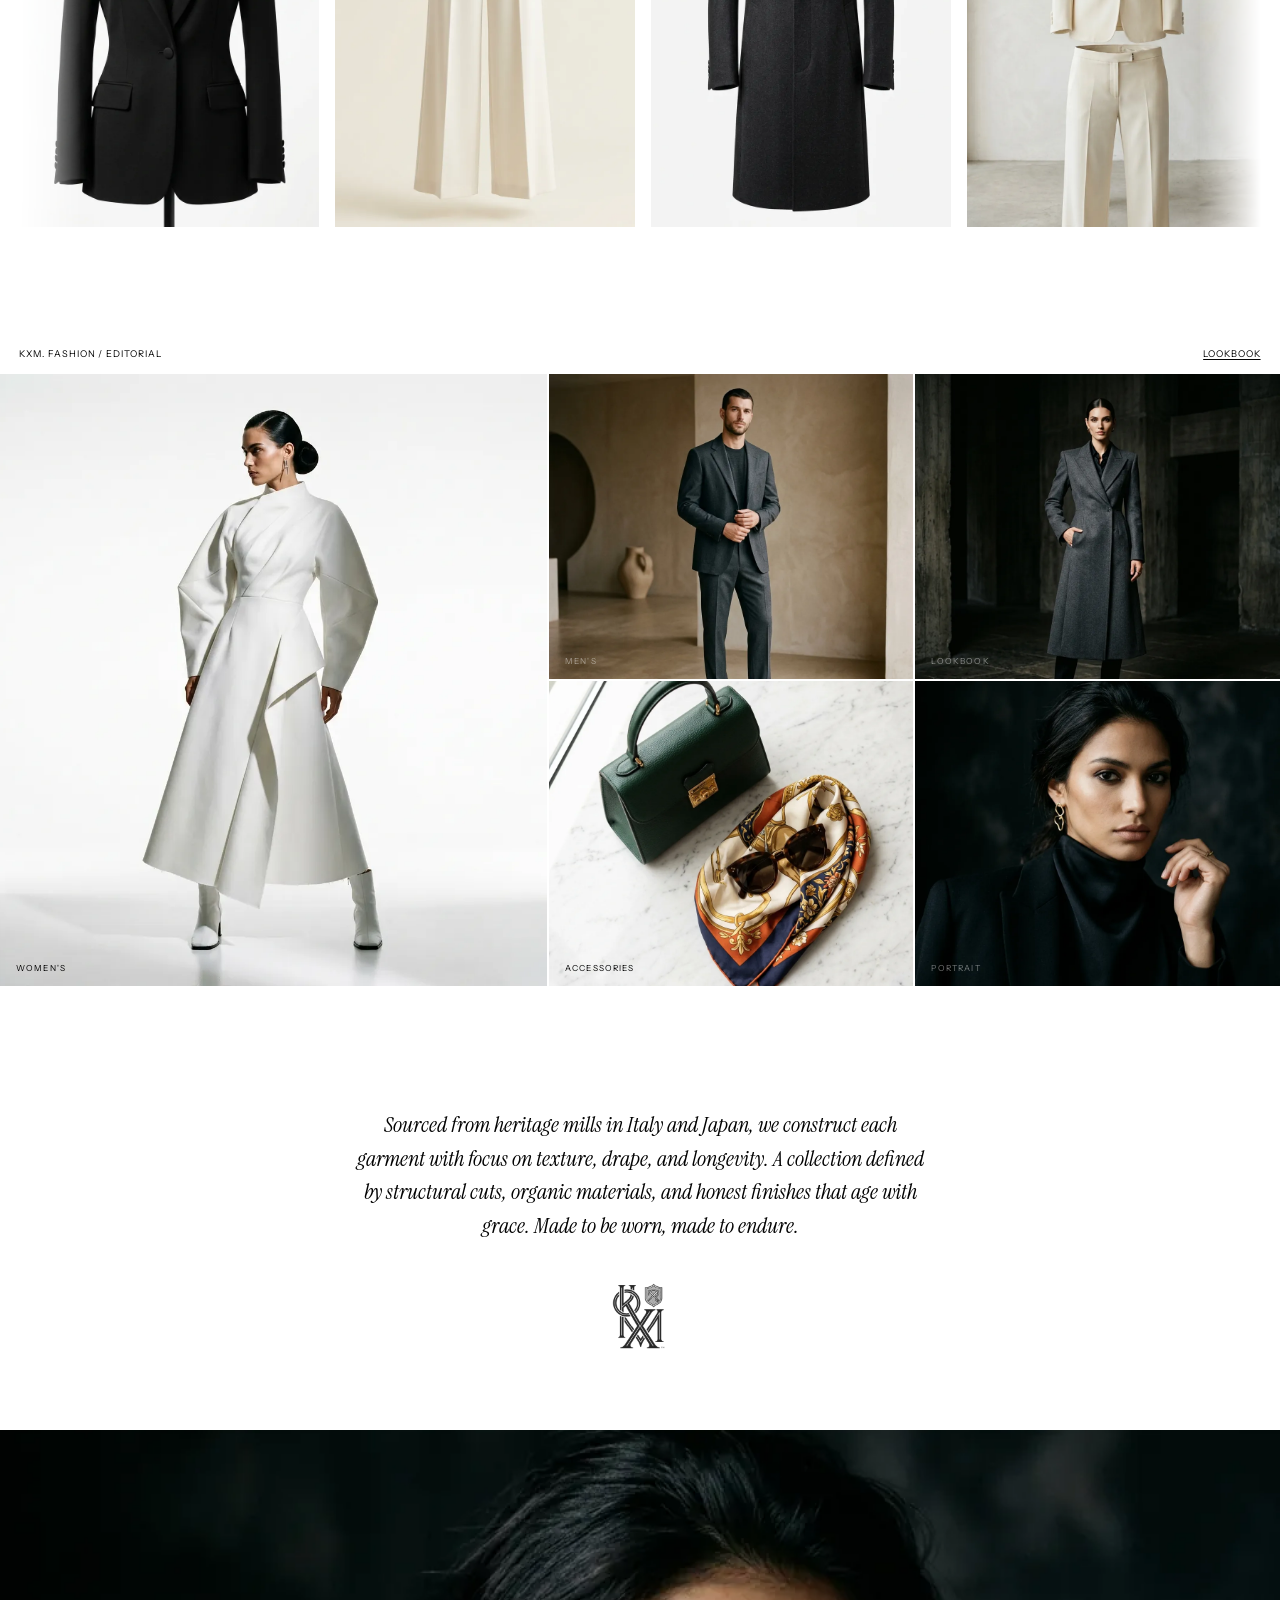
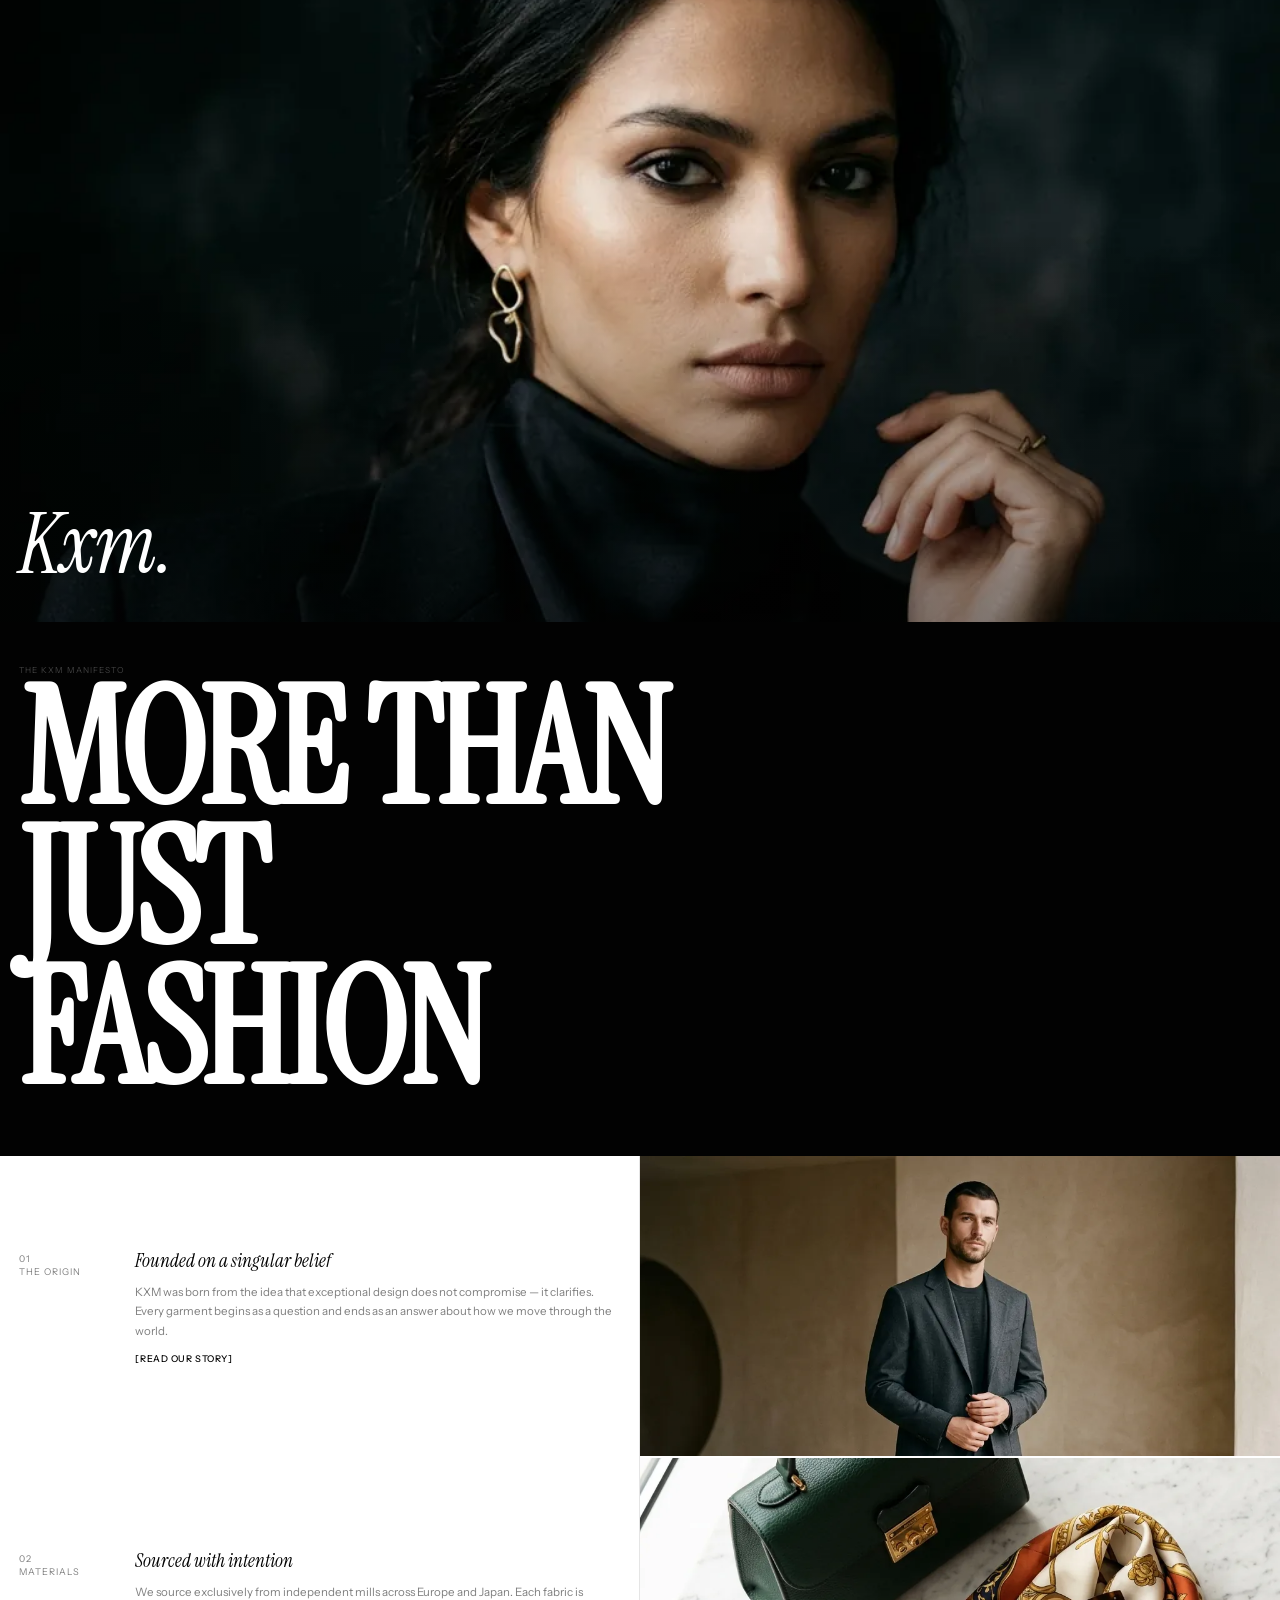
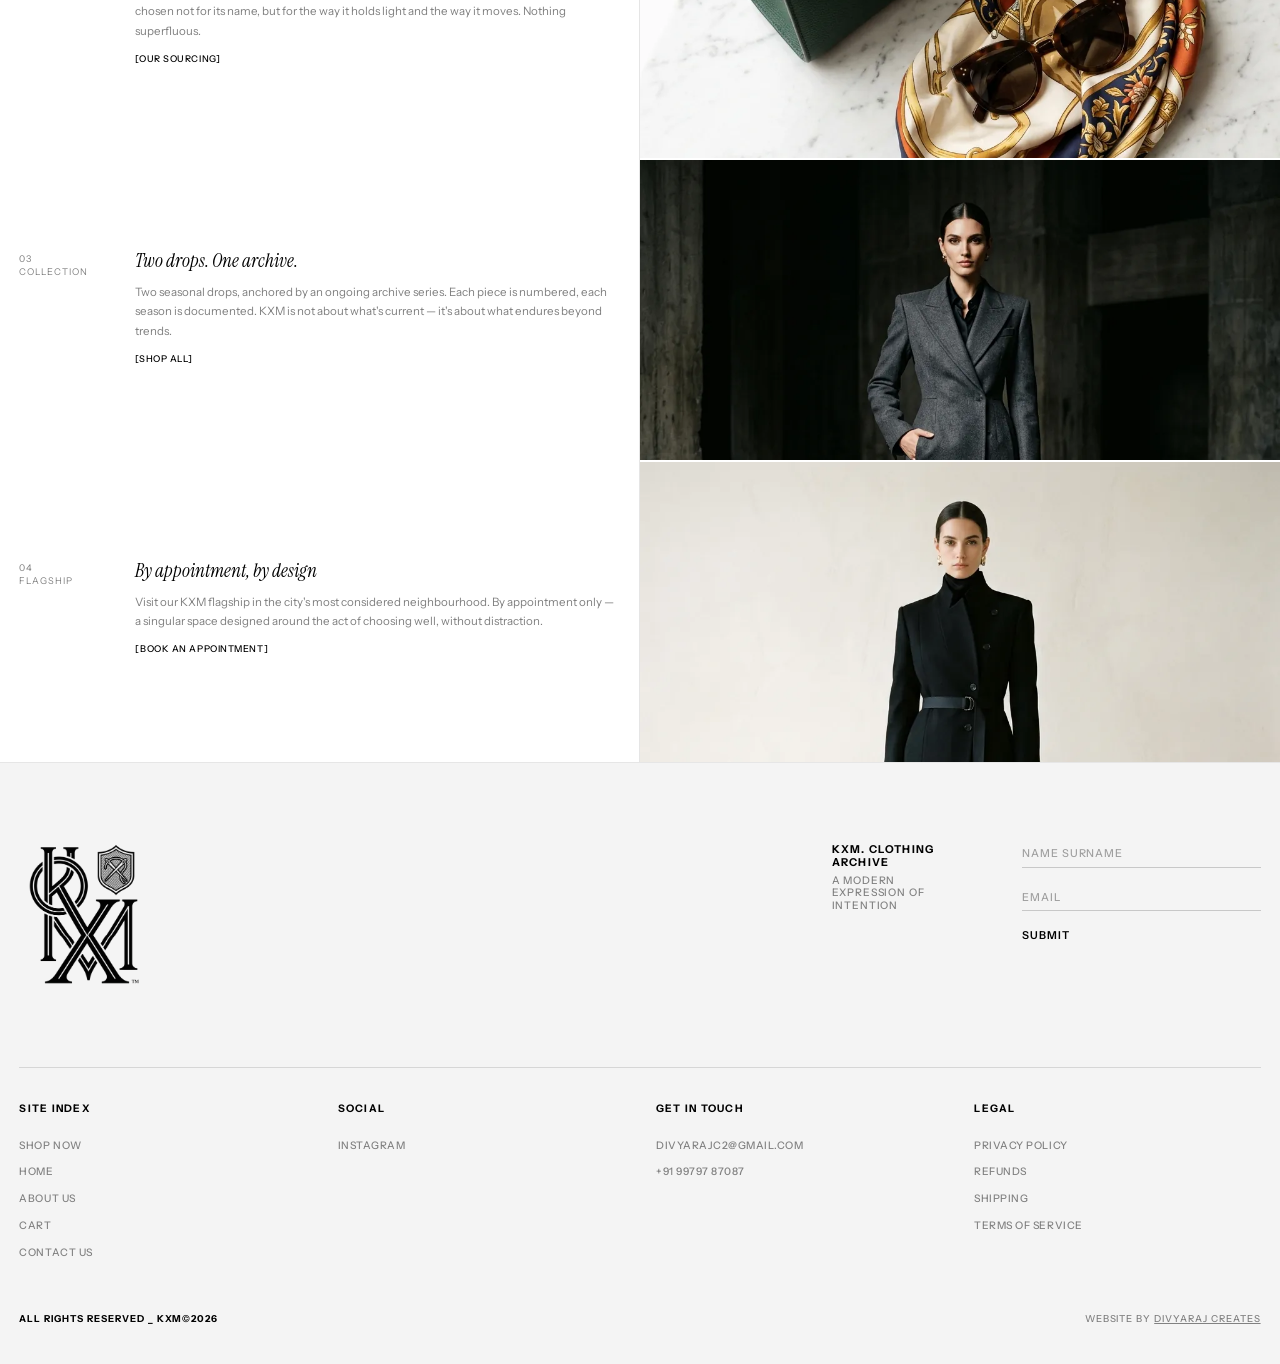
==== commit fb40cbd4: "perf: K1 image rescue — replace 92.5MB PNGs with role-sized WebP (0.79MB), add dimensions and hero p" ====
--- a/index.html
+++ b/index.html
@@ -42,7 +42,9 @@
   <meta property="og:description" content="Informed by culture, within the context of today's world. KXM produces refined clothing that makes space for both intention and freedom." />
   <meta property="og:image" content="https://kxm-by-divyaraj.vercel.app/assets/images/hero-image.png" />
 
-  <!-- Twitter Card -->
+  
+  <link rel="preload" as="image" href="assets/images/hero-image.webp" fetchpriority="high" />
+<!-- Twitter Card -->
   <meta name="twitter:card" content="summary_large_image" />
   <meta name="twitter:url" content="https://kxm-by-divyaraj.vercel.app/" />
   <meta name="twitter:title" content="KXM — More Than Just Fashion" />
@@ -1454,8 +1456,8 @@
   ══════════════════════════════ -->
   <section id="hero" aria-label="KXM Current Collection">
     <div class="hero-img">
-      <img
-        src="assets/images/hero-image.png"
+      <img width="1920" height="1072"
+        src="assets/images/hero-image.webp"
         alt="Model in tailored luxury coat from KXM collection"
         loading="eager"
       />
@@ -1480,9 +1482,9 @@
 
     <!-- Left: KXM logo mark, large, top-left -->
     <div class="brand-intro-left">
-      <img
+      <img width="384" height="407" decoding="async"
         class="brand-intro-logo"
-        src="assets/images/kxm-logo-black.png"
+        src="assets/images/kxm-logo-black.webp"
         alt="KXM Logo"
       />
     </div>
@@ -1529,23 +1531,23 @@
     </div>
     <div class="editorial-grid">
       <a href="shop.html" class="ed-cell ed-cell--span">
-        <img src="assets/images/lookbook-1aa.png" alt="White Edition draped outfit study" loading="lazy" />
+        <img width="1024" height="1024" decoding="async" src="assets/images/lookbook-1aa.webp" alt="White Edition draped outfit study" loading="lazy" />
         <span class="ed-cell-label label-dark">Women's</span>
       </a>
       <a href="shop.html" class="ed-cell">
-        <img class="img-pos-top" src="assets/images/collection-men.png" alt="Men's collection structured tailoring" loading="lazy" />
+        <img width="1024" height="1024" decoding="async" class="img-pos-top" src="assets/images/collection-men.webp" alt="Men's collection structured tailoring" loading="lazy" />
         <span class="ed-cell-label">Men's</span>
       </a>
       <a href="lookbook.html" class="ed-cell">
-        <img class="img-pos-top" src="assets/images/lookbook-2.png" alt="Dark studies editorial portrait" loading="lazy" />
+        <img width="1024" height="1024" decoding="async" class="img-pos-top" src="assets/images/lookbook-2.webp" alt="Dark studies editorial portrait" loading="lazy" />
         <span class="ed-cell-label">Lookbook</span>
       </a>
       <a href="shop.html?category=accessories" class="ed-cell">
-        <img src="assets/images/collection-accessories.png" alt="Handcrafted leather accessories and tote bag" loading="lazy" />
+        <img width="1024" height="1024" decoding="async" src="assets/images/collection-accessories.webp" alt="Handcrafted leather accessories and tote bag" loading="lazy" />
         <span class="ed-cell-label label-dark">Accessories</span>
       </a>
       <div class="ed-cell">
-        <img src="assets/images/about-editorial.png" alt="Textile artisan portrait" loading="lazy" />
+        <img width="1024" height="1024" decoding="async" src="assets/images/about-editorial.webp" alt="Textile artisan portrait" loading="lazy" />
         <span class="ed-cell-label">Portrait</span>
       </div>
     </div>
@@ -1565,9 +1567,9 @@
     </div>
     <div class="bs-divider js-reveal js-reveal-delay-2">
       <!-- KXM logo mark centered — exact placement as Odd Ritual's badge -->
-      <img
+      <img width="384" height="407" decoding="async"
         class="bs-logo"
-        src="assets/images/kxm-logo-black.png"
+        src="assets/images/kxm-logo-black.webp"
         alt="KXM"
         aria-hidden="true"
       />
@@ -1578,7 +1580,7 @@
        LIFESTYLE FULL-BLEED
   ══════════════════════════════ -->
   <section id="lifestyle" aria-label="KXM Lifestyle">
-    <img src="assets/images/about-editorial.png" alt="Artisan portrait in heritage textile workshop" loading="lazy" />
+    <img width="1024" height="1024" decoding="async" src="assets/images/about-editorial.webp" alt="Artisan portrait in heritage textile workshop" loading="lazy" />
     <div class="lifestyle-overlay"></div>
     <div class="lifestyle-text">
       <p class="lifestyle-script">Kxm.</p>
@@ -1657,16 +1659,16 @@
 
     <div class="content-right">
       <div class="content-img">
-        <img class="img-pos-top" src="assets/images/collection-men.png" alt="Minimalist menswear tailoring silhouette" loading="lazy" />
+        <img width="1024" height="1024" decoding="async" class="img-pos-top" src="assets/images/collection-men.webp" alt="Minimalist menswear tailoring silhouette" loading="lazy" />
       </div>
       <div class="content-img">
-        <img src="assets/images/collection-accessories.png" alt="Artisanal leather bag and strap detail" loading="lazy" />
+        <img width="1024" height="1024" decoding="async" src="assets/images/collection-accessories.webp" alt="Artisanal leather bag and strap detail" loading="lazy" />
       </div>
       <div class="content-img">
-        <img class="img-pos-top" src="assets/images/lookbook-2.png" alt="Close-up fabric drape and texture study" loading="lazy" />
+        <img width="1024" height="1024" decoding="async" class="img-pos-top" src="assets/images/lookbook-2.webp" alt="Close-up fabric drape and texture study" loading="lazy" />
       </div>
       <div class="content-img">
-        <img class="img-pos-top" src="assets/images/hero.png" alt="Editorial landscape model portrait" loading="lazy" />
+        <img width="1024" height="1024" decoding="async" class="img-pos-top" src="assets/images/hero.webp" alt="Editorial landscape model portrait" loading="lazy" />
       </div>
     </div>
   </section>
@@ -1679,9 +1681,9 @@
     <!-- Top row: Logo on left, Slogan + Form on right -->
     <div class="footer-main-row">
       <div class="footer-logo-col">
-        <img
+        <img width="384" height="407" decoding="async"
           class="footer-logo-img"
-          src="assets/images/kxm-logo-black.png"
+          src="assets/images/kxm-logo-black.webp"
           alt="KXM Logo"
         />
       </div>
@@ -1760,14 +1762,14 @@
     if (productsTrack && window.KXM_PRODUCTS) {
       const renderCard = (id, product, isDuplicate) => {
         const hoverImg = (product.images && product.images[1])
-          ? `<img class="hover-img" src="${product.images[1]}" alt="" loading="lazy" />`
+          ? `<img class="hover-img" src="${product.images[1]}" alt="" loading="lazy" ${window.KXM_IMG_ATTRS(product.images[1])} />`
           : '';
         const defaultAlt = isDuplicate ? '' : `KXM ${product.name}`;
         const ariaAttr = isDuplicate ? ' aria-hidden="true" tabindex="-1"' : ` aria-label="${product.name} - ${product.price}"`;
         return `
         <a href="product.html?id=${id}" class="product-card"${ariaAttr}>
           <div class="product-card-img">
-            <img class="default-img" src="${product.images[0]}" alt="${defaultAlt}" loading="lazy" />
+            <img class="default-img" src="${product.images[0]}" alt="${defaultAlt}" loading="lazy" ${window.KXM_IMG_ATTRS(product.images[0])} />
             ${hoverImg}
           </div>
           <div class="product-card-info">
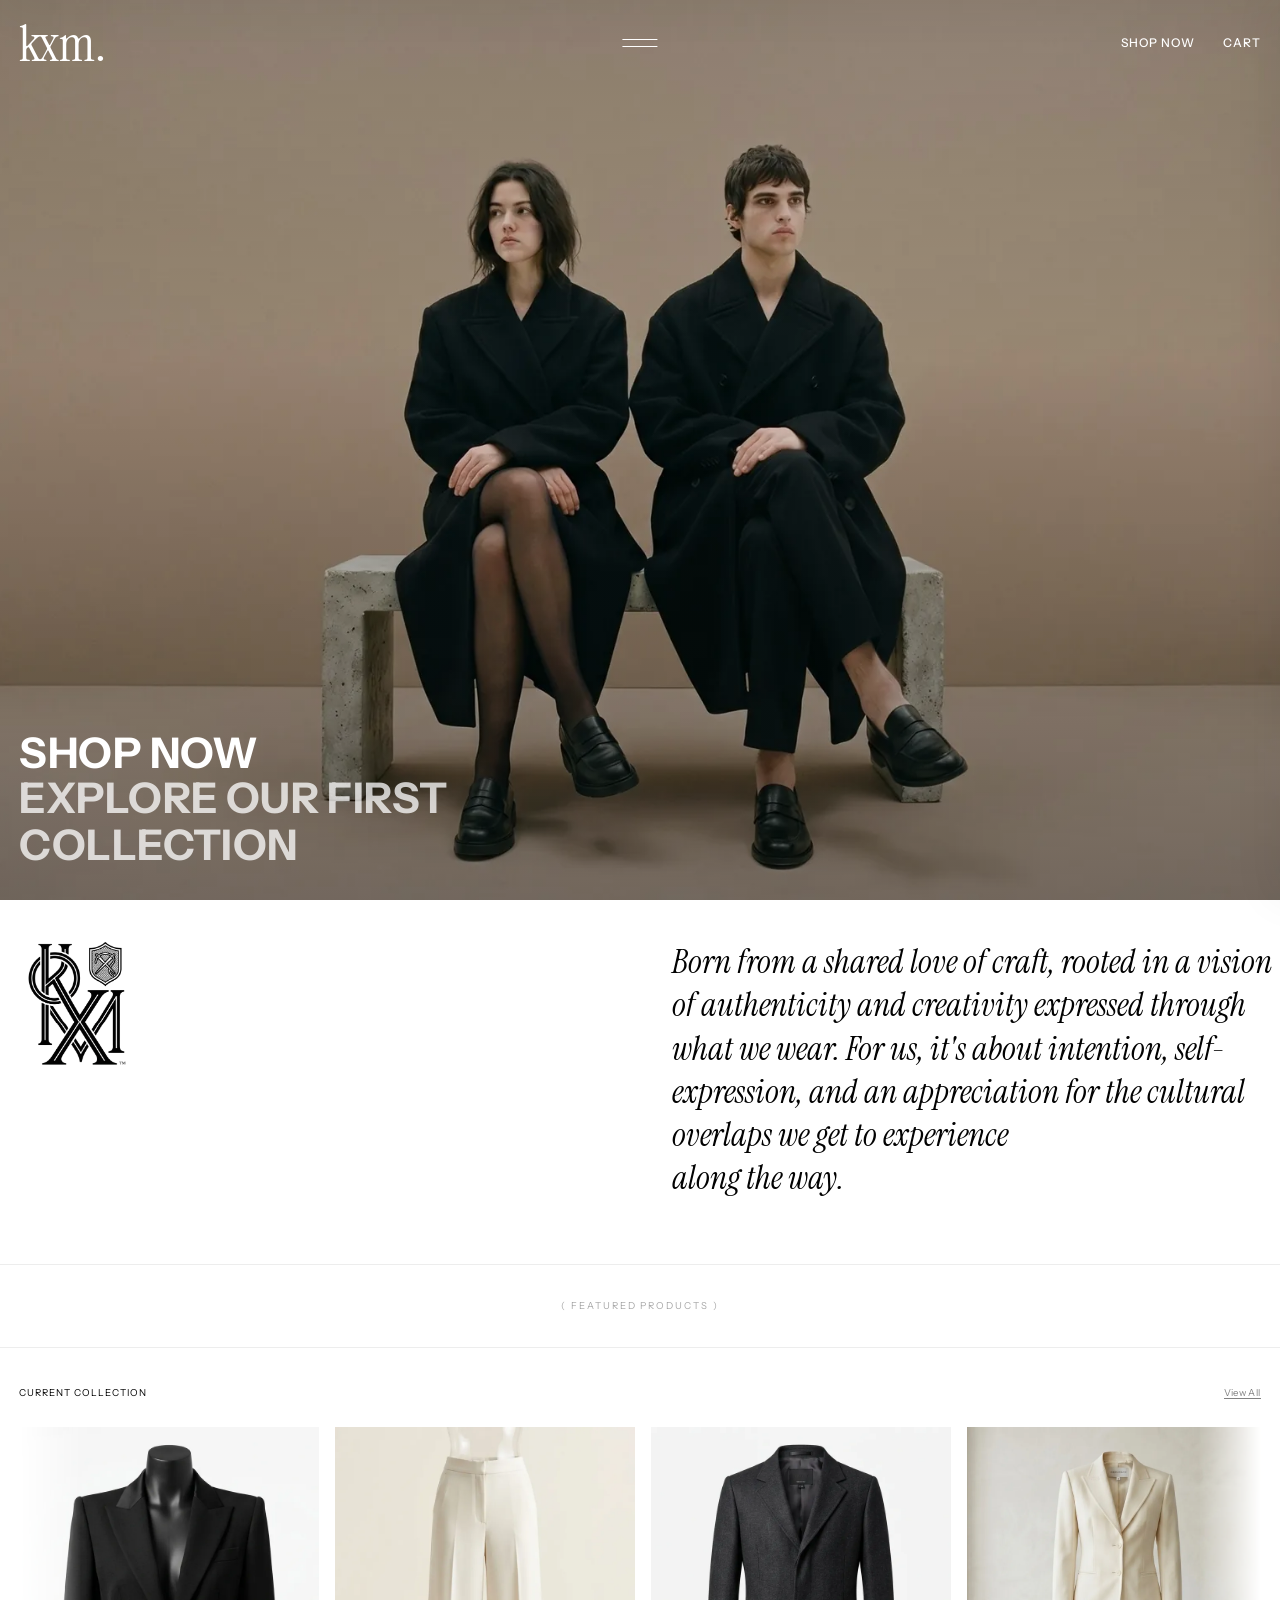
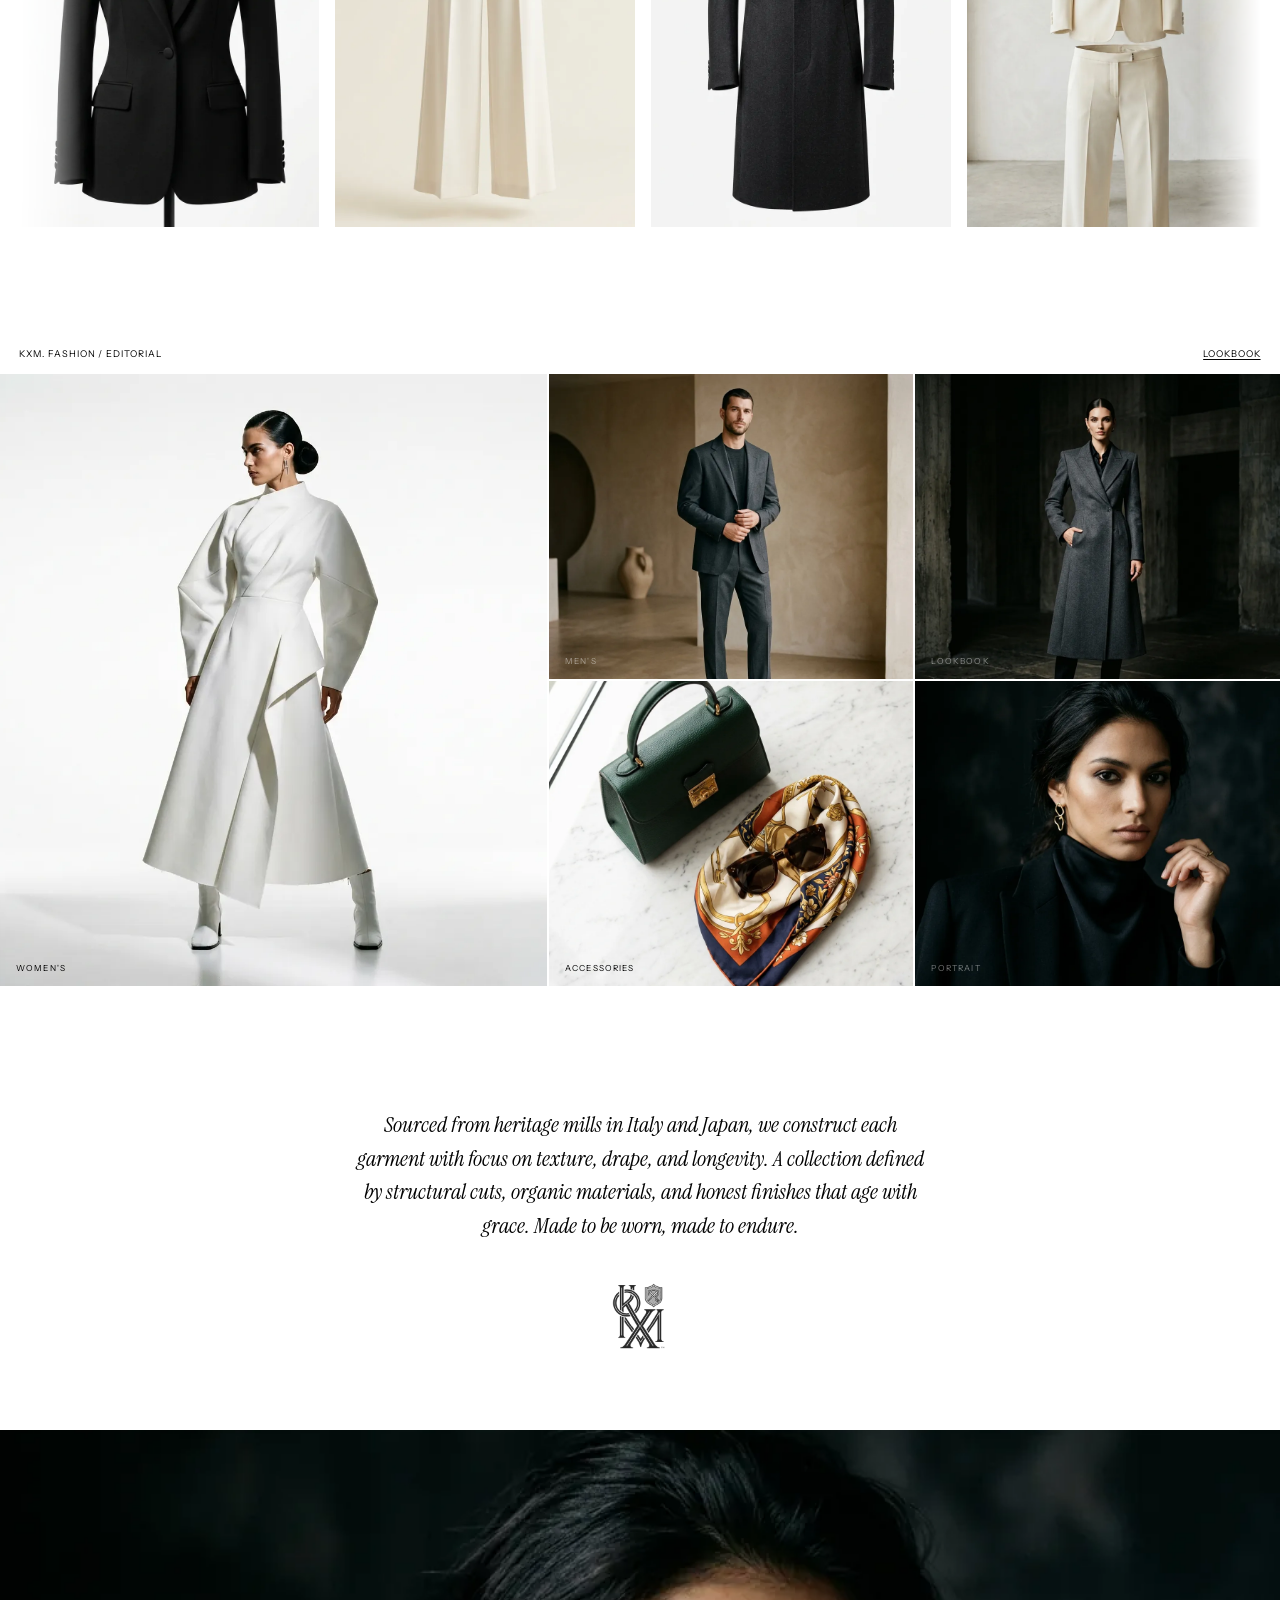
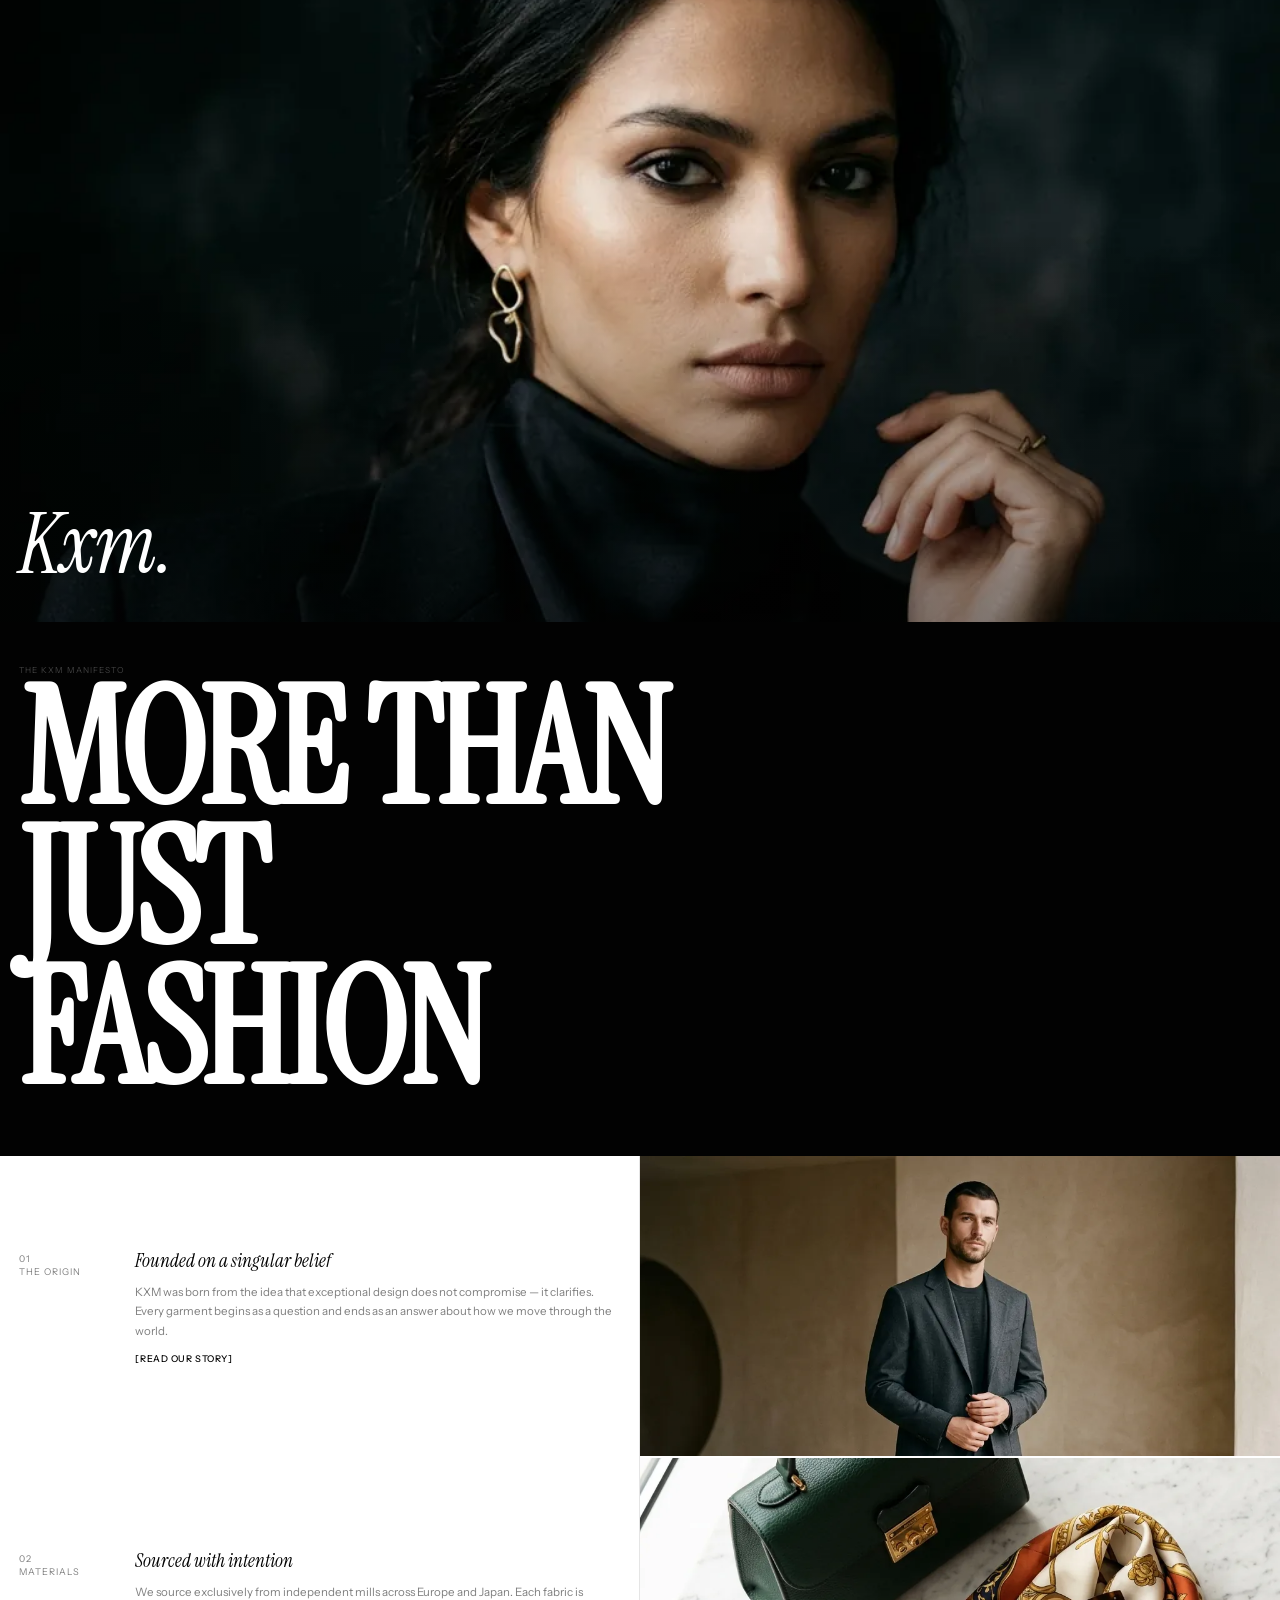
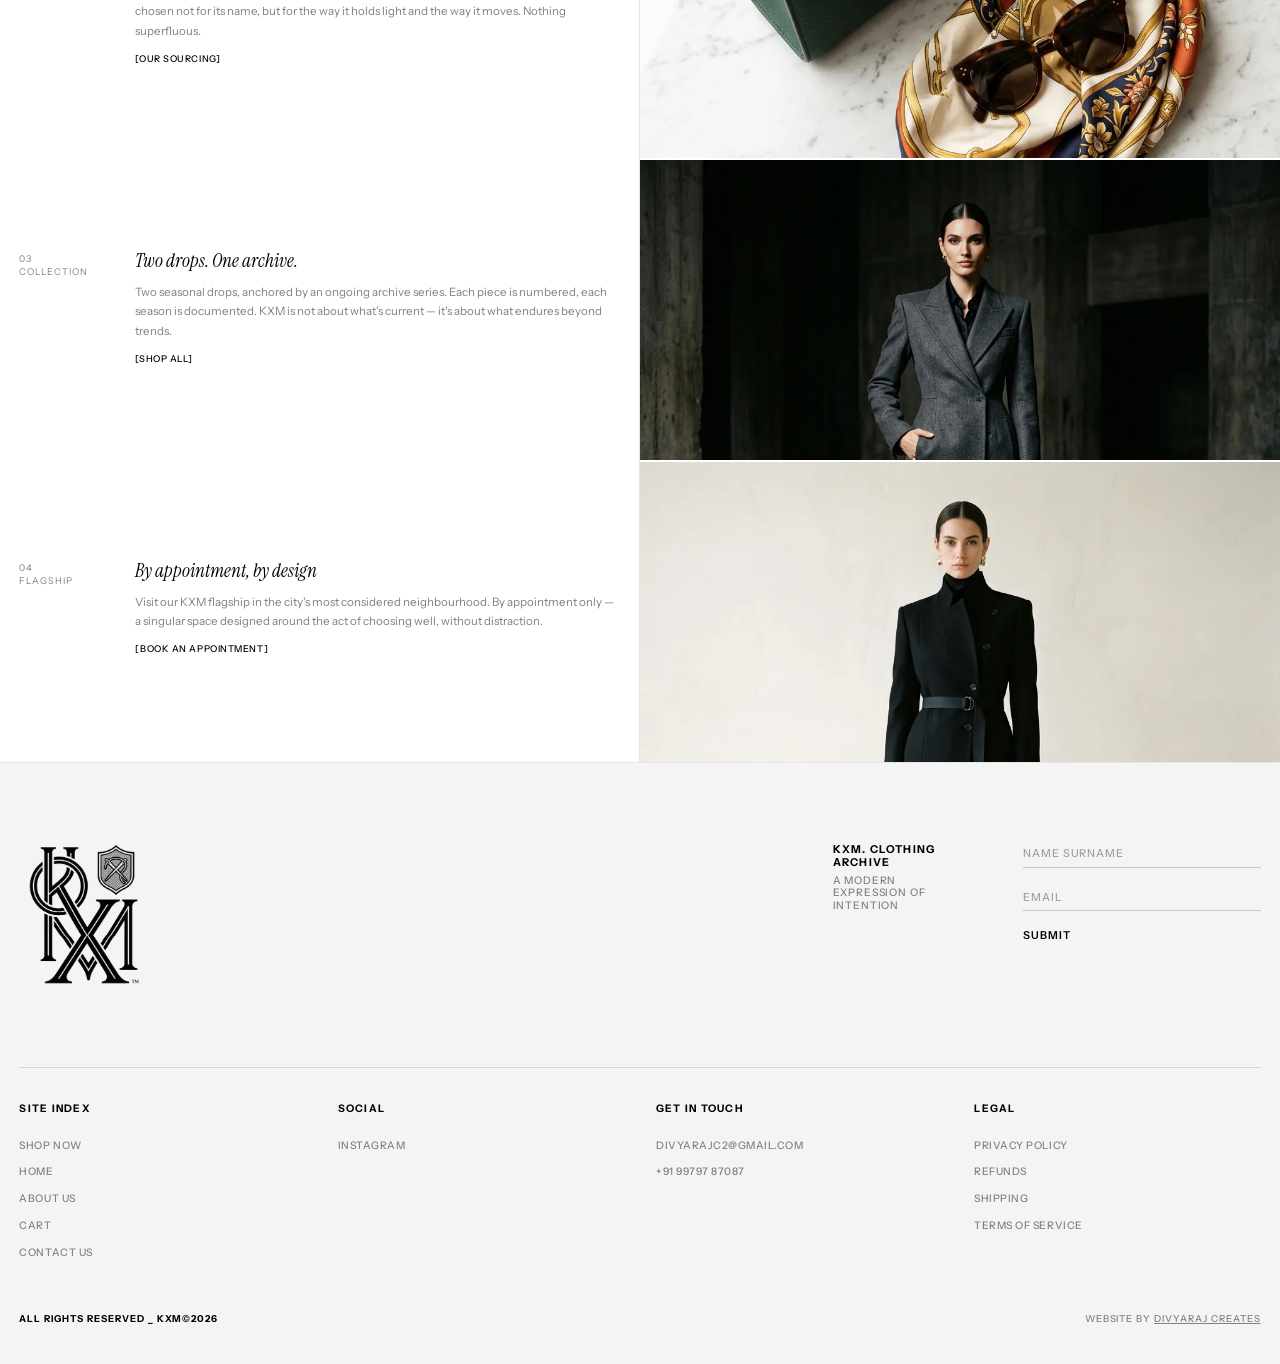
==== commit e13f7c08: "perf(k3): font self-hosting, og-image, noscript reveal fallback, repo hygiene" ====
--- a/index.html
+++ b/index.html
@@ -40,7 +40,7 @@
   <meta property="og:url" content="https://kxm-by-divyaraj.vercel.app/" />
   <meta property="og:title" content="KXM — More Than Just Fashion" />
   <meta property="og:description" content="Informed by culture, within the context of today's world. KXM produces refined clothing that makes space for both intention and freedom." />
-  <meta property="og:image" content="https://kxm-by-divyaraj.vercel.app/assets/images/hero-image.png" />
+  <meta property="og:image" content="https://kxm-by-divyaraj.vercel.app/og-image.jpg" />
 
   
   <link rel="preload" as="image" href="assets/images/hero-image.webp" fetchpriority="high" />
@@ -49,12 +49,11 @@
   <meta name="twitter:url" content="https://kxm-by-divyaraj.vercel.app/" />
   <meta name="twitter:title" content="KXM — More Than Just Fashion" />
   <meta name="twitter:description" content="Informed by culture, within the context of today's world. KXM produces refined clothing that makes space for both intention and freedom." />
-  <meta name="twitter:image" content="https://kxm-by-divyaraj.vercel.app/assets/images/hero-image.png" />
+  <meta name="twitter:image" content="https://kxm-by-divyaraj.vercel.app/og-image.jpg" />
 
   <!-- Instrument Serif — confirmed used by Odd Ritual via Google WebFont loader -->
-  <link rel="preconnect" href="https://fonts.googleapis.com" />
-  <link rel="preconnect" href="https://fonts.gstatic.com" crossorigin />
-  <link href="https://fonts.googleapis.com/css2?family=Instrument+Sans:ital,wght@0,400..700;1,400..700&family=Instrument+Serif:ital@0;1&display=swap" rel="stylesheet" />
+  <link rel="stylesheet" href="assets/css/fonts.css" />
+  <noscript><style>.js-reveal{opacity:1!important;transform:none!important}</style></noscript>
 
   <style>
     /* ─────────────────────────────────────────
--- a/assets/css/fonts.css
+++ b/assets/css/fonts.css
@@ -0,0 +1,79 @@
+/* KXM self-hosted fonts — mirrors Google css2 (Instrument Sans var 400..700 ital;
+   Instrument Serif ital; display=swap) subsets latin+latin-ext.
+   Generated by K3 build; byte-identical files, local urls. Do not hand-edit. */
+/* latin-ext */
+@font-face {
+  font-family: 'Instrument Sans';
+  font-style: italic;
+  font-weight: 400 700;
+  font-stretch: 100%;
+  font-display: swap;
+  src: url('../fonts/instrument-sans-italic-latin-ext.woff2') format('woff2');
+  unicode-range: U+0100-02BA, U+02BD-02C5, U+02C7-02CC, U+02CE-02D7, U+02DD-02FF, U+0304, U+0308, U+0329, U+1D00-1DBF, U+1E00-1E9F, U+1EF2-1EFF, U+2020, U+20A0-20AB, U+20AD-20C4, U+2113, U+2C60-2C7F, U+A720-A7FF;
+}
+/* latin */
+@font-face {
+  font-family: 'Instrument Sans';
+  font-style: italic;
+  font-weight: 400 700;
+  font-stretch: 100%;
+  font-display: swap;
+  src: url('../fonts/instrument-sans-italic-latin.woff2') format('woff2');
+  unicode-range: U+0000-00FF, U+0131, U+0152-0153, U+02BB-02BC, U+02C6, U+02DA, U+02DC, U+0304, U+0308, U+0329, U+2000-206F, U+20AC, U+2122, U+2191, U+2193, U+2212, U+2215, U+FEFF, U+FFFD;
+}
+/* latin-ext */
+@font-face {
+  font-family: 'Instrument Sans';
+  font-style: normal;
+  font-weight: 400 700;
+  font-stretch: 100%;
+  font-display: swap;
+  src: url('../fonts/instrument-sans-normal-latin-ext.woff2') format('woff2');
+  unicode-range: U+0100-02BA, U+02BD-02C5, U+02C7-02CC, U+02CE-02D7, U+02DD-02FF, U+0304, U+0308, U+0329, U+1D00-1DBF, U+1E00-1E9F, U+1EF2-1EFF, U+2020, U+20A0-20AB, U+20AD-20C4, U+2113, U+2C60-2C7F, U+A720-A7FF;
+}
+/* latin */
+@font-face {
+  font-family: 'Instrument Sans';
+  font-style: normal;
+  font-weight: 400 700;
+  font-stretch: 100%;
+  font-display: swap;
+  src: url('../fonts/instrument-sans-normal-latin.woff2') format('woff2');
+  unicode-range: U+0000-00FF, U+0131, U+0152-0153, U+02BB-02BC, U+02C6, U+02DA, U+02DC, U+0304, U+0308, U+0329, U+2000-206F, U+20AC, U+2122, U+2191, U+2193, U+2212, U+2215, U+FEFF, U+FFFD;
+}
+/* latin-ext */
+@font-face {
+  font-family: 'Instrument Serif';
+  font-style: italic;
+  font-weight: 400;
+  font-display: swap;
+  src: url('../fonts/instrument-serif-italic-latin-ext.woff2') format('woff2');
+  unicode-range: U+0100-02BA, U+02BD-02C5, U+02C7-02CC, U+02CE-02D7, U+02DD-02FF, U+0304, U+0308, U+0329, U+1D00-1DBF, U+1E00-1E9F, U+1EF2-1EFF, U+2020, U+20A0-20AB, U+20AD-20C4, U+2113, U+2C60-2C7F, U+A720-A7FF;
+}
+/* latin */
+@font-face {
+  font-family: 'Instrument Serif';
+  font-style: italic;
+  font-weight: 400;
+  font-display: swap;
+  src: url('../fonts/instrument-serif-italic-latin.woff2') format('woff2');
+  unicode-range: U+0000-00FF, U+0131, U+0152-0153, U+02BB-02BC, U+02C6, U+02DA, U+02DC, U+0304, U+0308, U+0329, U+2000-206F, U+20AC, U+2122, U+2191, U+2193, U+2212, U+2215, U+FEFF, U+FFFD;
+}
+/* latin-ext */
+@font-face {
+  font-family: 'Instrument Serif';
+  font-style: normal;
+  font-weight: 400;
+  font-display: swap;
+  src: url('../fonts/instrument-serif-normal-latin-ext.woff2') format('woff2');
+  unicode-range: U+0100-02BA, U+02BD-02C5, U+02C7-02CC, U+02CE-02D7, U+02DD-02FF, U+0304, U+0308, U+0329, U+1D00-1DBF, U+1E00-1E9F, U+1EF2-1EFF, U+2020, U+20A0-20AB, U+20AD-20C4, U+2113, U+2C60-2C7F, U+A720-A7FF;
+}
+/* latin */
+@font-face {
+  font-family: 'Instrument Serif';
+  font-style: normal;
+  font-weight: 400;
+  font-display: swap;
+  src: url('../fonts/instrument-serif-normal-latin.woff2') format('woff2');
+  unicode-range: U+0000-00FF, U+0131, U+0152-0153, U+02BB-02BC, U+02C6, U+02DA, U+02DC, U+0304, U+0308, U+0329, U+2000-206F, U+20AC, U+2122, U+2191, U+2193, U+2212, U+2215, U+FEFF, U+FFFD;
+}
